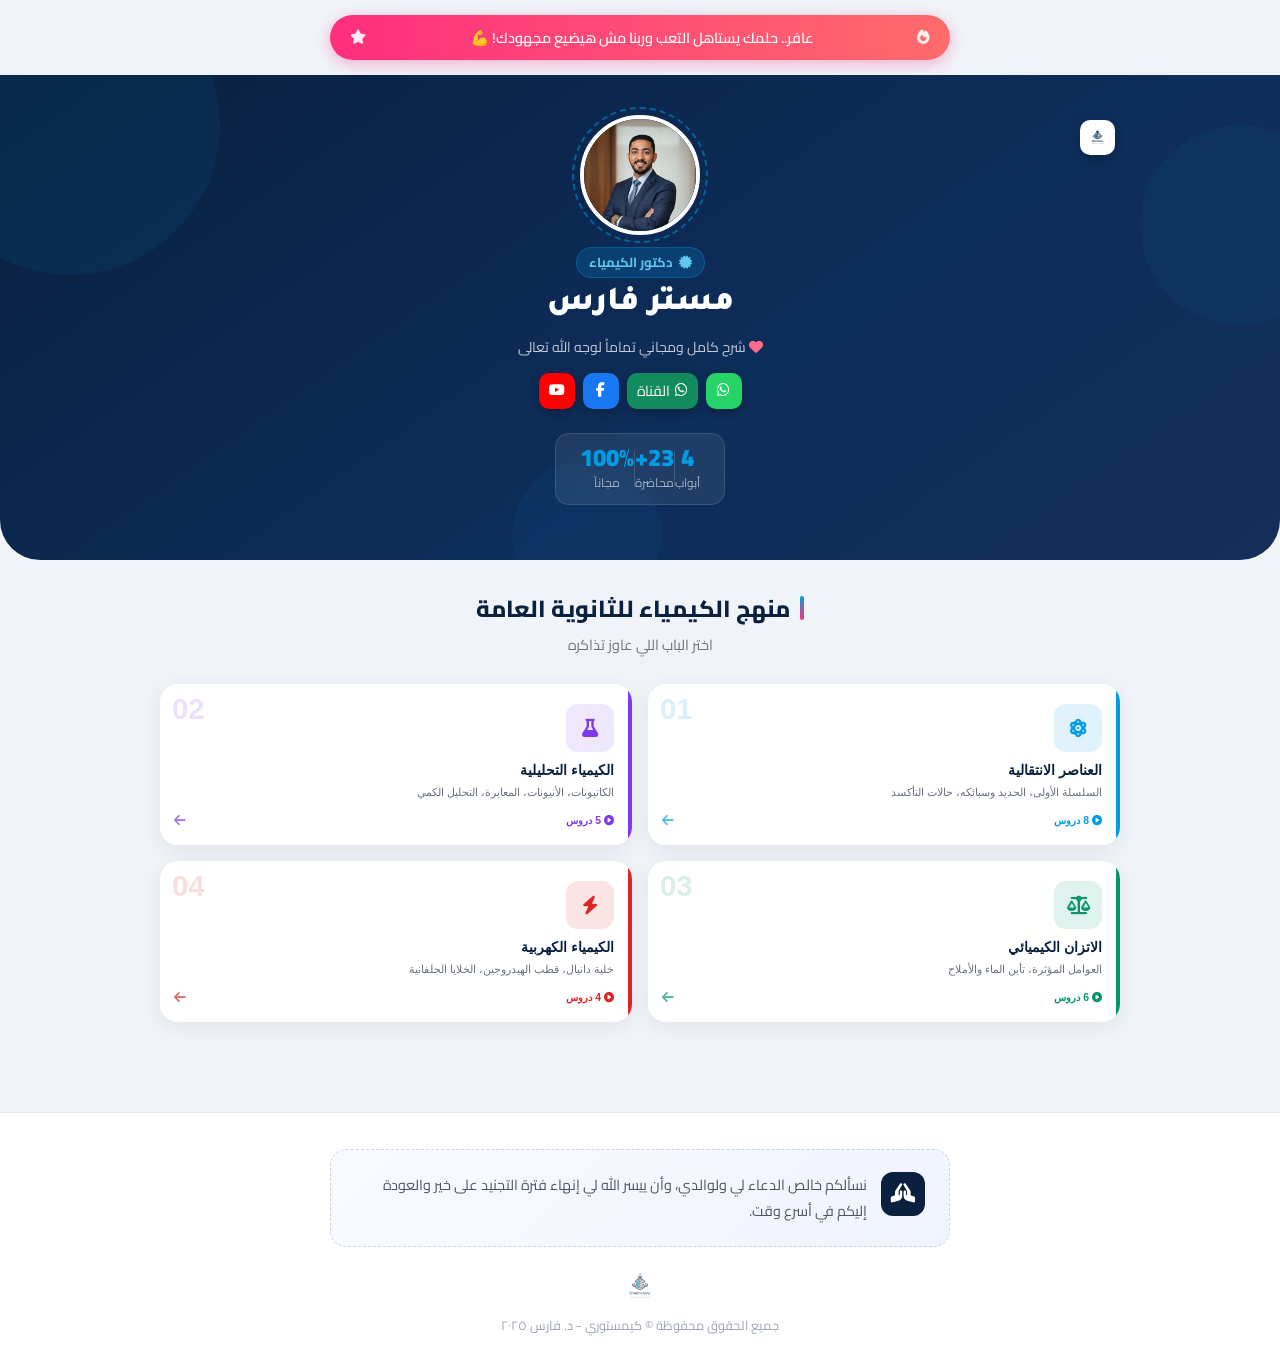
==== index.html @ 75b5c5ff "Clean up index.html by removing comments Removed commented sections for cleaner HTML." ====
<!DOCTYPE html>
<html lang="ar" dir="rtl">
<head>
    <meta charset="UTF-8">
    <meta name="viewport" content="width=device-width, initial-scale=1.0, viewport-fit=cover">
    <title>كيمستوري | دكتور الكيمياء مستر فارس</title>
    <link rel="stylesheet" href="style.css">
    <link rel="manifest" href="manifest.json">
    <meta name="theme-color" content="#09203f">
    <meta name="apple-mobile-web-app-capable" content="yes">
    <meta name="apple-mobile-web-app-status-bar-style" content="black-translucent">
    <meta name="apple-mobile-web-app-title" content="كيمستوري">
    <meta name="description" content="منصة كيمستوري - شرح مادة الكيمياء للثانوية العامة مع مستر فارس">
    <link rel="apple-touch-icon" href="icon-192.png">
    <link rel="icon" type="image/png" sizes="192x192" href="icon-192.png">
    <link rel="stylesheet" href="https://cdnjs.cloudflare.com/ajax/libs/font-awesome/6.4.0/css/all.min.css">
    <link rel="preconnect" href="https://fonts.googleapis.com">
    <link href="https://fonts.googleapis.com/css2?family=Cairo:wght@400;600;700;900&family=Tajawal:wght@400;500;700;800&display=swap" rel="stylesheet">
</head>
<body>

    <div id="page-loader" class="page-loader">
        <div class="loader-atom">
            <div class="nucleus"></div>
            <div class="orbit orbit-1"><div class="electron"></div></div>
            <div class="orbit orbit-2"><div class="electron"></div></div>
            <div class="orbit orbit-3"><div class="electron"></div></div>
        </div>
        <p class="loader-text">كيمستوري</p>
    </div>

    <div id="install-banner" class="install-banner hidden">
        <div class="install-banner-content">
            <div class="install-icon-wrap">
                <i class="fas fa-mobile-alt"></i>
            </div>
            <div class="install-text">
                <strong>حمّل التطبيق!</strong>
                <span>استخدم المنصة بدون إنترنت</span>
            </div>
        </div>
        <div class="install-actions">
            <button id="install-btn" class="install-accept-btn">تثبيت</button>
            <button id="install-dismiss" class="install-dismiss-btn"><i class="fas fa-times"></i></button>
        </div>
    </div>

    <div class="notification-bar">
        <i class="fas fa-fire quote-icon"></i>
        <span id="daily-quote" class="daily-quote-text">يتم تحميل حلمك..</span>
        <i class="fas fa-star quote-icon"></i>
    </div>

    <header>
        <div class="header-bg-shapes">
            <div class="shape shape-1"></div>
            <div class="shape shape-2"></div>
            <div class="shape shape-3"></div>
        </div>
        <div class="container hero-content">
            <img src="logo.png" alt="كيمستوري لوجو" class="main-logo-small" onerror="this.style.display='none'">

            <div class="teacher-profile-card">
                <div class="profile-img-wrapper">
                    <img src="profile.jpg" alt="مستر فارس" class="profile-img-show" onerror="this.src='https://ui-avatars.com/api/?name=Fares&background=009ce4&color=fff&size=150&bold=true'">
                    <div class="profile-ring"></div>
                </div>
                <div class="teacher-info-multi">
                    <span class="rank-badge">
                        <i class="fas fa-certificate"></i>
                        دكتور الكيمياء
                    </span>
                    <h1 class="teacher-name">مستر فارس</h1>
                    <span class="description-text">
                        <i class="fas fa-heart heart-icon"></i>
                        شرح كامل ومجاني تماماً لوجه الله تعالى
                    </span>
                    <div class="social-links-overlap">
                        <a href="https://wa.me/201001499397" target="_blank" class="social-btn whatsapp" title="واتساب">
                            <i class="fab fa-whatsapp"></i>
                        </a>
                        <a href="https://whatsapp.com/channel/0029VaygNoqLikg107YNdh0l" target="_blank" class="social-btn wa-channel" title="قناة الواتساب">
                            <i class="fab fa-whatsapp"></i>
                            <span class="social-label">القناة</span>
                        </a>
                        <a href="https://www.facebook.com/share/12FsQ25HUQN/" target="_blank" class="social-btn facebook" title="فيسبوك">
                            <i class="fab fa-facebook-f"></i>
                        </a>
                        <a href="https://youtube.com/@Chemist_ibrahem_Fares" target="_blank" class="social-btn youtube" title="يوتيوب">
                            <i class="fab fa-youtube"></i>
                        </a>
                    </div>
                </div>
            </div>

            <div class="stats-row">
                <div class="stat-item">
                    <span class="stat-number">4</span>
                    <span class="stat-label">أبواب</span>
                </div>
                <div class="stat-divider"></div>
                <div class="stat-item">
                    <span class="stat-number">23+</span>
                    <span class="stat-label">محاضرة</span>
                </div>
                <div class="stat-divider"></div>
                <div class="stat-item">
                    <span class="stat-number">100%</span>
                    <span class="stat-label">مجاناً</span>
                </div>
            </div>
        </div>
    </header>

    <main class="container content-wrapper">
        <section class="chapters-grid-container" id="chapters-section">
            <div class="section-header">
                <h3 class="section-title">
                    <span class="title-accent"></span>
                    منهج الكيمياء للثانوية العامة
                </h3>
                <p class="section-subtitle">اختر الباب اللي عاوز تذاكره</p>
            </div>

            <div class="chapters-grid" id="main-chapter-grid">
                <button class="chapter-card" data-chapter="ch1" style="--card-color: #009ce4; --delay: 0.1s">
                    <div class="chapter-card-inner">
                        <div class="chapter-number">01</div>
                        <div class="chapter-icon-wrap">
                            <i class="fas fa-atom chapter-icon"></i>
                        </div>
                        <div class="chapter-info">
                            <h4 class="chapter-card-title">العناصر الانتقالية</h4>
                            <p class="chapter-card-desc">السلسلة الأولى، الحديد وسبائكه، حالات التأكسد</p>
                        </div>
                        <div class="chapter-meta">
                            <span class="lesson-count"><i class="fas fa-play-circle"></i> 8 دروس</span>
                            <i class="fas fa-arrow-left chapter-arrow"></i>
                        </div>
                    </div>
                </button>

                <button class="chapter-card" data-chapter="ch2" style="--card-color: #7c3aed; --delay: 0.2s">
                    <div class="chapter-card-inner">
                        <div class="chapter-number">02</div>
                        <div class="chapter-icon-wrap">
                            <i class="fas fa-flask chapter-icon"></i>
                        </div>
                        <div class="chapter-info">
                            <h4 class="chapter-card-title">الكيمياء التحليلية</h4>
                            <p class="chapter-card-desc">الكاتيونات، الأنيونات، المعايرة، التحليل الكمي</p>
                        </div>
                        <div class="chapter-meta">
                            <span class="lesson-count"><i class="fas fa-play-circle"></i> 5 دروس</span>
                            <i class="fas fa-arrow-left chapter-arrow"></i>
                        </div>
                    </div>
                </button>

                <button class="chapter-card" data-chapter="ch3" style="--card-color: #059669; --delay: 0.3s">
                    <div class="chapter-card-inner">
                        <div class="chapter-number">03</div>
                        <div class="chapter-icon-wrap">
                            <i class="fas fa-balance-scale chapter-icon"></i>
                        </div>
                        <div class="chapter-info">
                            <h4 class="chapter-card-title">الاتزان الكيميائي</h4>
                            <p class="chapter-card-desc">العوامل المؤثرة، تأين الماء والأملاح</p>
                        </div>
                        <div class="chapter-meta">
                            <span class="lesson-count"><i class="fas fa-play-circle"></i> 6 دروس</span>
                            <i class="fas fa-arrow-left chapter-arrow"></i>
                        </div>
                    </div>
                </button>

                <button class="chapter-card" data-chapter="ch4" style="--card-color: #dc2626; --delay: 0.4s">
                    <div class="chapter-card-inner">
                        <div class="chapter-number">04</div>
                        <div class="chapter-icon-wrap">
                            <i class="fas fa-bolt chapter-icon"></i>
                        </div>
                        <div class="chapter-info">
                            <h4 class="chapter-card-title">الكيمياء الكهربية</h4>
                            <p class="chapter-card-desc">خلية دانيال، قطب الهيدروجين، الخلايا الجلفانية</p>
                        </div>
                        <div class="chapter-meta">
                            <span class="lesson-count"><i class="fas fa-play-circle"></i> 4 دروس</span>
                            <i class="fas fa-arrow-left chapter-arrow"></i>
                        </div>
                    </div>
                </button>
            </div>

            <div class="lessons-panel" id="lessons-panel">
                <div class="lessons-header">
                    <button id="back-to-chapters" class="back-btn">
                        <i class="fas fa-arrow-right"></i>
                        <span>الأبواب</span>
                    </button>
                    <h4 id="current-chapter-title" class="lesson-chapter-title"></h4>
                </div>
                <div class="lessons-grid" id="lesson-item-grid"></div>
            </div>
        </section>
    </main>

    <footer>
        <div class="container footer-inner">
            <div class="dua-section-card">
                <div class="dua-icon-wrap">
                    <i class="fas fa-hands-praying"></i>
                </div>
                <p>نسألكم خالص الدعاء لي ولوالدي، وأن ييسر الله لي إنهاء فترة التجنيد على خير والعودة إليكم في أسرع وقت.</p>
            </div>
            <div class="footer-bottom">
                <img src="logo.png" alt="كيمستوري" class="footer-logo" onerror="this.style.display='none'">
                <p class="copyright">جميع الحقوق محفوظة © كيمستوري - د. فارس ٢٠٢٥</p>
            </div>
        </div>
    </footer>

    <script src="app.js"></script>
    <script>
        // ===== بيانات الأبواب والمحاضرات =====
        const chapterData = {
            ch1: {
                title: "الباب الأول: العناصر الانتقالية",
                color: "#009ce4",
                lessons: [
                    { title: "المحاضرة الأولى | العناصر الانتقالية واستخداماتها", link: "https://youtu.be/hmhxP0MX2ww", type: "video" },
                    { title: "المحاضرة الثانية | التوزيع الإلكتروني وحالات التأكسد", link: "https://youtu.be/OQShraGjnds", type: "video" },
                    { title: "المحاضرة الثالثة | الخواص العامة لعناصر السلسلة الانتقالية الأولى", link: "https://youtu.be/pkvvUuGPhao", type: "video" },
                    { title: "ورشة حل على أول 3 دروس", link: "https://youtu.be/AMapAcB8bpc", type: "workshop" },
                    { title: "المحاضرة الرابعة | الحديد", link: "https://youtu.be/IESH5EzYfwE", type: "video" },
                    { title: "المحاضرة الخامسة | السبائك وجهد التأين والنشاط الحفزي", link: "https://youtu.be/4uvWidz1F-Q", type: "video" },
                    { title: "المحاضرة السادسة | خواص الحديد وأكاسيد الحديد", link: "https://youtu.be/w4sWzYNAzTY", type: "video" },
                    { title: "ورشة حل على الحديد وأكاسيده", link: "https://youtu.be/qStTS5SMXT8", type: "workshop" }
                ]
            },
            ch2: {
                title: "الباب الثاني: الكيمياء التحليلية",
                color: "#7c3aed",
                lessons: [
                    { title: "المحاضرة الأولى | مقدمة التحليل الكيميائي ومجموعة HCl", link: "https://youtu.be/gItri-ydEUc", type: "video" },
                    { title: "المحاضرة الثانية | مجموعة حمض الكبريتيك والكاتيونات", link: "https://youtu.be/kXqJ3FHoyAE", type: "video" },
                    { title: "المحاضرة الثالثة | المعايرة وأسس الكيمياء الكمية", link: "https://youtu.be/kVJPCCSnNWI", type: "video" },
                    { title: "المحاضرة الرابعة | التحليل الكمي الكتلي بطريقة التطاير", link: "https://youtu.be/M8-ChLDpG-Q", type: "video" },
                    { title: "المحاضرة الخامسة | التحليل الكمي الكتلي بطريقة الترسيب", link: "https://youtu.be/VYa6dmKNOok", type: "video" }
                ]
            },
            ch3: {
                title: "الباب الثالث: الاتزان الكيميائي",
                color: "#059669",
                lessons: [
                    { title: "المحاضرة الأولى | مقدمة الاتزان الكيميائي", link: "https://youtu.be/28Yh6r8upLM", type: "video" },
                    { title: "المحاضرة الثانية | العوامل المؤثرة على سرعة التفاعل وأثر التركيز", link: "https://youtu.be/7GigQ8sxA90", type: "video" },
                    { title: "المحاضرة الثالثة | أثر الضغط والحرارة على الاتزان", link: "https://youtu.be/bLBJpvy_k2s", type: "video" },
                    { title: "المحاضرة الرابعة | المحاليل الإلكتروليتية وثابت اتزان الأحماض", link: "https://youtu.be/CcrBdlnfBjA", type: "video" },
                    { title: "المحاضرة الخامسة | تأين الماء", link: "https://youtu.be/QjJxp86Wq4Y", type: "video" },
                    { title: "المحاضرة السادسة | تأين الأملاح", link: "https://youtu.be/Q17EqyT8Mj4", type: "video" }
                ]
            },
            ch4: {
                title: "الباب الرابع: الكيمياء الكهربية",
                color: "#dc2626",
                lessons: [
                    { title: "المحاضرة الأولى | الكيمياء الكهربية وخلية دانيال", link: "https://youtu.be/yiPd0yA6wfo", type: "video" },
                    { title: "المحاضرة الثانية | قطب الهيدروجين القياسي ومتسلسلة الجهود", link: "https://youtu.be/2K3R4C77LGo", type: "video" },
                    { title: "المحاضرة الثالثة | الخلايا الجلفانية", link: "https://youtu.be/KyBwpP9Yxhw", type: "video" },
                    { title: "الفصل الثاني | الخلايا التحليلية (PDF)", link: "https://drive.google.com/file/d/1yCWfEOIdkVVxJkezZunVScAb-yKajNHT/view?usp=drivesdk", type: "pdf" }
                ]
            }
        };

        // ===== الجمل التحفيزية =====
        const quotes = [
            "عافر.. حلمك يستاهل التعب وربنا مش هيضيع مجهودك! 💪",
            "وما توفيقي إلا بالله.. استمر في السعي ولا تيأس 🤲",
            "الكيمياء ممتعة، محتاجة بس تركيز وفهم وهتقفلها إن شاء الله ⚗️",
            "كل مجهود بتبذله النهاردة، هتحصد نتيجته نجاح بكرة 🌟",
            "لا تتوقف حتى تفخر بنفسك، أنت بطل حكايتك 🏆",
            "النجاح هو مجموع مجهودات صغيرة تتكرر يومياً 🔥",
            "أنت أقوى مما تتخيل، هانت يا بطل! 💎"
        ];
        const day = new Date().getDay();
        document.getElementById('daily-quote').innerText = quotes[day];

        // ===== منطق التنقل =====
        const mainChapterGrid = document.getElementById('main-chapter-grid');
        const lessonsPanel = document.getElementById('lessons-panel');
        const lessonItemGrid = document.getElementById('lesson-item-grid');
        const currentChapterTitle = document.getElementById('current-chapter-title');
        const backBtn = document.getElementById('back-to-chapters');
        const sectionEl = document.getElementById('chapters-section');

        function showLessons(chapterKey) {
            const data = chapterData[chapterKey];
            currentChapterTitle.innerText = data.title;
            currentChapterTitle.style.setProperty('--chapter-color', data.color);
            lessonItemGrid.innerHTML = '';

            data.lessons.forEach((lesson, index) => {
                let iconClass, typeClass, typeLabel;
                if (lesson.type === "workshop") {
                    iconClass = "fas fa-tasks"; typeClass = "workshop"; typeLabel = "ورشة";
                } else if (lesson.type === "pdf") {
                    iconClass = "fas fa-file-pdf"; typeClass = "pdf"; typeLabel = "PDF";
                } else {
                    iconClass = "fas fa-play-circle"; typeClass = "video"; typeLabel = "فيديو";
                }

                const card = document.createElement('a');
                card.href = lesson.link;
                card.target = "_blank";
                card.rel = "noopener noreferrer";
                card.className = `lesson-card lesson-card--${typeClass}`;
                card.style.animationDelay = `${index * 0.07}s`;
                card.innerHTML = `
                    <div class="lesson-icon-wrap">
                        <i class="${iconClass}"></i>
                    </div>
                    <div class="lesson-content">
                        <p class="lesson-card-title">${lesson.title}</p>
                        <span class="lesson-type-badge lesson-type-badge--${typeClass}">${typeLabel}</span>
                    </div>
                `;
                lessonItemGrid.appendChild(card);
            });

            mainChapterGrid.classList.add('hidden-grid');
            lessonsPanel.classList.add('visible');
            sectionEl.scrollIntoView({ behavior: 'smooth', block: 'start' });
        }

        function hideLessons() {
            lessonsPanel.classList.remove('visible');
            mainChapterGrid.classList.remove('hidden-grid');
            sectionEl.scrollIntoView({ behavior: 'smooth', block: 'start' });
        }

        mainChapterGrid.addEventListener('click', (e) => {
            const card = e.target.closest('.chapter-card');
            if (card) showLessons(card.dataset.chapter);
        });

        backBtn.addEventListener('click', hideLessons);

        // ===== إخفاء اللودر =====
        window.addEventListener('load', () => {
            setTimeout(() => {
                const loader = document.getElementById('page-loader');
                loader.classList.add('fade-out');
                setTimeout(() => loader.remove(), 600);
            }, 800);
        });
    </script>
</body>
</html>
---- style.css ----
/* ============================================
   كيمستوري - ستايل شيت احترافي
   Cairo + Tajawal fonts | RTL Layout
   ============================================ */

@import url('https://fonts.googleapis.com/css2?family=Cairo:wght@400;600;700;900&family=Tajawal:wght@400;500;700;800&display=swap');

:root {
    --navy: #09203f;
    --navy-mid: #143b6e;
    --sky: #009ce4;
    --sky-light: #e8f6fd;
    --pink: #ff2e7e;
    --bg: #f0f4f8;
    --white: #ffffff;
    --card-shadow: 0 4px 20px rgba(0,0,0,0.07);
    --text: #1a2332;
    --muted: #6b7280;
    --radius: 18px;
    --wa: #25D366;
    --fb: #1877F2;
    --yt: #FF0000;
}

*, *::before, *::after {
    box-sizing: border-box;
    margin: 0;
    padding: 0;
}

html { scroll-behavior: smooth; }

body {
    background: var(--bg);
    color: var(--text);
    font-family: 'Cairo', 'Tajawal', sans-serif;
    line-height: 1.6;
    overflow-x: hidden;
}

.container {
    width: 92%;
    max-width: 980px;
    margin: 0 auto;
    padding: 0 10px;
}

/* ============ PAGE LOADER ============ */
.page-loader {
    position: fixed;
    inset: 0;
    background: var(--navy);
    display: flex;
    flex-direction: column;
    align-items: center;
    justify-content: center;
    z-index: 9999;
    transition: opacity 0.6s, visibility 0.6s;
}
.page-loader.fade-out {
    opacity: 0;
    visibility: hidden;
}

.loader-atom {
    position: relative;
    width: 80px;
    height: 80px;
    margin-bottom: 16px;
}
.nucleus {
    position: absolute;
    top: 50%; left: 50%;
    transform: translate(-50%, -50%);
    width: 16px; height: 16px;
    background: var(--sky);
    border-radius: 50%;
    box-shadow: 0 0 20px var(--sky);
}
.orbit {
    position: absolute;
    top: 50%; left: 50%;
    border: 1.5px solid rgba(0,156,228,0.4);
    border-radius: 50%;
    transform: translate(-50%, -50%);
}
.orbit-1 { width: 40px; height: 40px; animation: spin 1.2s linear infinite; }
.orbit-2 { width: 60px; height: 60px; animation: spin 1.8s linear infinite reverse; }
.orbit-3 { width: 80px; height: 80px; animation: spin 2.4s linear infinite; }

.electron {
    position: absolute;
    top: -4px; left: 50%;
    transform: translateX(-50%);
    width: 7px; height: 7px;
    background: var(--sky);
    border-radius: 50%;
    box-shadow: 0 0 8px var(--sky);
}

@keyframes spin {
    from { transform: translate(-50%, -50%) rotate(0deg); }
    to   { transform: translate(-50%, -50%) rotate(360deg); }
}

.loader-text {
    color: white;
    font-size: 1.4em;
    font-weight: 700;
    letter-spacing: 2px;
}

/* ============ INSTALL BANNER ============ */
.install-banner {
    position: fixed;
    bottom: 16px;
    left: 50%;
    transform: translateX(-50%);
    background: var(--navy);
    color: white;
    border-radius: 16px;
    padding: 14px 18px;
    display: flex;
    align-items: center;
    justify-content: space-between;
    gap: 12px;
    width: calc(100% - 32px);
    max-width: 420px;
    z-index: 1000;
    box-shadow: 0 8px 30px rgba(9,32,63,0.4);
    border: 1px solid rgba(0,156,228,0.3);
    animation: slideUp 0.4s ease;
}
.install-banner.hidden { display: none; }

@keyframes slideUp {
    from { transform: translateX(-50%) translateY(100%); opacity: 0; }
    to   { transform: translateX(-50%) translateY(0); opacity: 1; }
}

.install-banner-content { display: flex; align-items: center; gap: 12px; flex: 1; }
.install-icon-wrap {
    width: 42px; height: 42px;
    background: rgba(0,156,228,0.2);
    border-radius: 10px;
    display: flex;
    align-items: center;
    justify-content: center;
    font-size: 1.2em;
    color: var(--sky);
}
.install-text { display: flex; flex-direction: column; }
.install-text strong { font-size: 0.95em; }
.install-text span { font-size: 0.78em; opacity: 0.7; }

.install-actions { display: flex; align-items: center; gap: 8px; }
.install-accept-btn {
    background: var(--sky);
    color: white;
    border: none;
    border-radius: 8px;
    padding: 8px 16px;
    font-family: 'Cairo', sans-serif;
    font-weight: 700;
    font-size: 0.88em;
    cursor: pointer;
}
.install-dismiss-btn {
    background: transparent;
    border: none;
    color: rgba(255,255,255,0.5);
    cursor: pointer;
    font-size: 1em;
    padding: 4px;
}

/* ============ NOTIFICATION BAR ============ */
.notification-bar {
    display: flex;
    justify-content: center;
    align-items: center;
    gap: 10px;
    background: linear-gradient(90deg, #ff2e7e, #ff6b6b);
    color: white;
    padding: 11px 20px;
    border-radius: 50px;
    margin: 15px auto;
    width: 95%;
    max-width: 620px;
    box-shadow: 0 4px 15px rgba(255,46,126,0.35);
    font-size: 0.9em;
    font-weight: 600;
    text-align: center;
}
.quote-icon { font-size: 1em; opacity: 0.9; }
.daily-quote-text { flex: 1; }

/* ============ HEADER ============ */
header {
    background: linear-gradient(145deg, var(--navy) 0%, #0d2d5a 60%, #152e5a 100%);
    color: white;
    padding: 30px 0 55px;
    border-radius: 0 0 40px 40px;
    position: relative;
    overflow: hidden;
    margin-bottom: 30px;
}

.header-bg-shapes {
    position: absolute;
    inset: 0;
    pointer-events: none;
    overflow: hidden;
}
.shape { position: absolute; border-radius: 50%; background: var(--sky); }
.shape-1 { width: 300px; height: 300px; top: -100px; left: -80px; opacity: 0.07; }
.shape-2 { width: 200px; height: 200px; top: 50px; right: -60px; opacity: 0.05; }
.shape-3 { width: 150px; height: 150px; bottom: -50px; left: 40%; opacity: 0.06; }

.hero-content {
    display: flex;
    flex-direction: column;
    align-items: center;
    position: relative;
    z-index: 1;
}

.main-logo-small {
    width: 35px;
    position: absolute;
    top: 15px;
    right: 15px;
    background: white;
    padding: 6px;
    border-radius: 10px;
    box-shadow: 0 4px 12px rgba(0,0,0,0.2);
}

.teacher-profile-card {
    display: flex;
    flex-direction: column;
    align-items: center;
    text-align: center;
    gap: 12px;
    margin-top: 10px;
}

.profile-img-wrapper { position: relative; }
.profile-img-show {
    width: 120px;
    height: 120px;
    border-radius: 50%;
    border: 4px solid white;
    object-fit: cover;
    object-position: center top;
    display: block;
    position: relative;
    z-index: 1;
}
.profile-ring {
    position: absolute;
    inset: -8px;
    border-radius: 50%;
    border: 2px dashed rgba(0,156,228,0.5);
    animation: rotateDash 8s linear infinite;
}
@keyframes rotateDash {
    from { transform: rotate(0deg); }
    to   { transform: rotate(360deg); }
}

.teacher-info-multi {
    display: flex;
    flex-direction: column;
    align-items: center;
    gap: 8px;
}

.rank-badge {
    display: inline-flex;
    align-items: center;
    gap: 6px;
    background: rgba(0,156,228,0.2);
    color: #60c8f0;
    padding: 4px 12px;
    border-radius: 20px;
    font-size: 0.82em;
    font-weight: 700;
    border: 1px solid rgba(0,156,228,0.3);
}

.teacher-name {
    font-size: 2.1em;
    font-weight: 900;
    color: white;
    line-height: 1.1;
    font-family: 'Tajawal', sans-serif;
}

.description-text {
    font-size: 0.88em;
    color: rgba(255,255,255,0.75);
    display: block;
    margin-top: 5px;
}
.heart-icon { color: #ff6b8a; }

.social-links-overlap {
    display: flex;
    gap: 8px;
    margin-top: 6px;
    flex-wrap: wrap;
    justify-content: center;
}
.social-btn {
    display: inline-flex;
    align-items: center;
    justify-content: center;
    gap: 5px;
    color: white;
    text-decoration: none;
    height: 36px;
    min-width: 36px;
    padding: 0 10px;
    border-radius: 10px;
    font-size: 0.9em;
    box-shadow: 0 3px 8px rgba(0,0,0,0.25);
}
.whatsapp { background: var(--wa); }
.wa-channel { background: #128c5e; }
.facebook { background: var(--fb); }
.youtube { background: var(--yt); }

.stats-row {
    display: flex;
    align-items: center;
    gap: 0;
    background: rgba(255,255,255,0.08);
    border: 1px solid rgba(255,255,255,0.12);
    border-radius: 14px;
    padding: 12px 24px;
    margin-top: 24px;
    backdrop-filter: blur(10px);
}
.stat-item {
    display: flex;
    flex-direction: column;
    align-items: center;
    flex: 1;
}
.stat-number { font-size: 1.5em; font-weight: 900; color: var(--sky); line-height: 1; }
.stat-label { font-size: 0.75em; color: rgba(255,255,255,0.6); margin-top: 3px; }
.stat-divider { width: 1px; height: 35px; background: rgba(255,255,255,0.15); }

/* ============ MAIN CONTENT ============ */
.content-wrapper { padding-bottom: 50px; }
.chapters-grid-container { margin-top: 10px; }
.section-header { text-align: center; margin-bottom: 28px; }
.section-title {
    font-size: 1.45em;
    font-weight: 800;
    color: var(--navy);
    display: flex;
    align-items: center;
    justify-content: center;
    gap: 10px;
}
.title-accent {
    display: inline-block;
    width: 4px; height: 24px;
    background: linear-gradient(to bottom, var(--sky), var(--pink));
    border-radius: 2px;
}
.section-subtitle { color: var(--muted); font-size: 0.9em; margin-top: 6px; }

/* ============ CHAPTERS GRID ============ */
.chapters-grid {
    display: grid;
    grid-template-columns: 1fr 1fr;
    gap: 16px;
}

.chapters-grid.hidden-grid {
    display: none;
}

.chapter-card {
    background: var(--white);
    border: none;
    border-radius: var(--radius);
    box-shadow: var(--card-shadow);
    cursor: pointer;
    text-align: right;
    padding: 0;
    overflow: hidden;
    position: relative;
}
.chapter-card::before {
    content: '';
    position: absolute;
    top: 0; right: 0;
    width: 4px; height: 100%;
    background: var(--card-color, var(--sky));
    border-radius: 0 var(--radius) var(--radius) 0;
}
.chapter-card-inner { padding: 20px 18px 18px 14px; display: flex; flex-direction: column; gap: 10px; height: 100%; }
.chapter-number {
    font-size: 2.2em; font-weight: 900; color: var(--card-color, var(--sky));
    opacity: 0.15; line-height: 1; position: absolute; top: 10px; left: 12px;
}
.chapter-icon-wrap {
    width: 48px; height: 48px;
    background: color-mix(in srgb, var(--card-color, var(--sky)) 12%, transparent);
    border-radius: 12px;
    display: flex; align-items: center; justify-content: center;
}
.chapter-icon { font-size: 1.4em; color: var(--card-color, var(--sky)); }
.chapter-info { flex: 1; }
.chapter-card-title { font-size: 1.02em; font-weight: 800; color: var(--navy); line-height: 1.3; }
.chapter-card-desc { font-size: 0.8em; color: var(--muted); margin-top: 4px; line-height: 1.5; }
.chapter-meta { display: flex; align-items: center; justify-content: space-between; margin-top: 4px; }
.lesson-count { font-size: 0.78em; color: var(--card-color, var(--sky)); font-weight: 700; }
.chapter-arrow { color: var(--card-color, var(--sky)); opacity: 0.7; }

/* ============ LESSONS PANEL ============ */
.lessons-panel { display: none; }
.lessons-panel.visible { display: block; animation: panelIn 0.35s ease; }
@keyframes panelIn {
    from { opacity: 0; transform: translateY(16px); }
    to   { opacity: 1; transform: translateY(0); }
}

.lessons-header { display: flex; align-items: center; gap: 14px; margin-bottom: 20px; flex-wrap: wrap; }
.back-btn {
    background: var(--white);
    border: 1.5px solid #e5e7eb;
    color: var(--navy);
    cursor: pointer;
    font-weight: 700;
    display: flex;
    align-items: center;
    gap: 7px;
    border-radius: 10px;
    padding: 9px 16px;
    font-size: 0.88em;
}
.lesson-chapter-title { font-size: 1.2em; font-weight: 800; color: var(--chapter-color, var(--navy)); flex: 1; }

.lessons-grid {
    display: grid;
    grid-template-columns: 1fr 1fr;
    gap: 15px;
}

.lesson-card {
    display: flex;
    flex-direction: column;
    align-items: center;
    text-align: center;
    gap: 12px;
    background: var(--white);
    padding: 22px 10px;
    border-radius: 16px;
    text-decoration: none;
    color: var(--text);
    box-shadow: 0 4px 15px rgba(0,0,0,0.05);
    border: 2px solid transparent;
}
.lesson-card:hover { background: var(--sky-light); border-color: rgba(0,156,228,0.2); }

.lesson-icon-wrap {
    width: 65px; height: 65px;
    border-radius: 16px;
    display: flex;
    align-items: center;
    justify-content: center;
    font-size: 1.8em;
    flex-shrink: 0;
}
.lesson-card--video .lesson-icon-wrap { background: rgba(255,0,0,0.08); color: var(--yt); }
.lesson-card--workshop .lesson-icon-wrap { background: rgba(24,119,242,0.08); color: var(--fb); }
.lesson-card--pdf .lesson-icon-wrap { background: rgba(226,87,76,0.08); color: #e2574c; }

.lesson-content { display: flex; flex-direction: column; align-items: center; }
.lesson-card-title { font-size: 0.95em; font-weight: 800; line-height: 1.4; color: var(--text); }
.lesson-type-badge {
    display: inline-block;
    font-size: 0.72em;
    font-weight: 700;
    padding: 2px 8px;
    border-radius: 6px;
    margin-top: 6px;
}
.lesson-type-badge--video { background: rgba(255,0,0,0.08); color: #cc0000; }
.lesson-type-badge--workshop { background: rgba(24,119,242,0.08); color: #1559b8; }
.lesson-type-badge--pdf { background: rgba(226,87,76,0.08); color: #c04030; }

.lesson-link-icon { display: none; }

/* ============ FOOTER ============ */
footer { background: var(--white); padding: 36px 0 24px; margin-top: 40px; border-top: 1px solid #e5e7eb; }
.footer-inner { display: flex; flex-direction: column; align-items: center; gap: 20px; }
.dua-section-card {
    background: linear-gradient(135deg, #f8faff, #f0f4ff);
    padding: 22px 24px;
    border-radius: 16px;
    border: 1px dashed rgba(9,32,63,0.15);
    display: flex; align-items: flex-start; gap: 14px; width: 100%; max-width: 620px;
}
.dua-icon-wrap {
    width: 44px; height: 44px; background: var(--navy); border-radius: 12px;
    display: flex; align-items: center; justify-content: center; color: white; font-size: 1.2em; flex-shrink: 0;
}
.dua-section-card p { font-size: 0.9em; color: #4b5563; line-height: 1.8; }
.footer-bottom { display: flex; flex-direction: column; align-items: center; gap: 8px; }
.footer-logo { width: 40px; opacity: 0.6; }
.copyright { color: #9ca3af; font-size: 0.8em; }

/* ============ RESPONSIVE ============ */
@media (max-width: 600px) {
    .chapters-grid { grid-template-columns: 1fr; }
    .lessons-grid { grid-template-columns: 1fr 1fr; }
    .teacher-name { font-size: 1.75em; }
    .stats-row { padding: 10px 16px; gap: 0; }
    .stat-number { font-size: 1.25em; }
}

/* ============ SCROLLBAR & SELECTION ============ */
::-webkit-scrollbar { width: 5px; }
::-webkit-scrollbar-track { background: var(--bg); }
::-webkit-scrollbar-thumb { background: #c5d0de; border-radius: 4px; }
::selection { background: rgba(0,156,228,0.2); color: var(--navy); }
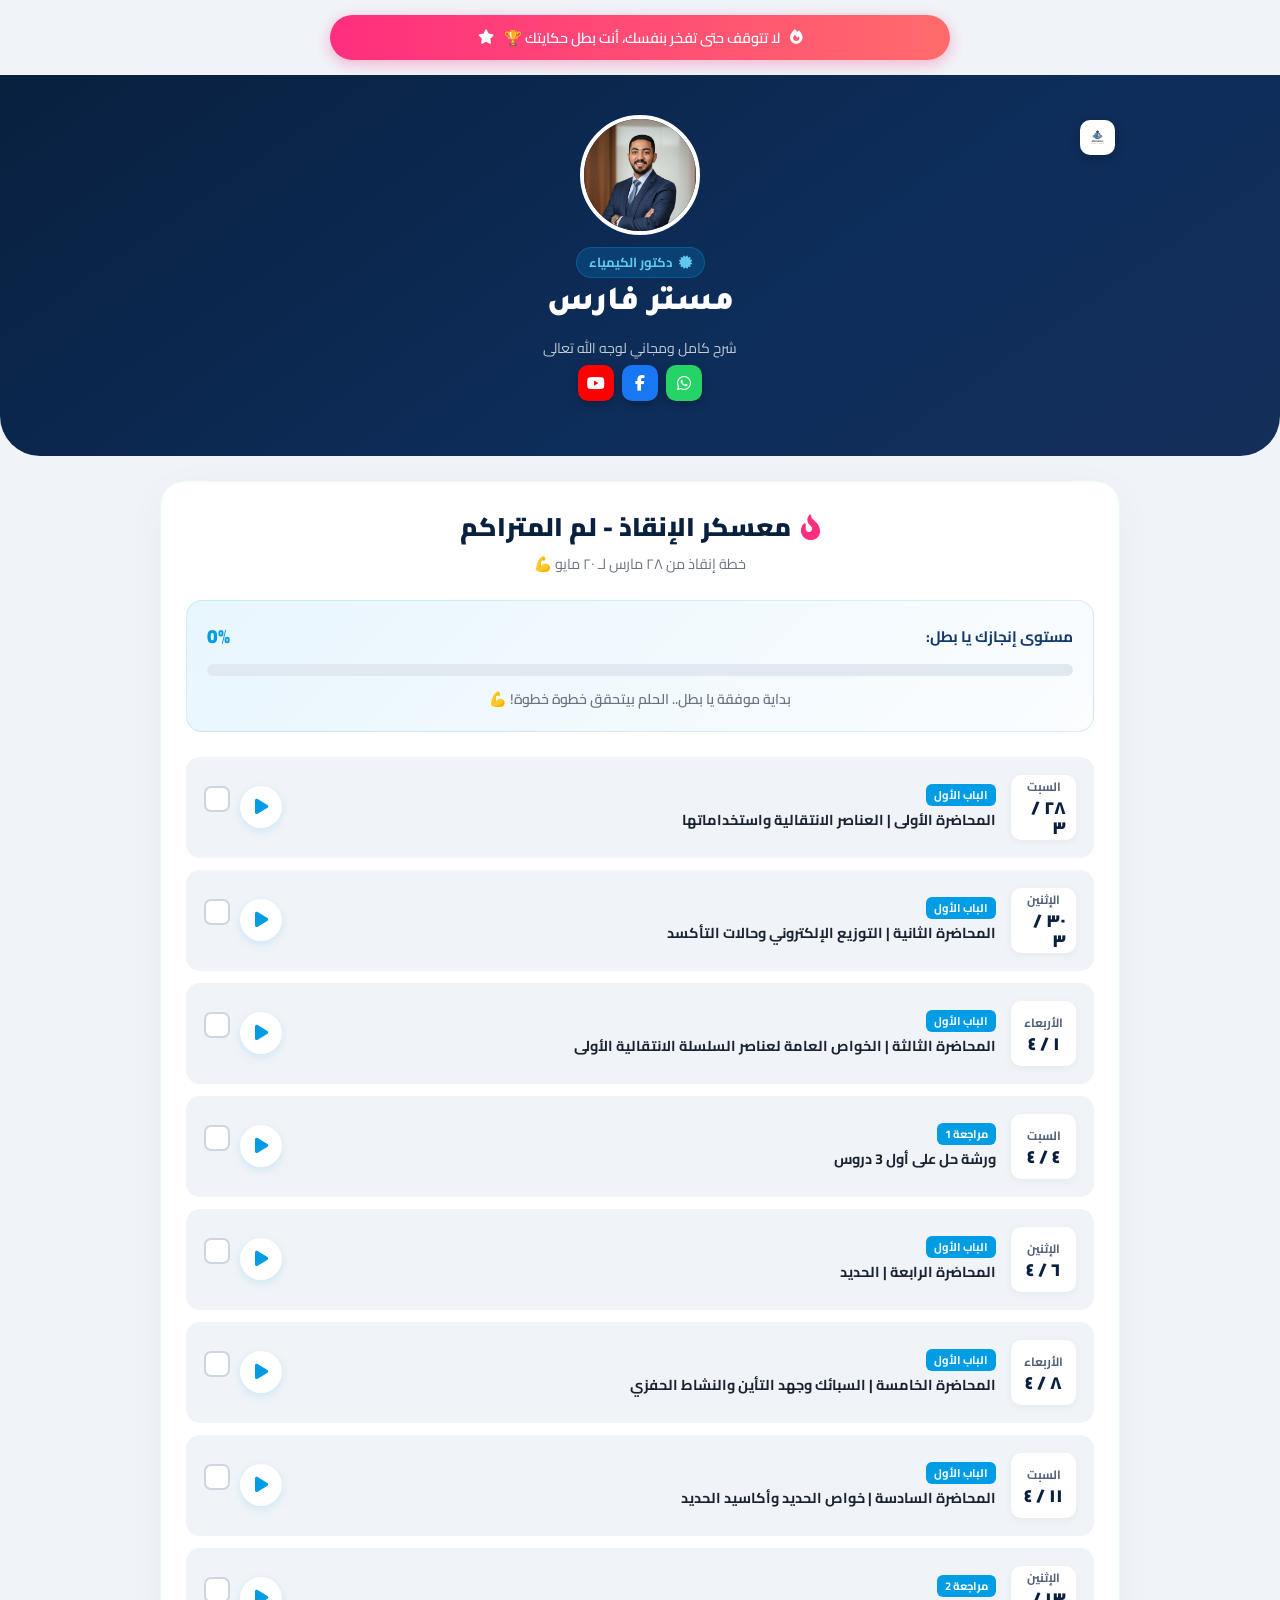
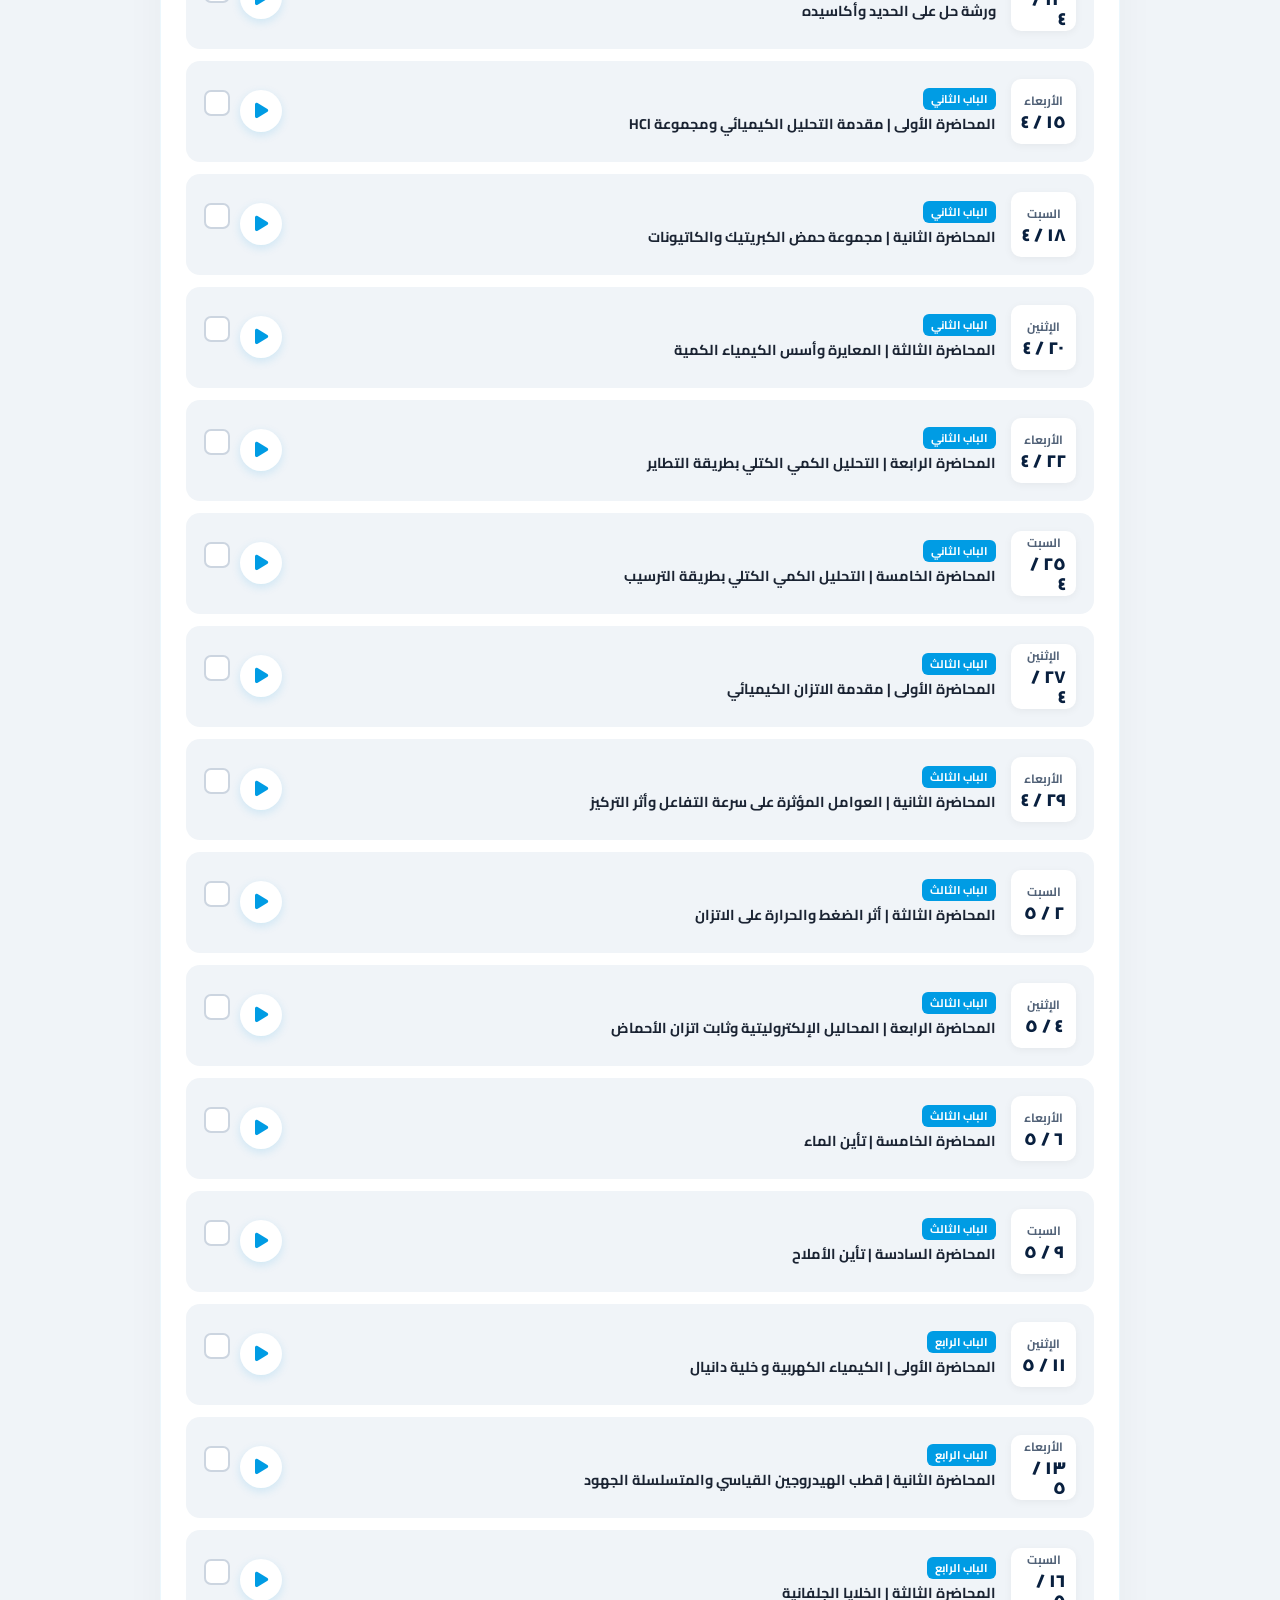
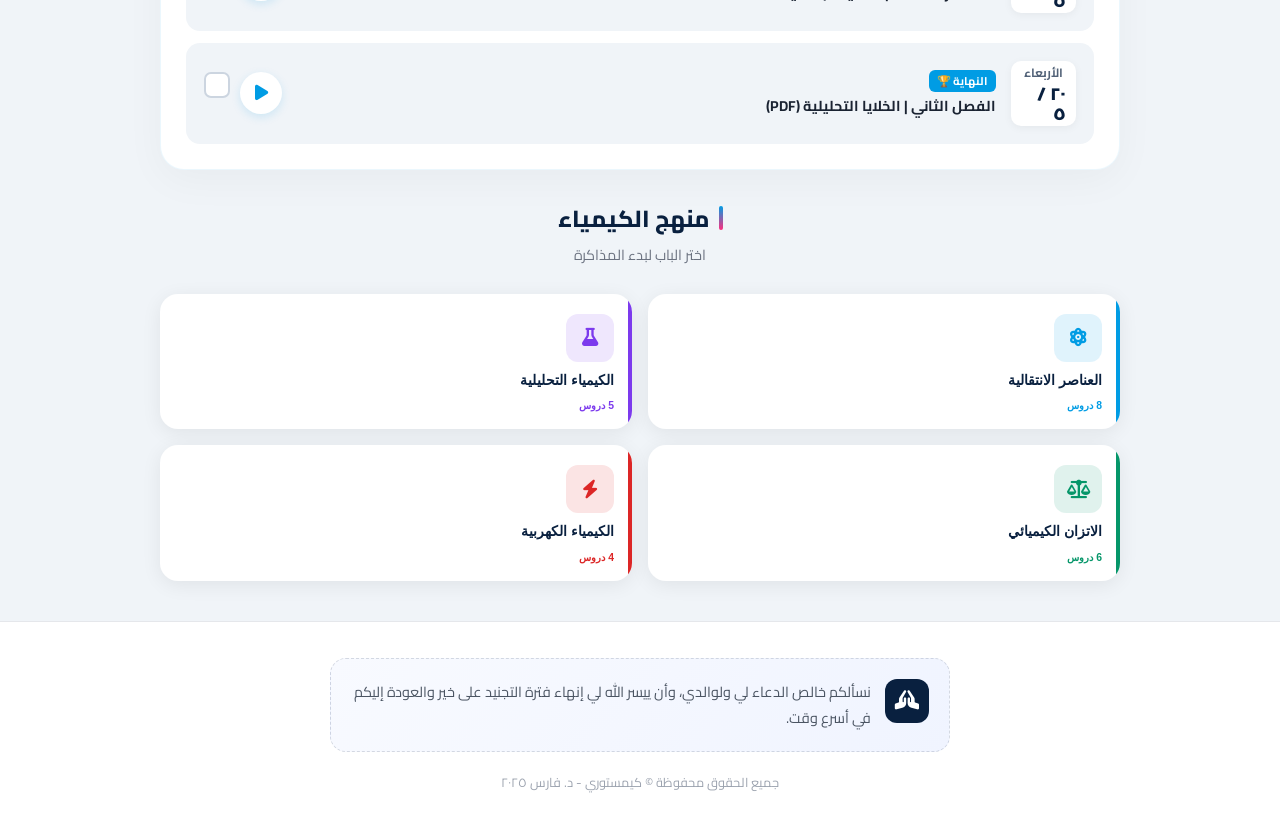
==== commit 53c8eef9: "Update index.html" ====
--- a/index.html
+++ b/index.html
@@ -3,16 +3,14 @@
 <head>
     <meta charset="UTF-8">
     <meta name="viewport" content="width=device-width, initial-scale=1.0, viewport-fit=cover">
-    <title>كيمستوري | دكتور الكيمياء مستر فارس</title>
+    <title>كيمستوري | معسكر الإنقاذ مع مستر فارس</title>
     <link rel="stylesheet" href="style.css">
     <link rel="manifest" href="manifest.json">
     <meta name="theme-color" content="#09203f">
     <meta name="apple-mobile-web-app-capable" content="yes">
     <meta name="apple-mobile-web-app-status-bar-style" content="black-translucent">
-    <meta name="apple-mobile-web-app-title" content="كيمستوري">
-    <meta name="description" content="منصة كيمستوري - شرح مادة الكيمياء للثانوية العامة مع مستر فارس">
-    <link rel="apple-touch-icon" href="icon-192.png">
-    <link rel="icon" type="image/png" sizes="192x192" href="icon-192.png">
+    <meta name="description" content="منصة كيمستوري - معسكر الإنقاذ لمادة الكيمياء مع مستر فارس">
+    <link rel="icon" type="image/png" href="icon-192.png">
     <link rel="stylesheet" href="https://cdnjs.cloudflare.com/ajax/libs/font-awesome/6.4.0/css/all.min.css">
     <link rel="preconnect" href="https://fonts.googleapis.com">
     <link href="https://fonts.googleapis.com/css2?family=Cairo:wght@400;600;700;900&family=Tajawal:wght@400;500;700;800&display=swap" rel="stylesheet">
@@ -29,22 +27,6 @@
         <p class="loader-text">كيمستوري</p>
     </div>
 
-    <div id="install-banner" class="install-banner hidden">
-        <div class="install-banner-content">
-            <div class="install-icon-wrap">
-                <i class="fas fa-mobile-alt"></i>
-            </div>
-            <div class="install-text">
-                <strong>حمّل التطبيق!</strong>
-                <span>استخدم المنصة بدون إنترنت</span>
-            </div>
-        </div>
-        <div class="install-actions">
-            <button id="install-btn" class="install-accept-btn">تثبيت</button>
-            <button id="install-dismiss" class="install-dismiss-btn"><i class="fas fa-times"></i></button>
-        </div>
-    </div>
-
     <div class="notification-bar">
         <i class="fas fa-fire quote-icon"></i>
         <span id="daily-quote" class="daily-quote-text">يتم تحميل حلمك..</span>
@@ -52,152 +34,92 @@
     </div>
 
     <header>
-        <div class="header-bg-shapes">
-            <div class="shape shape-1"></div>
-            <div class="shape shape-2"></div>
-            <div class="shape shape-3"></div>
-        </div>
         <div class="container hero-content">
-            <img src="logo.png" alt="كيمستوري لوجو" class="main-logo-small" onerror="this.style.display='none'">
-
+            <img src="logo.png" alt="لوجو" class="main-logo-small" onerror="this.style.display='none'">
             <div class="teacher-profile-card">
                 <div class="profile-img-wrapper">
                     <img src="profile.jpg" alt="مستر فارس" class="profile-img-show" onerror="this.src='https://ui-avatars.com/api/?name=Fares&background=009ce4&color=fff&size=150&bold=true'">
-                    <div class="profile-ring"></div>
                 </div>
                 <div class="teacher-info-multi">
-                    <span class="rank-badge">
-                        <i class="fas fa-certificate"></i>
-                        دكتور الكيمياء
-                    </span>
+                    <span class="rank-badge"><i class="fas fa-certificate"></i> دكتور الكيمياء</span>
                     <h1 class="teacher-name">مستر فارس</h1>
-                    <span class="description-text">
-                        <i class="fas fa-heart heart-icon"></i>
-                        شرح كامل ومجاني تماماً لوجه الله تعالى
-                    </span>
+                    <span class="description-text">شرح كامل ومجاني لوجه الله تعالى</span>
                     <div class="social-links-overlap">
-                        <a href="https://wa.me/201001499397" target="_blank" class="social-btn whatsapp" title="واتساب">
-                            <i class="fab fa-whatsapp"></i>
-                        </a>
-                        <a href="https://whatsapp.com/channel/0029VaygNoqLikg107YNdh0l" target="_blank" class="social-btn wa-channel" title="قناة الواتساب">
-                            <i class="fab fa-whatsapp"></i>
-                            <span class="social-label">القناة</span>
-                        </a>
-                        <a href="https://www.facebook.com/share/12FsQ25HUQN/" target="_blank" class="social-btn facebook" title="فيسبوك">
-                            <i class="fab fa-facebook-f"></i>
-                        </a>
-                        <a href="https://youtube.com/@Chemist_ibrahem_Fares" target="_blank" class="social-btn youtube" title="يوتيوب">
-                            <i class="fab fa-youtube"></i>
-                        </a>
+                        <a href="https://wa.me/201001499397" target="_blank" class="social-btn whatsapp"><i class="fab fa-whatsapp"></i></a>
+                        <a href="https://www.facebook.com/share/12FsQ25HUQN/" target="_blank" class="social-btn facebook"><i class="fab fa-facebook-f"></i></a>
+                        <a href="https://youtube.com/@Chemist_ibrahem_Fares" target="_blank" class="social-btn youtube"><i class="fab fa-youtube"></i></a>
                     </div>
-                </div>
-            </div>
-
-            <div class="stats-row">
-                <div class="stat-item">
-                    <span class="stat-number">4</span>
-                    <span class="stat-label">أبواب</span>
-                </div>
-                <div class="stat-divider"></div>
-                <div class="stat-item">
-                    <span class="stat-number">23+</span>
-                    <span class="stat-label">محاضرة</span>
-                </div>
-                <div class="stat-divider"></div>
-                <div class="stat-item">
-                    <span class="stat-number">100%</span>
-                    <span class="stat-label">مجاناً</span>
                 </div>
             </div>
         </div>
     </header>
 
     <main class="container content-wrapper">
+
+        <section class="backlog-container" id="backlog-section">
+            <div class="backlog-header">
+                <h2 class="backlog-title">
+                    <i class="fas fa-fire-alt fire-icon"></i>
+                    معسكر الإنقاذ - لم المتراكم
+                </h2>
+                <p class="backlog-subtitle">خطة إنقاذ من ٢٨ مارس لـ ٢٠ مايو 💪</p>
+            </div>
+
+            <div class="progress-dashboard">
+                <div class="progress-meta">
+                    <span class="progress-label">مستوى إنجازك يا بطل:</span>
+                    <span id="progress-percent" class="progress-percent">0%</span>
+                </div>
+                <div class="progress-bar-container">
+                    <div id="progress-bar-fill" class="progress-bar-fill"></div>
+                </div>
+                <p id="status-message" class="status-message">بداية موفقة يا بطل.. الحلم بيتحقق خطوة خطوة!</p>
+            </div>
+
+            <div class="backlog-table" id="backlog-table-body">
+                </div>
+        </section>
+
         <section class="chapters-grid-container" id="chapters-section">
             <div class="section-header">
-                <h3 class="section-title">
-                    <span class="title-accent"></span>
-                    منهج الكيمياء للثانوية العامة
-                </h3>
-                <p class="section-subtitle">اختر الباب اللي عاوز تذاكره</p>
+                <h3 class="section-title"><span class="title-accent"></span>منهج الكيمياء</h3>
+                <p class="section-subtitle">اختر الباب لبدء المذاكرة</p>
             </div>
 
             <div class="chapters-grid" id="main-chapter-grid">
-                <button class="chapter-card" data-chapter="ch1" style="--card-color: #009ce4; --delay: 0.1s">
+                <button class="chapter-card" data-chapter="ch1" style="--card-color: #009ce4;">
                     <div class="chapter-card-inner">
-                        <div class="chapter-number">01</div>
-                        <div class="chapter-icon-wrap">
-                            <i class="fas fa-atom chapter-icon"></i>
-                        </div>
-                        <div class="chapter-info">
-                            <h4 class="chapter-card-title">العناصر الانتقالية</h4>
-                            <p class="chapter-card-desc">السلسلة الأولى، الحديد وسبائكه، حالات التأكسد</p>
-                        </div>
-                        <div class="chapter-meta">
-                            <span class="lesson-count"><i class="fas fa-play-circle"></i> 8 دروس</span>
-                            <i class="fas fa-arrow-left chapter-arrow"></i>
-                        </div>
+                        <div class="chapter-icon-wrap"><i class="fas fa-atom chapter-icon"></i></div>
+                        <h4 class="chapter-card-title">العناصر الانتقالية</h4>
+                        <span class="lesson-count">8 دروس</span>
                     </div>
                 </button>
-
-                <button class="chapter-card" data-chapter="ch2" style="--card-color: #7c3aed; --delay: 0.2s">
+                <button class="chapter-card" data-chapter="ch2" style="--card-color: #7c3aed;">
                     <div class="chapter-card-inner">
-                        <div class="chapter-number">02</div>
-                        <div class="chapter-icon-wrap">
-                            <i class="fas fa-flask chapter-icon"></i>
-                        </div>
-                        <div class="chapter-info">
-                            <h4 class="chapter-card-title">الكيمياء التحليلية</h4>
-                            <p class="chapter-card-desc">الكاتيونات، الأنيونات، المعايرة، التحليل الكمي</p>
-                        </div>
-                        <div class="chapter-meta">
-                            <span class="lesson-count"><i class="fas fa-play-circle"></i> 5 دروس</span>
-                            <i class="fas fa-arrow-left chapter-arrow"></i>
-                        </div>
+                        <div class="chapter-icon-wrap"><i class="fas fa-flask chapter-icon"></i></div>
+                        <h4 class="chapter-card-title">الكيمياء التحليلية</h4>
+                        <span class="lesson-count">5 دروس</span>
                     </div>
                 </button>
-
-                <button class="chapter-card" data-chapter="ch3" style="--card-color: #059669; --delay: 0.3s">
+                <button class="chapter-card" data-chapter="ch3" style="--card-color: #059669;">
                     <div class="chapter-card-inner">
-                        <div class="chapter-number">03</div>
-                        <div class="chapter-icon-wrap">
-                            <i class="fas fa-balance-scale chapter-icon"></i>
-                        </div>
-                        <div class="chapter-info">
-                            <h4 class="chapter-card-title">الاتزان الكيميائي</h4>
-                            <p class="chapter-card-desc">العوامل المؤثرة، تأين الماء والأملاح</p>
-                        </div>
-                        <div class="chapter-meta">
-                            <span class="lesson-count"><i class="fas fa-play-circle"></i> 6 دروس</span>
-                            <i class="fas fa-arrow-left chapter-arrow"></i>
-                        </div>
+                        <div class="chapter-icon-wrap"><i class="fas fa-balance-scale chapter-icon"></i></div>
+                        <h4 class="chapter-card-title">الاتزان الكيميائي</h4>
+                        <span class="lesson-count">6 دروس</span>
                     </div>
                 </button>
-
-                <button class="chapter-card" data-chapter="ch4" style="--card-color: #dc2626; --delay: 0.4s">
+                <button class="chapter-card" data-chapter="ch4" style="--card-color: #dc2626;">
                     <div class="chapter-card-inner">
-                        <div class="chapter-number">04</div>
-                        <div class="chapter-icon-wrap">
-                            <i class="fas fa-bolt chapter-icon"></i>
-                        </div>
-                        <div class="chapter-info">
-                            <h4 class="chapter-card-title">الكيمياء الكهربية</h4>
-                            <p class="chapter-card-desc">خلية دانيال، قطب الهيدروجين، الخلايا الجلفانية</p>
-                        </div>
-                        <div class="chapter-meta">
-                            <span class="lesson-count"><i class="fas fa-play-circle"></i> 4 دروس</span>
-                            <i class="fas fa-arrow-left chapter-arrow"></i>
-                        </div>
+                        <div class="chapter-icon-wrap"><i class="fas fa-bolt chapter-icon"></i></div>
+                        <h4 class="chapter-card-title">الكيمياء الكهربية</h4>
+                        <span class="lesson-count">4 دروس</span>
                     </div>
                 </button>
             </div>
 
             <div class="lessons-panel" id="lessons-panel">
                 <div class="lessons-header">
-                    <button id="back-to-chapters" class="back-btn">
-                        <i class="fas fa-arrow-right"></i>
-                        <span>الأبواب</span>
-                    </button>
+                    <button id="back-to-chapters" class="back-btn"><i class="fas fa-arrow-right"></i><span>الأبواب</span></button>
                     <h4 id="current-chapter-title" class="lesson-chapter-title"></h4>
                 </div>
                 <div class="lessons-grid" id="lesson-item-grid"></div>
@@ -208,152 +130,16 @@
     <footer>
         <div class="container footer-inner">
             <div class="dua-section-card">
-                <div class="dua-icon-wrap">
-                    <i class="fas fa-hands-praying"></i>
-                </div>
+                <div class="dua-icon-wrap"><i class="fas fa-hands-praying"></i></div>
                 <p>نسألكم خالص الدعاء لي ولوالدي، وأن ييسر الله لي إنهاء فترة التجنيد على خير والعودة إليكم في أسرع وقت.</p>
             </div>
             <div class="footer-bottom">
-                <img src="logo.png" alt="كيمستوري" class="footer-logo" onerror="this.style.display='none'">
                 <p class="copyright">جميع الحقوق محفوظة © كيمستوري - د. فارس ٢٠٢٥</p>
             </div>
         </div>
     </footer>
 
     <script src="app.js"></script>
-    <script>
-        // ===== بيانات الأبواب والمحاضرات =====
-        const chapterData = {
-            ch1: {
-                title: "الباب الأول: العناصر الانتقالية",
-                color: "#009ce4",
-                lessons: [
-                    { title: "المحاضرة الأولى | العناصر الانتقالية واستخداماتها", link: "https://youtu.be/hmhxP0MX2ww", type: "video" },
-                    { title: "المحاضرة الثانية | التوزيع الإلكتروني وحالات التأكسد", link: "https://youtu.be/OQShraGjnds", type: "video" },
-                    { title: "المحاضرة الثالثة | الخواص العامة لعناصر السلسلة الانتقالية الأولى", link: "https://youtu.be/pkvvUuGPhao", type: "video" },
-                    { title: "ورشة حل على أول 3 دروس", link: "https://youtu.be/AMapAcB8bpc", type: "workshop" },
-                    { title: "المحاضرة الرابعة | الحديد", link: "https://youtu.be/IESH5EzYfwE", type: "video" },
-                    { title: "المحاضرة الخامسة | السبائك وجهد التأين والنشاط الحفزي", link: "https://youtu.be/4uvWidz1F-Q", type: "video" },
-                    { title: "المحاضرة السادسة | خواص الحديد وأكاسيد الحديد", link: "https://youtu.be/w4sWzYNAzTY", type: "video" },
-                    { title: "ورشة حل على الحديد وأكاسيده", link: "https://youtu.be/qStTS5SMXT8", type: "workshop" }
-                ]
-            },
-            ch2: {
-                title: "الباب الثاني: الكيمياء التحليلية",
-                color: "#7c3aed",
-                lessons: [
-                    { title: "المحاضرة الأولى | مقدمة التحليل الكيميائي ومجموعة HCl", link: "https://youtu.be/gItri-ydEUc", type: "video" },
-                    { title: "المحاضرة الثانية | مجموعة حمض الكبريتيك والكاتيونات", link: "https://youtu.be/kXqJ3FHoyAE", type: "video" },
-                    { title: "المحاضرة الثالثة | المعايرة وأسس الكيمياء الكمية", link: "https://youtu.be/kVJPCCSnNWI", type: "video" },
-                    { title: "المحاضرة الرابعة | التحليل الكمي الكتلي بطريقة التطاير", link: "https://youtu.be/M8-ChLDpG-Q", type: "video" },
-                    { title: "المحاضرة الخامسة | التحليل الكمي الكتلي بطريقة الترسيب", link: "https://youtu.be/VYa6dmKNOok", type: "video" }
-                ]
-            },
-            ch3: {
-                title: "الباب الثالث: الاتزان الكيميائي",
-                color: "#059669",
-                lessons: [
-                    { title: "المحاضرة الأولى | مقدمة الاتزان الكيميائي", link: "https://youtu.be/28Yh6r8upLM", type: "video" },
-                    { title: "المحاضرة الثانية | العوامل المؤثرة على سرعة التفاعل وأثر التركيز", link: "https://youtu.be/7GigQ8sxA90", type: "video" },
-                    { title: "المحاضرة الثالثة | أثر الضغط والحرارة على الاتزان", link: "https://youtu.be/bLBJpvy_k2s", type: "video" },
-                    { title: "المحاضرة الرابعة | المحاليل الإلكتروليتية وثابت اتزان الأحماض", link: "https://youtu.be/CcrBdlnfBjA", type: "video" },
-                    { title: "المحاضرة الخامسة | تأين الماء", link: "https://youtu.be/QjJxp86Wq4Y", type: "video" },
-                    { title: "المحاضرة السادسة | تأين الأملاح", link: "https://youtu.be/Q17EqyT8Mj4", type: "video" }
-                ]
-            },
-            ch4: {
-                title: "الباب الرابع: الكيمياء الكهربية",
-                color: "#dc2626",
-                lessons: [
-                    { title: "المحاضرة الأولى | الكيمياء الكهربية وخلية دانيال", link: "https://youtu.be/yiPd0yA6wfo", type: "video" },
-                    { title: "المحاضرة الثانية | قطب الهيدروجين القياسي ومتسلسلة الجهود", link: "https://youtu.be/2K3R4C77LGo", type: "video" },
-                    { title: "المحاضرة الثالثة | الخلايا الجلفانية", link: "https://youtu.be/KyBwpP9Yxhw", type: "video" },
-                    { title: "الفصل الثاني | الخلايا التحليلية (PDF)", link: "https://drive.google.com/file/d/1yCWfEOIdkVVxJkezZunVScAb-yKajNHT/view?usp=drivesdk", type: "pdf" }
-                ]
-            }
-        };
-
-        // ===== الجمل التحفيزية =====
-        const quotes = [
-            "عافر.. حلمك يستاهل التعب وربنا مش هيضيع مجهودك! 💪",
-            "وما توفيقي إلا بالله.. استمر في السعي ولا تيأس 🤲",
-            "الكيمياء ممتعة، محتاجة بس تركيز وفهم وهتقفلها إن شاء الله ⚗️",
-            "كل مجهود بتبذله النهاردة، هتحصد نتيجته نجاح بكرة 🌟",
-            "لا تتوقف حتى تفخر بنفسك، أنت بطل حكايتك 🏆",
-            "النجاح هو مجموع مجهودات صغيرة تتكرر يومياً 🔥",
-            "أنت أقوى مما تتخيل، هانت يا بطل! 💎"
-        ];
-        const day = new Date().getDay();
-        document.getElementById('daily-quote').innerText = quotes[day];
-
-        // ===== منطق التنقل =====
-        const mainChapterGrid = document.getElementById('main-chapter-grid');
-        const lessonsPanel = document.getElementById('lessons-panel');
-        const lessonItemGrid = document.getElementById('lesson-item-grid');
-        const currentChapterTitle = document.getElementById('current-chapter-title');
-        const backBtn = document.getElementById('back-to-chapters');
-        const sectionEl = document.getElementById('chapters-section');
-
-        function showLessons(chapterKey) {
-            const data = chapterData[chapterKey];
-            currentChapterTitle.innerText = data.title;
-            currentChapterTitle.style.setProperty('--chapter-color', data.color);
-            lessonItemGrid.innerHTML = '';
-
-            data.lessons.forEach((lesson, index) => {
-                let iconClass, typeClass, typeLabel;
-                if (lesson.type === "workshop") {
-                    iconClass = "fas fa-tasks"; typeClass = "workshop"; typeLabel = "ورشة";
-                } else if (lesson.type === "pdf") {
-                    iconClass = "fas fa-file-pdf"; typeClass = "pdf"; typeLabel = "PDF";
-                } else {
-                    iconClass = "fas fa-play-circle"; typeClass = "video"; typeLabel = "فيديو";
-                }
-
-                const card = document.createElement('a');
-                card.href = lesson.link;
-                card.target = "_blank";
-                card.rel = "noopener noreferrer";
-                card.className = `lesson-card lesson-card--${typeClass}`;
-                card.style.animationDelay = `${index * 0.07}s`;
-                card.innerHTML = `
-                    <div class="lesson-icon-wrap">
-                        <i class="${iconClass}"></i>
-                    </div>
-                    <div class="lesson-content">
-                        <p class="lesson-card-title">${lesson.title}</p>
-                        <span class="lesson-type-badge lesson-type-badge--${typeClass}">${typeLabel}</span>
-                    </div>
-                `;
-                lessonItemGrid.appendChild(card);
-            });
-
-            mainChapterGrid.classList.add('hidden-grid');
-            lessonsPanel.classList.add('visible');
-            sectionEl.scrollIntoView({ behavior: 'smooth', block: 'start' });
-        }
-
-        function hideLessons() {
-            lessonsPanel.classList.remove('visible');
-            mainChapterGrid.classList.remove('hidden-grid');
-            sectionEl.scrollIntoView({ behavior: 'smooth', block: 'start' });
-        }
-
-        mainChapterGrid.addEventListener('click', (e) => {
-            const card = e.target.closest('.chapter-card');
-            if (card) showLessons(card.dataset.chapter);
-        });
-
-        backBtn.addEventListener('click', hideLessons);
-
-        // ===== إخفاء اللودر =====
-        window.addEventListener('load', () => {
-            setTimeout(() => {
-                const loader = document.getElementById('page-loader');
-                loader.classList.add('fade-out');
-                setTimeout(() => loader.remove(), 600);
-            }, 800);
-        });
-    </script>
 </body>
 </html>
+
--- a/style.css
+++ b/style.css
@@ -1,5 +1,5 @@
 /* ============================================
-   كيمستوري - ستايل شيت احترافي
+   كيمستوري - ستايل شيت احترافي (نسخة المعسكر)
    Cairo + Tajawal fonts | RTL Layout
    ============================================ */
 
@@ -11,15 +11,15 @@
     --sky: #009ce4;
     --sky-light: #e8f6fd;
     --pink: #ff2e7e;
+    --success: #2ecc71; /* لون جديد للعلامة صح والتقدم */
+    --warning: #f1c40f; /* لون جديد للتنبيه */
     --bg: #f0f4f8;
     --white: #ffffff;
     --card-shadow: 0 4px 20px rgba(0,0,0,0.07);
+    --hero-shadow: 0 10px 30px rgba(0,156,228,0.2);
     --text: #1a2332;
     --muted: #6b7280;
     --radius: 18px;
-    --wa: #25D366;
-    --fb: #1877F2;
-    --yt: #FF0000;
 }
 
 *, *::before, *::after {
@@ -61,118 +61,14 @@
     opacity: 0;
     visibility: hidden;
 }
-
-.loader-atom {
-    position: relative;
-    width: 80px;
-    height: 80px;
-    margin-bottom: 16px;
-}
-.nucleus {
-    position: absolute;
-    top: 50%; left: 50%;
-    transform: translate(-50%, -50%);
-    width: 16px; height: 16px;
-    background: var(--sky);
-    border-radius: 50%;
-    box-shadow: 0 0 20px var(--sky);
-}
-.orbit {
-    position: absolute;
-    top: 50%; left: 50%;
-    border: 1.5px solid rgba(0,156,228,0.4);
-    border-radius: 50%;
-    transform: translate(-50%, -50%);
-}
+.loader-atom { position: relative; width: 80px; height: 80px; margin-bottom: 16px; }
+.nucleus { position: absolute; top: 50%; left: 50%; transform: translate(-50%, -50%); width: 16px; height: 16px; background: var(--sky); border-radius: 50%; box-shadow: 0 0 20px var(--sky); }
+.orbit { position: absolute; top: 50%; left: 50%; border: 1.5px solid rgba(0,156,228,0.4); border-radius: 50%; transform: translate(-50%, -50%); }
 .orbit-1 { width: 40px; height: 40px; animation: spin 1.2s linear infinite; }
 .orbit-2 { width: 60px; height: 60px; animation: spin 1.8s linear infinite reverse; }
 .orbit-3 { width: 80px; height: 80px; animation: spin 2.4s linear infinite; }
-
-.electron {
-    position: absolute;
-    top: -4px; left: 50%;
-    transform: translateX(-50%);
-    width: 7px; height: 7px;
-    background: var(--sky);
-    border-radius: 50%;
-    box-shadow: 0 0 8px var(--sky);
-}
-
-@keyframes spin {
-    from { transform: translate(-50%, -50%) rotate(0deg); }
-    to   { transform: translate(-50%, -50%) rotate(360deg); }
-}
-
-.loader-text {
-    color: white;
-    font-size: 1.4em;
-    font-weight: 700;
-    letter-spacing: 2px;
-}
-
-/* ============ INSTALL BANNER ============ */
-.install-banner {
-    position: fixed;
-    bottom: 16px;
-    left: 50%;
-    transform: translateX(-50%);
-    background: var(--navy);
-    color: white;
-    border-radius: 16px;
-    padding: 14px 18px;
-    display: flex;
-    align-items: center;
-    justify-content: space-between;
-    gap: 12px;
-    width: calc(100% - 32px);
-    max-width: 420px;
-    z-index: 1000;
-    box-shadow: 0 8px 30px rgba(9,32,63,0.4);
-    border: 1px solid rgba(0,156,228,0.3);
-    animation: slideUp 0.4s ease;
-}
-.install-banner.hidden { display: none; }
-
-@keyframes slideUp {
-    from { transform: translateX(-50%) translateY(100%); opacity: 0; }
-    to   { transform: translateX(-50%) translateY(0); opacity: 1; }
-}
-
-.install-banner-content { display: flex; align-items: center; gap: 12px; flex: 1; }
-.install-icon-wrap {
-    width: 42px; height: 42px;
-    background: rgba(0,156,228,0.2);
-    border-radius: 10px;
-    display: flex;
-    align-items: center;
-    justify-content: center;
-    font-size: 1.2em;
-    color: var(--sky);
-}
-.install-text { display: flex; flex-direction: column; }
-.install-text strong { font-size: 0.95em; }
-.install-text span { font-size: 0.78em; opacity: 0.7; }
-
-.install-actions { display: flex; align-items: center; gap: 8px; }
-.install-accept-btn {
-    background: var(--sky);
-    color: white;
-    border: none;
-    border-radius: 8px;
-    padding: 8px 16px;
-    font-family: 'Cairo', sans-serif;
-    font-weight: 700;
-    font-size: 0.88em;
-    cursor: pointer;
-}
-.install-dismiss-btn {
-    background: transparent;
-    border: none;
-    color: rgba(255,255,255,0.5);
-    cursor: pointer;
-    font-size: 1em;
-    padding: 4px;
-}
+@keyframes spin { from { transform: translate(-50%, -50%) rotate(0deg); } to { transform: translate(-50%, -50%) rotate(360deg); } }
+.loader-text { color: white; font-size: 1.4em; font-weight: 700; letter-spacing: 2px; }
 
 /* ============ NOTIFICATION BAR ============ */
 .notification-bar {
@@ -192,8 +88,6 @@
     font-weight: 600;
     text-align: center;
 }
-.quote-icon { font-size: 1em; opacity: 0.9; }
-.daily-quote-text { flex: 1; }
 
 /* ============ HEADER ============ */
 header {
@@ -203,330 +97,207 @@
     border-radius: 0 0 40px 40px;
     position: relative;
     overflow: hidden;
+    margin-bottom: 25px;
+}
+.hero-content { display: flex; flex-direction: column; align-items: center; position: relative; z-index: 1; }
+.main-logo-small { width: 35px; position: absolute; top: 15px; right: 15px; background: white; padding: 6px; border-radius: 10px; box-shadow: 0 4px 12px rgba(0,0,0,0.2); }
+.teacher-profile-card { display: flex; flex-direction: column; align-items: center; text-align: center; gap: 12px; margin-top: 10px; }
+.profile-img-show { width: 120px; height: 120px; border-radius: 50%; border: 4px solid white; object-fit: cover; object-position: center top; display: block; position: relative; z-index: 1; }
+.rank-badge { display: inline-flex; align-items: center; gap: 6px; background: rgba(0,156,228,0.2); color: #60c8f0; padding: 4px 12px; border-radius: 20px; font-size: 0.82em; font-weight: 700; border: 1px solid rgba(0,156,228,0.3); }
+.teacher-name { font-size: 2.1em; font-weight: 900; color: white; font-family: 'Tajawal', sans-serif; }
+.description-text { font-size: 0.88em; color: rgba(255,255,255,0.75); display: block; margin-top: 5px; }
+.social-links-overlap { display: flex; gap: 8px; margin-top: 6px; justify-content: center; }
+.social-btn { display: inline-flex; align-items: center; justify-content: center; color: white; text-decoration: none; height: 36px; width: 36px; border-radius: 10px; box-shadow: 0 3px 8px rgba(0,0,0,0.25); }
+.whatsapp { background: #25D366; } .facebook { background: #1877F2; } .youtube { background: #FF0000; }
+
+/* ============ BACKLOG SECTION (معسكر الإنقاذ) ============ */
+.backlog-container {
+    background: var(--white);
+    border-radius: 24px;
+    padding: 25px;
     margin-bottom: 30px;
-}
-
-.header-bg-shapes {
+    box-shadow: 0 10px 40px rgba(0,0,0,0.04);
+    border: 1px solid rgba(0,156,228,0.08);
+    position: relative;
+    overflow: hidden;
+    animation: slideInUp 0.6s ease-out;
+}
+@keyframes slideInUp { from { transform: translateY(30px); opacity: 0; } to { transform: translateY(0); opacity: 1; } }
+
+.backlog-header { text-align: center; margin-bottom: 25px; }
+.backlog-title { font-size: 1.6em; font-weight: 900; color: var(--navy); display: flex; align-items: center; justify-content: center; gap: 10px; }
+.fire-icon { color: var(--pink); animation: pulse 1.5s infinite; }
+@keyframes pulse { 0% { transform: scale(1); opacity: 1; } 50% { transform: scale(1.1); opacity: 0.8; } 100% { transform: scale(1); opacity: 1; } }
+.backlog-subtitle { color: var(--muted); font-size: 0.9em; margin-top: 4px; }
+
+/* شريط التقدم التفاعلي */
+.progress-dashboard {
+    background: linear-gradient(135deg, var(--sky-light), #fbfdff);
+    padding: 20px;
+    border-radius: 16px;
+    margin-bottom: 25px;
+    border: 1px solid rgba(0,156,228,0.15);
+    display: flex;
+    flex-direction: column;
+    align-items: center;
+    gap: 12px;
+}
+.progress-meta { display: flex; align-items: center; justify-content: space-between; width: 100%; font-weight: 700; }
+.progress-label { font-size: 0.95em; color: var(--navy-mid); }
+.progress-percent { font-size: 1.2em; color: var(--sky); font-weight: 900; }
+
+.progress-bar-container {
+    width: 100%;
+    height: 12px;
+    background: #e1e9f0;
+    border-radius: 10px;
+    overflow: hidden;
+    position: relative;
+}
+.progress-bar-fill {
+    height: 100%;
+    background: linear-gradient(90deg, var(--sky), var(--success));
+    width: 0%; /* هيتغير بالجافاسكريبت */
+    border-radius: 10px;
+    transition: width 0.8s cubic-bezier(0.4, 0, 0.2, 1);
+    position: relative;
+}
+.progress-bar-fill::after {
+    content: '';
     position: absolute;
-    inset: 0;
-    pointer-events: none;
-    overflow: hidden;
-}
-.shape { position: absolute; border-radius: 50%; background: var(--sky); }
-.shape-1 { width: 300px; height: 300px; top: -100px; left: -80px; opacity: 0.07; }
-.shape-2 { width: 200px; height: 200px; top: 50px; right: -60px; opacity: 0.05; }
-.shape-3 { width: 150px; height: 150px; bottom: -50px; left: 40%; opacity: 0.06; }
-
-.hero-content {
+    top: 0; left: 0; right: 0; bottom: 0;
+    background: linear-gradient(90deg, rgba(255,255,255,0) 0%, rgba(255,255,255,0.3) 50%, rgba(255,255,255,0) 100%);
+    animation: shimmer 2s infinite;
+}
+@keyframes shimmer { 100% { transform: translateX(100%); } }
+
+.status-message { font-size: 0.88em; color: var(--muted); font-weight: 600; text-align: center; transition: color 0.3s; }
+.status-message.great { color: var(--success); }
+
+/* جدول الأيام التفاعلي */
+.backlog-table { display: flex; flex-direction: column; gap: 12px; }
+
+.day-row {
+    background: var(--bg);
+    border-radius: 14px;
+    padding: 16px;
+    display: flex;
+    align-items: center;
+    gap: 15px;
+    transition: all 0.3s;
+    border: 2px solid transparent;
+    opacity: 0;
+    animation: fadeIn 0.4s ease forwards;
+}
+@keyframes fadeIn { to { opacity: 1; } }
+.day-row:hover { transform: translateX(-5px); background: #e8eff5; }
+.day-row.completed { background: color-mix(in srgb, var(--success) 10%, var(--white)); border-color: color-mix(in srgb, var(--success) 30%, transparent); }
+
+/* عمود التاريخ واليوم */
+.date-column {
     display: flex;
     flex-direction: column;
     align-items: center;
-    position: relative;
-    z-index: 1;
-}
-
-.main-logo-small {
-    width: 35px;
-    position: absolute;
-    top: 15px;
-    right: 15px;
-    background: white;
-    padding: 6px;
+    justify-content: center;
+    background: var(--white);
+    color: var(--navy);
+    padding: 10px;
     border-radius: 10px;
-    box-shadow: 0 4px 12px rgba(0,0,0,0.2);
-}
-
-.teacher-profile-card {
-    display: flex;
-    flex-direction: column;
-    align-items: center;
-    text-align: center;
-    gap: 12px;
-    margin-top: 10px;
-}
-
-.profile-img-wrapper { position: relative; }
-.profile-img-show {
-    width: 120px;
-    height: 120px;
+    width: 65px;
+    height: 65px;
+    box-shadow: 0 2px 8px rgba(0,0,0,0.05);
+}
+.day-name { font-size: 0.75em; font-weight: 700; opacity: 0.7; }
+.day-date { font-size: 1.1em; font-weight: 900; line-height: 1.1; margin-top: 2px; }
+
+/* عمود المحتوى */
+.content-column { flex: 1; display: flex; flex-direction: column; gap: 4px; }
+.chapter-tag { font-size: 0.7em; font-weight: 700; color: var(--white); background: var(--sky); padding: 2px 8px; border-radius: 6px; align-self: flex-start; }
+.lesson-title-backlog { font-size: 0.9em; font-weight: 700; color: var(--text); line-height: 1.4; }
+.day-row.completed .lesson-title-backlog { text-decoration: line-through; opacity: 0.6; }
+
+/* عمود الأكشن */
+.action-column { display: flex; items-center; gap: 10px; }
+
+/* زر التشغيل الشيك */
+.play-lesson-btn {
+    width: 42px; height: 42px;
     border-radius: 50%;
-    border: 4px solid white;
-    object-fit: cover;
-    object-position: center top;
-    display: block;
-    position: relative;
-    z-index: 1;
-}
-.profile-ring {
-    position: absolute;
-    inset: -8px;
-    border-radius: 50%;
-    border: 2px dashed rgba(0,156,228,0.5);
-    animation: rotateDash 8s linear infinite;
-}
-@keyframes rotateDash {
-    from { transform: rotate(0deg); }
-    to   { transform: rotate(360deg); }
-}
-
-.teacher-info-multi {
-    display: flex;
-    flex-direction: column;
-    align-items: center;
-    gap: 8px;
-}
-
-.rank-badge {
-    display: inline-flex;
-    align-items: center;
-    gap: 6px;
-    background: rgba(0,156,228,0.2);
-    color: #60c8f0;
-    padding: 4px 12px;
-    border-radius: 20px;
-    font-size: 0.82em;
-    font-weight: 700;
-    border: 1px solid rgba(0,156,228,0.3);
-}
-
-.teacher-name {
-    font-size: 2.1em;
-    font-weight: 900;
-    color: white;
-    line-height: 1.1;
-    font-family: 'Tajawal', sans-serif;
-}
-
-.description-text {
-    font-size: 0.88em;
-    color: rgba(255,255,255,0.75);
-    display: block;
-    margin-top: 5px;
-}
-.heart-icon { color: #ff6b8a; }
-
-.social-links-overlap {
-    display: flex;
-    gap: 8px;
-    margin-top: 6px;
-    flex-wrap: wrap;
-    justify-content: center;
-}
-.social-btn {
-    display: inline-flex;
-    align-items: center;
-    justify-content: center;
-    gap: 5px;
-    color: white;
-    text-decoration: none;
-    height: 36px;
-    min-width: 36px;
-    padding: 0 10px;
-    border-radius: 10px;
-    font-size: 0.9em;
-    box-shadow: 0 3px 8px rgba(0,0,0,0.25);
-}
-.whatsapp { background: var(--wa); }
-.wa-channel { background: #128c5e; }
-.facebook { background: var(--fb); }
-.youtube { background: var(--yt); }
-
-.stats-row {
-    display: flex;
-    align-items: center;
-    gap: 0;
-    background: rgba(255,255,255,0.08);
-    border: 1px solid rgba(255,255,255,0.12);
-    border-radius: 14px;
-    padding: 12px 24px;
-    margin-top: 24px;
-    backdrop-filter: blur(10px);
-}
-.stat-item {
-    display: flex;
-    flex-direction: column;
-    align-items: center;
-    flex: 1;
-}
-.stat-number { font-size: 1.5em; font-weight: 900; color: var(--sky); line-height: 1; }
-.stat-label { font-size: 0.75em; color: rgba(255,255,255,0.6); margin-top: 3px; }
-.stat-divider { width: 1px; height: 35px; background: rgba(255,255,255,0.15); }
-
-/* ============ MAIN CONTENT ============ */
-.content-wrapper { padding-bottom: 50px; }
+    border: none;
+    background: var(--white);
+    color: var(--sky);
+    display: flex; align-items: center; justify-content: center;
+    font-size: 1.1em;
+    cursor: pointer;
+    box-shadow: 0 3px 10px rgba(0,156,228,0.15);
+    transition: all 0.2s;
+}
+.play-lesson-btn:hover { background: var(--sky); color: var(--white); transform: scale(1.1); }
+.day-row.completed .play-lesson-btn { background: #e1e9f0; color: var(--muted); box-shadow: none; cursor: default; }
+
+/* التشيك بوكس الاحترافي الجديد */
+.complete-checkbox { position: relative; width: 26px; height: 26px; cursor: pointer; -webkit-appearance: none; appearance: none; background: var(--white); border: 2px solid #ccd5e0; border-radius: 7px; transition: all 0.2s; }
+.complete-checkbox:checked { background: var(--success); border-color: var(--success); animation: jelly 0.4s; }
+.complete-checkbox::after { content: '\f00c'; font-family: 'Font Awesome 6 Free'; font-weight: 900; position: absolute; top: 50%; left: 50%; transform: translate(-50%, -50%) scale(0); color: white; font-size: 0.85em; transition: transform 0.2s; }
+.complete-checkbox:checked::after { transform: translate(-50%, -50%) scale(1); }
+@keyframes jelly { 0%, 100% { transform: scale(1); } 50% { transform: scale(1.2); } 75% { transform: scale(0.9); } }
+
+/* ============ MAIN CONTENT & CHAPTERS ============ */
 .chapters-grid-container { margin-top: 10px; }
 .section-header { text-align: center; margin-bottom: 28px; }
-.section-title {
-    font-size: 1.45em;
-    font-weight: 800;
-    color: var(--navy);
-    display: flex;
-    align-items: center;
-    justify-content: center;
-    gap: 10px;
-}
-.title-accent {
-    display: inline-block;
-    width: 4px; height: 24px;
-    background: linear-gradient(to bottom, var(--sky), var(--pink));
-    border-radius: 2px;
-}
+.section-title { font-size: 1.45em; font-weight: 800; color: var(--navy); display: flex; align-items: center; justify-content: center; gap: 10px; }
+.title-accent { display: inline-block; width: 4px; height: 24px; background: linear-gradient(to bottom, var(--sky), var(--pink)); border-radius: 2px; }
 .section-subtitle { color: var(--muted); font-size: 0.9em; margin-top: 6px; }
 
-/* ============ CHAPTERS GRID ============ */
-.chapters-grid {
-    display: grid;
-    grid-template-columns: 1fr 1fr;
-    gap: 16px;
-}
-
-.chapters-grid.hidden-grid {
-    display: none;
-}
-
-.chapter-card {
-    background: var(--white);
-    border: none;
-    border-radius: var(--radius);
-    box-shadow: var(--card-shadow);
-    cursor: pointer;
-    text-align: right;
-    padding: 0;
-    overflow: hidden;
-    position: relative;
-}
-.chapter-card::before {
-    content: '';
-    position: absolute;
-    top: 0; right: 0;
-    width: 4px; height: 100%;
-    background: var(--card-color, var(--sky));
-    border-radius: 0 var(--radius) var(--radius) 0;
-}
-.chapter-card-inner { padding: 20px 18px 18px 14px; display: flex; flex-direction: column; gap: 10px; height: 100%; }
-.chapter-number {
-    font-size: 2.2em; font-weight: 900; color: var(--card-color, var(--sky));
-    opacity: 0.15; line-height: 1; position: absolute; top: 10px; left: 12px;
-}
-.chapter-icon-wrap {
-    width: 48px; height: 48px;
-    background: color-mix(in srgb, var(--card-color, var(--sky)) 12%, transparent);
-    border-radius: 12px;
-    display: flex; align-items: center; justify-content: center;
-}
-.chapter-icon { font-size: 1.4em; color: var(--card-color, var(--sky)); }
-.chapter-info { flex: 1; }
+.chapters-grid { display: grid; grid-template-columns: 1fr 1fr; gap: 16px; transition: opacity 0.3s; }
+.chapters-grid.hidden-grid { display: none; }
+
+.chapter-card { background: var(--white); border: none; border-radius: var(--radius); box-shadow: var(--card-shadow); cursor: pointer; text-align: right; padding: 0; overflow: hidden; position: relative; transition: transform 0.2s; }
+.chapter-card:hover { transform: translateY(-5px); }
+.chapter-card::before { content: ''; position: absolute; top: 0; right: 0; width: 4px; height: 100%; background: var(--card-color); border-radius: 0 var(--radius) var(--radius) 0; }
+.chapter-card-inner { padding: 20px 18px 18px 14px; display: flex; flex-direction: column; gap: 10px; }
+.chapter-icon-wrap { width: 48px; height: 48px; background: color-mix(in srgb, var(--card-color) 12%, transparent); border-radius: 12px; display: flex; align-items: center; justify-content: center; }
+.chapter-icon { font-size: 1.4em; color: var(--card-color); }
 .chapter-card-title { font-size: 1.02em; font-weight: 800; color: var(--navy); line-height: 1.3; }
-.chapter-card-desc { font-size: 0.8em; color: var(--muted); margin-top: 4px; line-height: 1.5; }
-.chapter-meta { display: flex; align-items: center; justify-content: space-between; margin-top: 4px; }
-.lesson-count { font-size: 0.78em; color: var(--card-color, var(--sky)); font-weight: 700; }
-.chapter-arrow { color: var(--card-color, var(--sky)); opacity: 0.7; }
+.lesson-count { font-size: 0.78em; color: var(--card-color); font-weight: 700; margin-top: auto; }
 
 /* ============ LESSONS PANEL ============ */
 .lessons-panel { display: none; }
-.lessons-panel.visible { display: block; animation: panelIn 0.35s ease; }
-@keyframes panelIn {
-    from { opacity: 0; transform: translateY(16px); }
-    to   { opacity: 1; transform: translateY(0); }
-}
-
-.lessons-header { display: flex; align-items: center; gap: 14px; margin-bottom: 20px; flex-wrap: wrap; }
-.back-btn {
-    background: var(--white);
-    border: 1.5px solid #e5e7eb;
-    color: var(--navy);
-    cursor: pointer;
-    font-weight: 700;
-    display: flex;
-    align-items: center;
-    gap: 7px;
-    border-radius: 10px;
-    padding: 9px 16px;
-    font-size: 0.88em;
-}
-.lesson-chapter-title { font-size: 1.2em; font-weight: 800; color: var(--chapter-color, var(--navy)); flex: 1; }
-
-.lessons-grid {
-    display: grid;
-    grid-template-columns: 1fr 1fr;
-    gap: 15px;
-}
-
-.lesson-card {
-    display: flex;
-    flex-direction: column;
-    align-items: center;
-    text-align: center;
-    gap: 12px;
-    background: var(--white);
-    padding: 22px 10px;
-    border-radius: 16px;
-    text-decoration: none;
-    color: var(--text);
-    box-shadow: 0 4px 15px rgba(0,0,0,0.05);
-    border: 2px solid transparent;
-}
+.lessons-panel.visible { display: block; animation: panelIn 0.35s ease-out; }
+@keyframes panelIn { from { opacity: 0; transform: translateY(16px); } to { opacity: 1; transform: translateY(0); } }
+
+.lessons-header { display: flex; align-items: center; gap: 14px; margin-bottom: 20px; }
+.back-btn { background: var(--white); border: 1.5px solid #e5e7eb; color: var(--navy); cursor: pointer; font-weight: 700; display: flex; align-items: center; gap: 7px; border-radius: 10px; padding: 9px 16px; font-size: 0.88em; }
+.lesson-chapter-title { font-size: 1.2em; font-weight: 800; color: var(--chapter-color); flex: 1; }
+
+.lessons-grid { display: grid; grid-template-columns: 1fr; gap: 12px; }
+.lesson-card { display: flex; flex-direction: row; align-items: center; gap: 16px; background: var(--white); padding: 16px; border-radius: 16px; text-decoration: none; color: var(--text); box-shadow: 0 4px 15px rgba(0,0,0,0.05); border: 2px solid transparent; }
 .lesson-card:hover { background: var(--sky-light); border-color: rgba(0,156,228,0.2); }
-
-.lesson-icon-wrap {
-    width: 65px; height: 65px;
-    border-radius: 16px;
-    display: flex;
-    align-items: center;
-    justify-content: center;
-    font-size: 1.8em;
-    flex-shrink: 0;
-}
-.lesson-card--video .lesson-icon-wrap { background: rgba(255,0,0,0.08); color: var(--yt); }
-.lesson-card--workshop .lesson-icon-wrap { background: rgba(24,119,242,0.08); color: var(--fb); }
-.lesson-card--pdf .lesson-icon-wrap { background: rgba(226,87,76,0.08); color: #e2574c; }
-
-.lesson-content { display: flex; flex-direction: column; align-items: center; }
-.lesson-card-title { font-size: 0.95em; font-weight: 800; line-height: 1.4; color: var(--text); }
-.lesson-type-badge {
-    display: inline-block;
-    font-size: 0.72em;
-    font-weight: 700;
-    padding: 2px 8px;
-    border-radius: 6px;
-    margin-top: 6px;
-}
+.lesson-icon-wrap-l { width: 65px; height: 65px; border-radius: 16px; display: flex; align-items: center; justify-content: center; font-size: 1.8em; flex-shrink: 0; }
+.lesson-card--video .lesson-icon-wrap-l { background: rgba(255,0,0,0.08); color: #FF0000; }
+.lesson-card--workshop .lesson-icon-wrap-l { background: rgba(24,119,242,0.08); color: #1877F2; }
+.lesson-card--pdf .lesson-icon-wrap-l { background: rgba(226,87,76,0.08); color: #e2574c; }
+.lesson-content { display: flex; flex-direction: column; align-items: flex-start; text-align: right; flex: 1; }
+.lesson-card-title { font-size: 0.95em; font-weight: 800; line-height: 1.8; color: var(--text); margin-bottom: 5px; }
+.lesson-type-badge { display: inline-block; font-size: 0.72em; font-weight: 700; padding: 2px 8px; border-radius: 6px; margin-top: 2px; }
 .lesson-type-badge--video { background: rgba(255,0,0,0.08); color: #cc0000; }
 .lesson-type-badge--workshop { background: rgba(24,119,242,0.08); color: #1559b8; }
 .lesson-type-badge--pdf { background: rgba(226,87,76,0.08); color: #c04030; }
 
-.lesson-link-icon { display: none; }
-
 /* ============ FOOTER ============ */
 footer { background: var(--white); padding: 36px 0 24px; margin-top: 40px; border-top: 1px solid #e5e7eb; }
-.footer-inner { display: flex; flex-direction: column; align-items: center; gap: 20px; }
-.dua-section-card {
-    background: linear-gradient(135deg, #f8faff, #f0f4ff);
-    padding: 22px 24px;
-    border-radius: 16px;
-    border: 1px dashed rgba(9,32,63,0.15);
-    display: flex; align-items: flex-start; gap: 14px; width: 100%; max-width: 620px;
-}
-.dua-icon-wrap {
-    width: 44px; height: 44px; background: var(--navy); border-radius: 12px;
-    display: flex; align-items: center; justify-content: center; color: white; font-size: 1.2em; flex-shrink: 0;
-}
+.dua-section-card { background: linear-gradient(135deg, #f8faff, #f0f4ff); padding: 20px; border-radius: 16px; border: 1px dashed rgba(9,32,63,0.15); display: flex; gap: 14px; max-width: 620px; margin: 0 auto 20px; }
+.dua-icon-wrap { width: 44px; height: 44px; background: var(--navy); border-radius: 12px; display: flex; align-items: center; justify-content: center; color: white; font-size: 1.2em; flex-shrink: 0; }
 .dua-section-card p { font-size: 0.9em; color: #4b5563; line-height: 1.8; }
 .footer-bottom { display: flex; flex-direction: column; align-items: center; gap: 8px; }
-.footer-logo { width: 40px; opacity: 0.6; }
 .copyright { color: #9ca3af; font-size: 0.8em; }
 
 /* ============ RESPONSIVE ============ */
 @media (max-width: 600px) {
     .chapters-grid { grid-template-columns: 1fr; }
-    .lessons-grid { grid-template-columns: 1fr 1fr; }
-    .teacher-name { font-size: 1.75em; }
-    .stats-row { padding: 10px 16px; gap: 0; }
-    .stat-number { font-size: 1.25em; }
-}
-
-/* ============ SCROLLBAR & SELECTION ============ */
-::-webkit-scrollbar { width: 5px; }
-::-webkit-scrollbar-track { background: var(--bg); }
-::-webkit-scrollbar-thumb { background: #c5d0de; border-radius: 4px; }
-::selection { background: rgba(0,156,228,0.2); color: var(--navy); }
+    .day-row { padding: 12px; gap: 10px; }
+    .date-column { width: 55px; height: 55px; }
+    .play-lesson-btn { width: 36px; height: 36px; font-size: 0.95em; }
+    .backlog-title { font-size: 1.3em; }
+    .progress-percent { font-size: 1.1em; }
+}
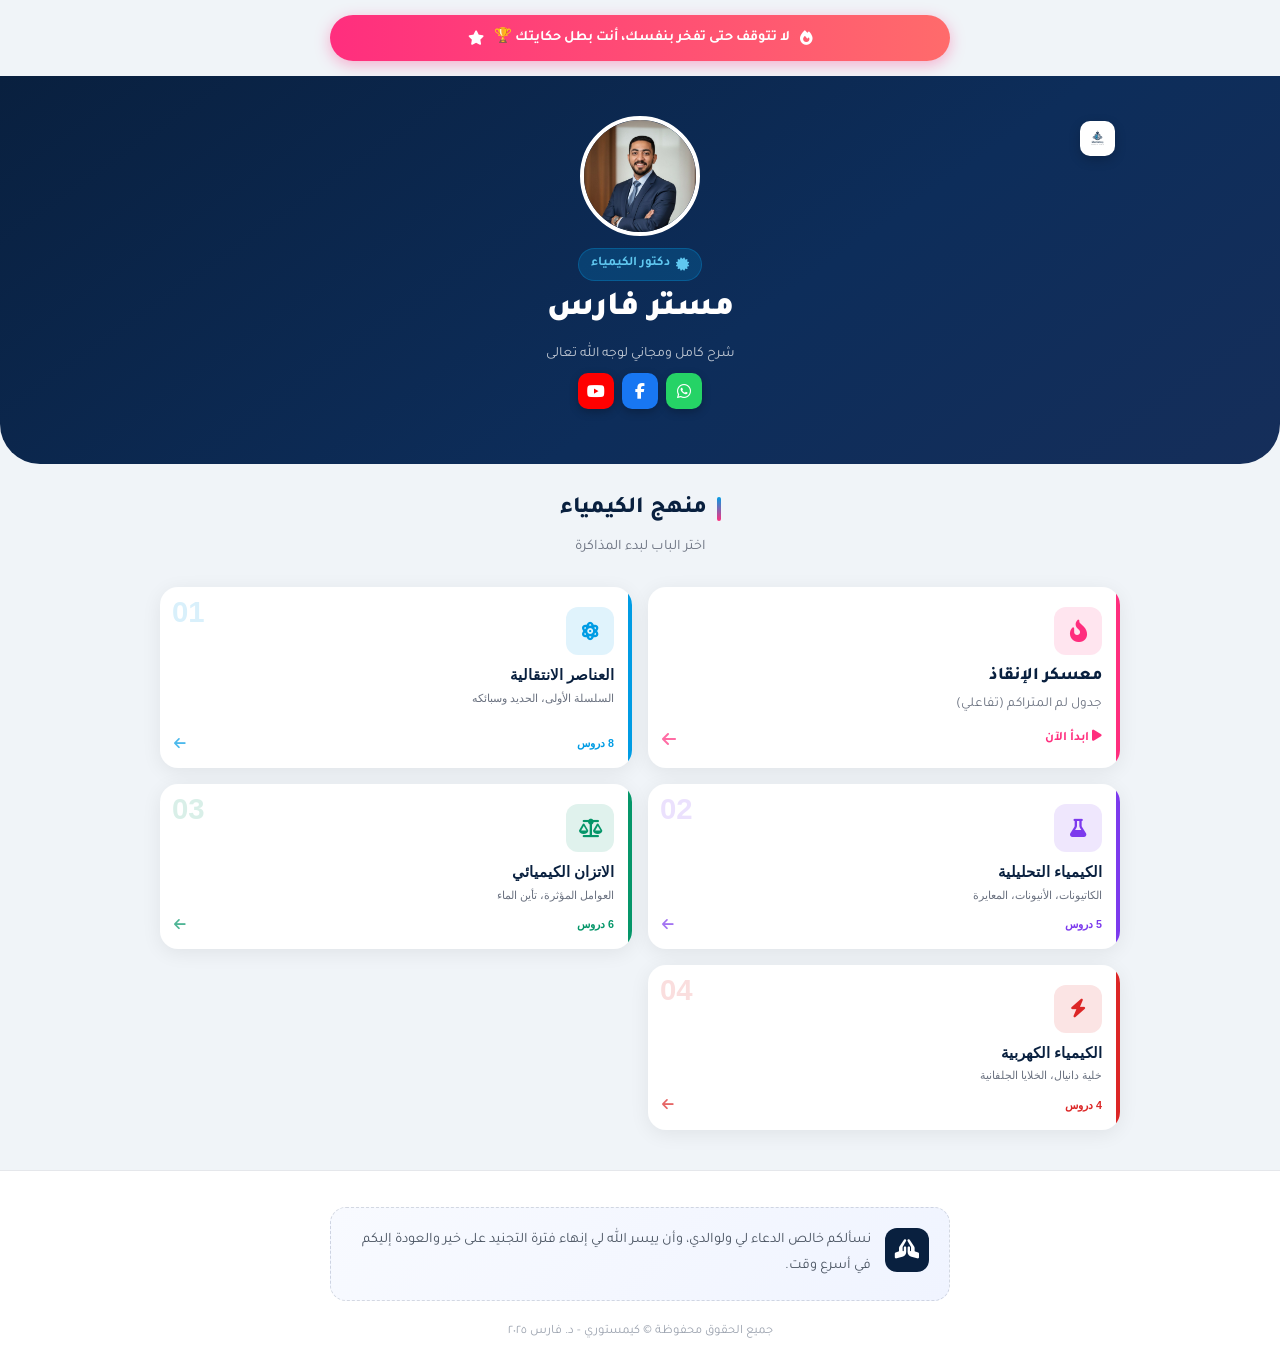
==== commit ace4a0a1: "Update index.html" ====
--- a/index.html
+++ b/index.html
@@ -3,13 +3,11 @@
 <head>
     <meta charset="UTF-8">
     <meta name="viewport" content="width=device-width, initial-scale=1.0, viewport-fit=cover">
-    <title>كيمستوري | معسكر الإنقاذ مع مستر فارس</title>
+    <title>كيمستوري | دكتور الكيمياء مستر فارس</title>
     <link rel="stylesheet" href="style.css">
     <link rel="manifest" href="manifest.json">
     <meta name="theme-color" content="#09203f">
-    <meta name="apple-mobile-web-app-capable" content="yes">
-    <meta name="apple-mobile-web-app-status-bar-style" content="black-translucent">
-    <meta name="description" content="منصة كيمستوري - معسكر الإنقاذ لمادة الكيمياء مع مستر فارس">
+    <meta name="description" content="منصة كيمستوري - شرح مادة الكيمياء للثانوية العامة مع مستر فارس">
     <link rel="icon" type="image/png" href="icon-192.png">
     <link rel="stylesheet" href="https://cdnjs.cloudflare.com/ajax/libs/font-awesome/6.4.0/css/all.min.css">
     <link rel="preconnect" href="https://fonts.googleapis.com">
@@ -55,31 +53,6 @@
     </header>
 
     <main class="container content-wrapper">
-
-        <section class="backlog-container" id="backlog-section">
-            <div class="backlog-header">
-                <h2 class="backlog-title">
-                    <i class="fas fa-fire-alt fire-icon"></i>
-                    معسكر الإنقاذ - لم المتراكم
-                </h2>
-                <p class="backlog-subtitle">خطة إنقاذ من ٢٨ مارس لـ ٢٠ مايو 💪</p>
-            </div>
-
-            <div class="progress-dashboard">
-                <div class="progress-meta">
-                    <span class="progress-label">مستوى إنجازك يا بطل:</span>
-                    <span id="progress-percent" class="progress-percent">0%</span>
-                </div>
-                <div class="progress-bar-container">
-                    <div id="progress-bar-fill" class="progress-bar-fill"></div>
-                </div>
-                <p id="status-message" class="status-message">بداية موفقة يا بطل.. الحلم بيتحقق خطوة خطوة!</p>
-            </div>
-
-            <div class="backlog-table" id="backlog-table-body">
-                </div>
-        </section>
-
         <section class="chapters-grid-container" id="chapters-section">
             <div class="section-header">
                 <h3 class="section-title"><span class="title-accent"></span>منهج الكيمياء</h3>
@@ -87,39 +60,87 @@
             </div>
 
             <div class="chapters-grid" id="main-chapter-grid">
+                
+                <a href="camp.html" class="chapter-card" style="--card-color: #ff2e7e;">
+                    <div class="chapter-card-inner">
+                        <div class="chapter-icon-wrap" style="background: rgba(255, 46, 126, 0.12);">
+                            <i class="fas fa-fire-alt chapter-icon" style="color: #ff2e7e;"></i>
+                        </div>
+                        <div class="chapter-info">
+                            <h4 class="chapter-card-title">معسكر الإنقاذ</h4>
+                            <p class="chapter-card-desc">جدول لم المتراكم (تفاعلي)</p>
+                        </div>
+                        <div class="chapter-meta">
+                            <span class="lesson-count" style="color: #ff2e7e;"><i class="fas fa-play"></i> ابدأ الآن</span>
+                            <i class="fas fa-arrow-left chapter-arrow" style="color: #ff2e7e;"></i>
+                        </div>
+                    </div>
+                </a>
+
                 <button class="chapter-card" data-chapter="ch1" style="--card-color: #009ce4;">
                     <div class="chapter-card-inner">
+                        <div class="chapter-number">01</div>
                         <div class="chapter-icon-wrap"><i class="fas fa-atom chapter-icon"></i></div>
-                        <h4 class="chapter-card-title">العناصر الانتقالية</h4>
-                        <span class="lesson-count">8 دروس</span>
+                        <div class="chapter-info">
+                            <h4 class="chapter-card-title">العناصر الانتقالية</h4>
+                            <p class="chapter-card-desc">السلسلة الأولى، الحديد وسبائكه</p>
+                        </div>
+                        <div class="chapter-meta">
+                            <span class="lesson-count">8 دروس</span>
+                            <i class="fas fa-arrow-left chapter-arrow"></i>
+                        </div>
                     </div>
                 </button>
+
                 <button class="chapter-card" data-chapter="ch2" style="--card-color: #7c3aed;">
                     <div class="chapter-card-inner">
+                        <div class="chapter-number">02</div>
                         <div class="chapter-icon-wrap"><i class="fas fa-flask chapter-icon"></i></div>
-                        <h4 class="chapter-card-title">الكيمياء التحليلية</h4>
-                        <span class="lesson-count">5 دروس</span>
+                        <div class="chapter-info">
+                            <h4 class="chapter-card-title">الكيمياء التحليلية</h4>
+                            <p class="chapter-card-desc">الكاتيونات، الأنيونات، المعايرة</p>
+                        </div>
+                        <div class="chapter-meta">
+                            <span class="lesson-count">5 دروس</span>
+                            <i class="fas fa-arrow-left chapter-arrow"></i>
+                        </div>
                     </div>
                 </button>
+
                 <button class="chapter-card" data-chapter="ch3" style="--card-color: #059669;">
                     <div class="chapter-card-inner">
+                        <div class="chapter-number">03</div>
                         <div class="chapter-icon-wrap"><i class="fas fa-balance-scale chapter-icon"></i></div>
-                        <h4 class="chapter-card-title">الاتزان الكيميائي</h4>
-                        <span class="lesson-count">6 دروس</span>
+                        <div class="chapter-info">
+                            <h4 class="chapter-card-title">الاتزان الكيميائي</h4>
+                            <p class="chapter-card-desc">العوامل المؤثرة، تأين الماء</p>
+                        </div>
+                        <div class="chapter-meta">
+                            <span class="lesson-count">6 دروس</span>
+                            <i class="fas fa-arrow-left chapter-arrow"></i>
+                        </div>
                     </div>
                 </button>
+
                 <button class="chapter-card" data-chapter="ch4" style="--card-color: #dc2626;">
                     <div class="chapter-card-inner">
+                        <div class="chapter-number">04</div>
                         <div class="chapter-icon-wrap"><i class="fas fa-bolt chapter-icon"></i></div>
-                        <h4 class="chapter-card-title">الكيمياء الكهربية</h4>
-                        <span class="lesson-count">4 دروس</span>
+                        <div class="chapter-info">
+                            <h4 class="chapter-card-title">الكيمياء الكهربية</h4>
+                            <p class="chapter-card-desc">خلية دانيال، الخلايا الجلفانية</p>
+                        </div>
+                        <div class="chapter-meta">
+                            <span class="lesson-count">4 دروس</span>
+                            <i class="fas fa-arrow-left chapter-arrow"></i>
+                        </div>
                     </div>
                 </button>
             </div>
 
             <div class="lessons-panel" id="lessons-panel">
                 <div class="lessons-header">
-                    <button id="back-to-chapters" class="back-btn"><i class="fas fa-arrow-right"></i><span>الأبواب</span></button>
+                    <button id="back-to-chapters" class="back-btn"><i class="fas fa-arrow-right"></i><span>رجوع للأبواب</span></button>
                     <h4 id="current-chapter-title" class="lesson-chapter-title"></h4>
                 </div>
                 <div class="lessons-grid" id="lesson-item-grid"></div>
@@ -142,4 +163,3 @@
     <script src="app.js"></script>
 </body>
 </html>
-
--- a/style.css
+++ b/style.css
@@ -1,6 +1,6 @@
 /* ============================================
-   كيمستوري - ستايل شيت احترافي (نسخة المعسكر)
-   Cairo + Tajawal fonts | RTL Layout
+   كيمستوري - ستايل شيت احترافي (نسخة المعسكر المنفصل)
+   Tajawal + Cairo fonts | RTL Layout
    ============================================ */
 
 @import url('https://fonts.googleapis.com/css2?family=Cairo:wght@400;600;700;900&family=Tajawal:wght@400;500;700;800&display=swap');
@@ -11,12 +11,11 @@
     --sky: #009ce4;
     --sky-light: #e8f6fd;
     --pink: #ff2e7e;
-    --success: #2ecc71; /* لون جديد للعلامة صح والتقدم */
-    --warning: #f1c40f; /* لون جديد للتنبيه */
+    --success: #2ecc71;
+    --warning: #f1c40f;
     --bg: #f0f4f8;
     --white: #ffffff;
     --card-shadow: 0 4px 20px rgba(0,0,0,0.07);
-    --hero-shadow: 0 10px 30px rgba(0,156,228,0.2);
     --text: #1a2332;
     --muted: #6b7280;
     --radius: 18px;
@@ -33,34 +32,19 @@
 body {
     background: var(--bg);
     color: var(--text);
-    font-family: 'Cairo', 'Tajawal', sans-serif;
-    line-height: 1.6;
+    /* الاعتماد على خط تجوال كخط أساسي لراحة العين */
+    font-family: 'Tajawal', 'Cairo', sans-serif;
+    font-size: 16px; 
+    line-height: 1.7; 
     overflow-x: hidden;
 }
 
-.container {
-    width: 92%;
-    max-width: 980px;
-    margin: 0 auto;
-    padding: 0 10px;
-}
+.container { width: 92%; max-width: 980px; margin: 0 auto; padding: 0 10px; }
+a { text-decoration: none; }
 
 /* ============ PAGE LOADER ============ */
-.page-loader {
-    position: fixed;
-    inset: 0;
-    background: var(--navy);
-    display: flex;
-    flex-direction: column;
-    align-items: center;
-    justify-content: center;
-    z-index: 9999;
-    transition: opacity 0.6s, visibility 0.6s;
-}
-.page-loader.fade-out {
-    opacity: 0;
-    visibility: hidden;
-}
+.page-loader { position: fixed; inset: 0; background: var(--navy); display: flex; flex-direction: column; align-items: center; justify-content: center; z-index: 9999; transition: opacity 0.6s, visibility 0.6s; }
+.page-loader.fade-out { opacity: 0; visibility: hidden; }
 .loader-atom { position: relative; width: 80px; height: 80px; margin-bottom: 16px; }
 .nucleus { position: absolute; top: 50%; left: 50%; transform: translate(-50%, -50%); width: 16px; height: 16px; background: var(--sky); border-radius: 50%; box-shadow: 0 0 20px var(--sky); }
 .orbit { position: absolute; top: 50%; left: 50%; border: 1.5px solid rgba(0,156,228,0.4); border-radius: 50%; transform: translate(-50%, -50%); }
@@ -71,176 +55,20 @@
 .loader-text { color: white; font-size: 1.4em; font-weight: 700; letter-spacing: 2px; }
 
 /* ============ NOTIFICATION BAR ============ */
-.notification-bar {
-    display: flex;
-    justify-content: center;
-    align-items: center;
-    gap: 10px;
-    background: linear-gradient(90deg, #ff2e7e, #ff6b6b);
-    color: white;
-    padding: 11px 20px;
-    border-radius: 50px;
-    margin: 15px auto;
-    width: 95%;
-    max-width: 620px;
-    box-shadow: 0 4px 15px rgba(255,46,126,0.35);
-    font-size: 0.9em;
-    font-weight: 600;
-    text-align: center;
-}
+.notification-bar { display: flex; justify-content: center; align-items: center; gap: 10px; background: linear-gradient(90deg, #ff2e7e, #ff6b6b); color: white; padding: 11px 20px; border-radius: 50px; margin: 15px auto; width: 95%; max-width: 620px; box-shadow: 0 4px 15px rgba(255,46,126,0.35); font-size: 0.9em; font-weight: 600; text-align: center; }
 
 /* ============ HEADER ============ */
-header {
-    background: linear-gradient(145deg, var(--navy) 0%, #0d2d5a 60%, #152e5a 100%);
-    color: white;
-    padding: 30px 0 55px;
-    border-radius: 0 0 40px 40px;
-    position: relative;
-    overflow: hidden;
-    margin-bottom: 25px;
-}
+header { background: linear-gradient(145deg, var(--navy) 0%, #0d2d5a 60%, #152e5a 100%); color: white; padding: 30px 0 55px; border-radius: 0 0 40px 40px; position: relative; overflow: hidden; margin-bottom: 25px; }
 .hero-content { display: flex; flex-direction: column; align-items: center; position: relative; z-index: 1; }
 .main-logo-small { width: 35px; position: absolute; top: 15px; right: 15px; background: white; padding: 6px; border-radius: 10px; box-shadow: 0 4px 12px rgba(0,0,0,0.2); }
 .teacher-profile-card { display: flex; flex-direction: column; align-items: center; text-align: center; gap: 12px; margin-top: 10px; }
 .profile-img-show { width: 120px; height: 120px; border-radius: 50%; border: 4px solid white; object-fit: cover; object-position: center top; display: block; position: relative; z-index: 1; }
 .rank-badge { display: inline-flex; align-items: center; gap: 6px; background: rgba(0,156,228,0.2); color: #60c8f0; padding: 4px 12px; border-radius: 20px; font-size: 0.82em; font-weight: 700; border: 1px solid rgba(0,156,228,0.3); }
-.teacher-name { font-size: 2.1em; font-weight: 900; color: white; font-family: 'Tajawal', sans-serif; }
+.teacher-name { font-size: 2.1em; font-weight: 900; color: white; }
 .description-text { font-size: 0.88em; color: rgba(255,255,255,0.75); display: block; margin-top: 5px; }
 .social-links-overlap { display: flex; gap: 8px; margin-top: 6px; justify-content: center; }
-.social-btn { display: inline-flex; align-items: center; justify-content: center; color: white; text-decoration: none; height: 36px; width: 36px; border-radius: 10px; box-shadow: 0 3px 8px rgba(0,0,0,0.25); }
+.social-btn { display: inline-flex; align-items: center; justify-content: center; color: white; height: 36px; width: 36px; border-radius: 10px; box-shadow: 0 3px 8px rgba(0,0,0,0.25); }
 .whatsapp { background: #25D366; } .facebook { background: #1877F2; } .youtube { background: #FF0000; }
-
-/* ============ BACKLOG SECTION (معسكر الإنقاذ) ============ */
-.backlog-container {
-    background: var(--white);
-    border-radius: 24px;
-    padding: 25px;
-    margin-bottom: 30px;
-    box-shadow: 0 10px 40px rgba(0,0,0,0.04);
-    border: 1px solid rgba(0,156,228,0.08);
-    position: relative;
-    overflow: hidden;
-    animation: slideInUp 0.6s ease-out;
-}
-@keyframes slideInUp { from { transform: translateY(30px); opacity: 0; } to { transform: translateY(0); opacity: 1; } }
-
-.backlog-header { text-align: center; margin-bottom: 25px; }
-.backlog-title { font-size: 1.6em; font-weight: 900; color: var(--navy); display: flex; align-items: center; justify-content: center; gap: 10px; }
-.fire-icon { color: var(--pink); animation: pulse 1.5s infinite; }
-@keyframes pulse { 0% { transform: scale(1); opacity: 1; } 50% { transform: scale(1.1); opacity: 0.8; } 100% { transform: scale(1); opacity: 1; } }
-.backlog-subtitle { color: var(--muted); font-size: 0.9em; margin-top: 4px; }
-
-/* شريط التقدم التفاعلي */
-.progress-dashboard {
-    background: linear-gradient(135deg, var(--sky-light), #fbfdff);
-    padding: 20px;
-    border-radius: 16px;
-    margin-bottom: 25px;
-    border: 1px solid rgba(0,156,228,0.15);
-    display: flex;
-    flex-direction: column;
-    align-items: center;
-    gap: 12px;
-}
-.progress-meta { display: flex; align-items: center; justify-content: space-between; width: 100%; font-weight: 700; }
-.progress-label { font-size: 0.95em; color: var(--navy-mid); }
-.progress-percent { font-size: 1.2em; color: var(--sky); font-weight: 900; }
-
-.progress-bar-container {
-    width: 100%;
-    height: 12px;
-    background: #e1e9f0;
-    border-radius: 10px;
-    overflow: hidden;
-    position: relative;
-}
-.progress-bar-fill {
-    height: 100%;
-    background: linear-gradient(90deg, var(--sky), var(--success));
-    width: 0%; /* هيتغير بالجافاسكريبت */
-    border-radius: 10px;
-    transition: width 0.8s cubic-bezier(0.4, 0, 0.2, 1);
-    position: relative;
-}
-.progress-bar-fill::after {
-    content: '';
-    position: absolute;
-    top: 0; left: 0; right: 0; bottom: 0;
-    background: linear-gradient(90deg, rgba(255,255,255,0) 0%, rgba(255,255,255,0.3) 50%, rgba(255,255,255,0) 100%);
-    animation: shimmer 2s infinite;
-}
-@keyframes shimmer { 100% { transform: translateX(100%); } }
-
-.status-message { font-size: 0.88em; color: var(--muted); font-weight: 600; text-align: center; transition: color 0.3s; }
-.status-message.great { color: var(--success); }
-
-/* جدول الأيام التفاعلي */
-.backlog-table { display: flex; flex-direction: column; gap: 12px; }
-
-.day-row {
-    background: var(--bg);
-    border-radius: 14px;
-    padding: 16px;
-    display: flex;
-    align-items: center;
-    gap: 15px;
-    transition: all 0.3s;
-    border: 2px solid transparent;
-    opacity: 0;
-    animation: fadeIn 0.4s ease forwards;
-}
-@keyframes fadeIn { to { opacity: 1; } }
-.day-row:hover { transform: translateX(-5px); background: #e8eff5; }
-.day-row.completed { background: color-mix(in srgb, var(--success) 10%, var(--white)); border-color: color-mix(in srgb, var(--success) 30%, transparent); }
-
-/* عمود التاريخ واليوم */
-.date-column {
-    display: flex;
-    flex-direction: column;
-    align-items: center;
-    justify-content: center;
-    background: var(--white);
-    color: var(--navy);
-    padding: 10px;
-    border-radius: 10px;
-    width: 65px;
-    height: 65px;
-    box-shadow: 0 2px 8px rgba(0,0,0,0.05);
-}
-.day-name { font-size: 0.75em; font-weight: 700; opacity: 0.7; }
-.day-date { font-size: 1.1em; font-weight: 900; line-height: 1.1; margin-top: 2px; }
-
-/* عمود المحتوى */
-.content-column { flex: 1; display: flex; flex-direction: column; gap: 4px; }
-.chapter-tag { font-size: 0.7em; font-weight: 700; color: var(--white); background: var(--sky); padding: 2px 8px; border-radius: 6px; align-self: flex-start; }
-.lesson-title-backlog { font-size: 0.9em; font-weight: 700; color: var(--text); line-height: 1.4; }
-.day-row.completed .lesson-title-backlog { text-decoration: line-through; opacity: 0.6; }
-
-/* عمود الأكشن */
-.action-column { display: flex; items-center; gap: 10px; }
-
-/* زر التشغيل الشيك */
-.play-lesson-btn {
-    width: 42px; height: 42px;
-    border-radius: 50%;
-    border: none;
-    background: var(--white);
-    color: var(--sky);
-    display: flex; align-items: center; justify-content: center;
-    font-size: 1.1em;
-    cursor: pointer;
-    box-shadow: 0 3px 10px rgba(0,156,228,0.15);
-    transition: all 0.2s;
-}
-.play-lesson-btn:hover { background: var(--sky); color: var(--white); transform: scale(1.1); }
-.day-row.completed .play-lesson-btn { background: #e1e9f0; color: var(--muted); box-shadow: none; cursor: default; }
-
-/* التشيك بوكس الاحترافي الجديد */
-.complete-checkbox { position: relative; width: 26px; height: 26px; cursor: pointer; -webkit-appearance: none; appearance: none; background: var(--white); border: 2px solid #ccd5e0; border-radius: 7px; transition: all 0.2s; }
-.complete-checkbox:checked { background: var(--success); border-color: var(--success); animation: jelly 0.4s; }
-.complete-checkbox::after { content: '\f00c'; font-family: 'Font Awesome 6 Free'; font-weight: 900; position: absolute; top: 50%; left: 50%; transform: translate(-50%, -50%) scale(0); color: white; font-size: 0.85em; transition: transform 0.2s; }
-.complete-checkbox:checked::after { transform: translate(-50%, -50%) scale(1); }
-@keyframes jelly { 0%, 100% { transform: scale(1); } 50% { transform: scale(1.2); } 75% { transform: scale(0.9); } }
 
 /* ============ MAIN CONTENT & CHAPTERS ============ */
 .chapters-grid-container { margin-top: 10px; }
@@ -252,14 +80,19 @@
 .chapters-grid { display: grid; grid-template-columns: 1fr 1fr; gap: 16px; transition: opacity 0.3s; }
 .chapters-grid.hidden-grid { display: none; }
 
-.chapter-card { background: var(--white); border: none; border-radius: var(--radius); box-shadow: var(--card-shadow); cursor: pointer; text-align: right; padding: 0; overflow: hidden; position: relative; transition: transform 0.2s; }
+.chapter-card { background: var(--white); border: none; border-radius: var(--radius); box-shadow: var(--card-shadow); cursor: pointer; text-align: right; padding: 0; overflow: hidden; position: relative; transition: transform 0.2s; display: block; width: 100%; color: inherit; }
 .chapter-card:hover { transform: translateY(-5px); }
-.chapter-card::before { content: ''; position: absolute; top: 0; right: 0; width: 4px; height: 100%; background: var(--card-color); border-radius: 0 var(--radius) var(--radius) 0; }
-.chapter-card-inner { padding: 20px 18px 18px 14px; display: flex; flex-direction: column; gap: 10px; }
-.chapter-icon-wrap { width: 48px; height: 48px; background: color-mix(in srgb, var(--card-color) 12%, transparent); border-radius: 12px; display: flex; align-items: center; justify-content: center; }
-.chapter-icon { font-size: 1.4em; color: var(--card-color); }
-.chapter-card-title { font-size: 1.02em; font-weight: 800; color: var(--navy); line-height: 1.3; }
-.lesson-count { font-size: 0.78em; color: var(--card-color); font-weight: 700; margin-top: auto; }
+.chapter-card::before { content: ''; position: absolute; top: 0; right: 0; width: 4px; height: 100%; background: var(--card-color, var(--sky)); border-radius: 0 var(--radius) var(--radius) 0; }
+.chapter-card-inner { padding: 20px 18px 18px 14px; display: flex; flex-direction: column; gap: 10px; height: 100%; }
+.chapter-number { font-size: 2.2em; font-weight: 900; color: var(--card-color, var(--sky)); opacity: 0.15; line-height: 1; position: absolute; top: 10px; left: 12px; pointer-events: none; }
+.chapter-icon-wrap { width: 48px; height: 48px; background: color-mix(in srgb, var(--card-color, var(--sky)) 12%, transparent); border-radius: 12px; display: flex; align-items: center; justify-content: center; }
+.chapter-icon { font-size: 1.4em; color: var(--card-color, var(--sky)); }
+.chapter-info { flex: 1; }
+.chapter-card-title { font-size: 1.1em; font-weight: 800; color: var(--navy); line-height: 1.4; }
+.chapter-card-desc { font-size: 0.85em; color: var(--muted); margin-top: 4px; line-height: 1.5; }
+.chapter-meta { display: flex; align-items: center; justify-content: space-between; margin-top: 4px; }
+.lesson-count { font-size: 0.8em; color: var(--card-color, var(--sky)); font-weight: 700; }
+.chapter-arrow { color: var(--card-color, var(--sky)); opacity: 0.7; }
 
 /* ============ LESSONS PANEL ============ */
 .lessons-panel { display: none; }
@@ -271,18 +104,54 @@
 .lesson-chapter-title { font-size: 1.2em; font-weight: 800; color: var(--chapter-color); flex: 1; }
 
 .lessons-grid { display: grid; grid-template-columns: 1fr; gap: 12px; }
-.lesson-card { display: flex; flex-direction: row; align-items: center; gap: 16px; background: var(--white); padding: 16px; border-radius: 16px; text-decoration: none; color: var(--text); box-shadow: 0 4px 15px rgba(0,0,0,0.05); border: 2px solid transparent; }
+.lesson-card { display: flex; flex-direction: row; align-items: center; gap: 16px; background: var(--white); padding: 16px; border-radius: 16px; box-shadow: 0 4px 15px rgba(0,0,0,0.05); border: 2px solid transparent; }
 .lesson-card:hover { background: var(--sky-light); border-color: rgba(0,156,228,0.2); }
 .lesson-icon-wrap-l { width: 65px; height: 65px; border-radius: 16px; display: flex; align-items: center; justify-content: center; font-size: 1.8em; flex-shrink: 0; }
 .lesson-card--video .lesson-icon-wrap-l { background: rgba(255,0,0,0.08); color: #FF0000; }
 .lesson-card--workshop .lesson-icon-wrap-l { background: rgba(24,119,242,0.08); color: #1877F2; }
 .lesson-card--pdf .lesson-icon-wrap-l { background: rgba(226,87,76,0.08); color: #e2574c; }
 .lesson-content { display: flex; flex-direction: column; align-items: flex-start; text-align: right; flex: 1; }
-.lesson-card-title { font-size: 0.95em; font-weight: 800; line-height: 1.8; color: var(--text); margin-bottom: 5px; }
+.lesson-card-title { font-size: 1.05em; font-weight: 800; line-height: 1.6; color: var(--text); margin-bottom: 5px; }
 .lesson-type-badge { display: inline-block; font-size: 0.72em; font-weight: 700; padding: 2px 8px; border-radius: 6px; margin-top: 2px; }
 .lesson-type-badge--video { background: rgba(255,0,0,0.08); color: #cc0000; }
 .lesson-type-badge--workshop { background: rgba(24,119,242,0.08); color: #1559b8; }
 .lesson-type-badge--pdf { background: rgba(226,87,76,0.08); color: #c04030; }
+
+/* ============ CAMP PAGE STYLES (معسكر الإنقاذ) ============ */
+.backlog-container { padding-bottom: 40px; }
+.backlog-header { text-align: center; margin-bottom: 25px; margin-top: 15px; }
+.backlog-title { font-size: 1.6em; font-weight: 900; color: var(--navy); display: flex; align-items: center; justify-content: center; gap: 10px; }
+.fire-icon { color: var(--pink); animation: pulse 1.5s infinite; }
+@keyframes pulse { 0%, 100% { transform: scale(1); } 50% { transform: scale(1.1); } }
+.backlog-subtitle { color: var(--muted); font-size: 0.9em; margin-top: 4px; }
+
+.progress-dashboard { background: linear-gradient(135deg, var(--sky-light), #fbfdff); padding: 20px; border-radius: 16px; margin-bottom: 25px; border: 1px solid rgba(0,156,228,0.15); display: flex; flex-direction: column; align-items: center; gap: 12px; }
+.progress-meta { display: flex; align-items: center; justify-content: space-between; width: 100%; font-weight: 700; }
+.progress-label { font-size: 0.95em; color: var(--navy-mid); }
+.progress-percent { font-size: 1.2em; color: var(--sky); font-weight: 900; }
+.progress-bar-container { width: 100%; height: 12px; background: #e1e9f0; border-radius: 10px; overflow: hidden; position: relative; }
+.progress-bar-fill { height: 100%; background: linear-gradient(90deg, var(--sky), var(--success)); width: 0%; border-radius: 10px; transition: width 0.8s ease; }
+.status-message { font-size: 0.88em; color: var(--muted); font-weight: 600; text-align: center; transition: color 0.3s; }
+.status-message.great { color: var(--success); }
+
+.backlog-table { display: flex; flex-direction: column; gap: 12px; }
+.day-row { background: var(--white); border-radius: 14px; padding: 16px; display: flex; align-items: center; gap: 15px; border: 2px solid transparent; box-shadow: 0 2px 10px rgba(0,0,0,0.03); transition: all 0.3s; }
+.day-row.completed { background: color-mix(in srgb, var(--success) 10%, var(--white)); border-color: color-mix(in srgb, var(--success) 30%, transparent); }
+.date-column { display: flex; flex-direction: column; align-items: center; justify-content: center; background: var(--bg); color: var(--navy); padding: 10px; border-radius: 10px; width: 65px; height: 65px; }
+.day-name { font-size: 0.75em; font-weight: 700; opacity: 0.7; }
+.day-date { font-size: 1.1em; font-weight: 900; line-height: 1.1; margin-top: 2px; }
+.content-column { flex: 1; display: flex; flex-direction: column; gap: 4px; }
+.chapter-tag { font-size: 0.7em; font-weight: 700; color: var(--white); background: var(--sky); padding: 2px 8px; border-radius: 6px; align-self: flex-start; }
+.lesson-title-backlog { font-size: 0.95em; font-weight: 800; color: var(--text); line-height: 1.5; }
+.day-row.completed .lesson-title-backlog { text-decoration: line-through; opacity: 0.6; }
+.action-column { display: flex; align-items: center; gap: 10px; }
+.play-lesson-btn { width: 42px; height: 42px; border-radius: 50%; border: none; background: var(--bg); color: var(--sky); display: flex; align-items: center; justify-content: center; font-size: 1.1em; cursor: pointer; transition: all 0.2s; }
+.play-lesson-btn:hover { background: var(--sky); color: var(--white); }
+.day-row.completed .play-lesson-btn { background: #e1e9f0; color: var(--muted); cursor: default; }
+.complete-checkbox { position: relative; width: 26px; height: 26px; cursor: pointer; -webkit-appearance: none; appearance: none; background: var(--white); border: 2px solid #ccd5e0; border-radius: 7px; transition: all 0.2s; }
+.complete-checkbox:checked { background: var(--success); border-color: var(--success); }
+.complete-checkbox::after { content: '\f00c'; font-family: 'Font Awesome 6 Free'; font-weight: 900; position: absolute; top: 50%; left: 50%; transform: translate(-50%, -50%) scale(0); color: white; font-size: 0.85em; transition: transform 0.2s; }
+.complete-checkbox:checked::after { transform: translate(-50%, -50%) scale(1); }
 
 /* ============ FOOTER ============ */
 footer { background: var(--white); padding: 36px 0 24px; margin-top: 40px; border-top: 1px solid #e5e7eb; }
@@ -298,6 +167,9 @@
     .day-row { padding: 12px; gap: 10px; }
     .date-column { width: 55px; height: 55px; }
     .play-lesson-btn { width: 36px; height: 36px; font-size: 0.95em; }
-    .backlog-title { font-size: 1.3em; }
-    .progress-percent { font-size: 1.1em; }
 }
+
+::-webkit-scrollbar { width: 5px; }
+::-webkit-scrollbar-track { background: var(--bg); }
+::-webkit-scrollbar-thumb { background: #c5d0de; border-radius: 4px; }
+
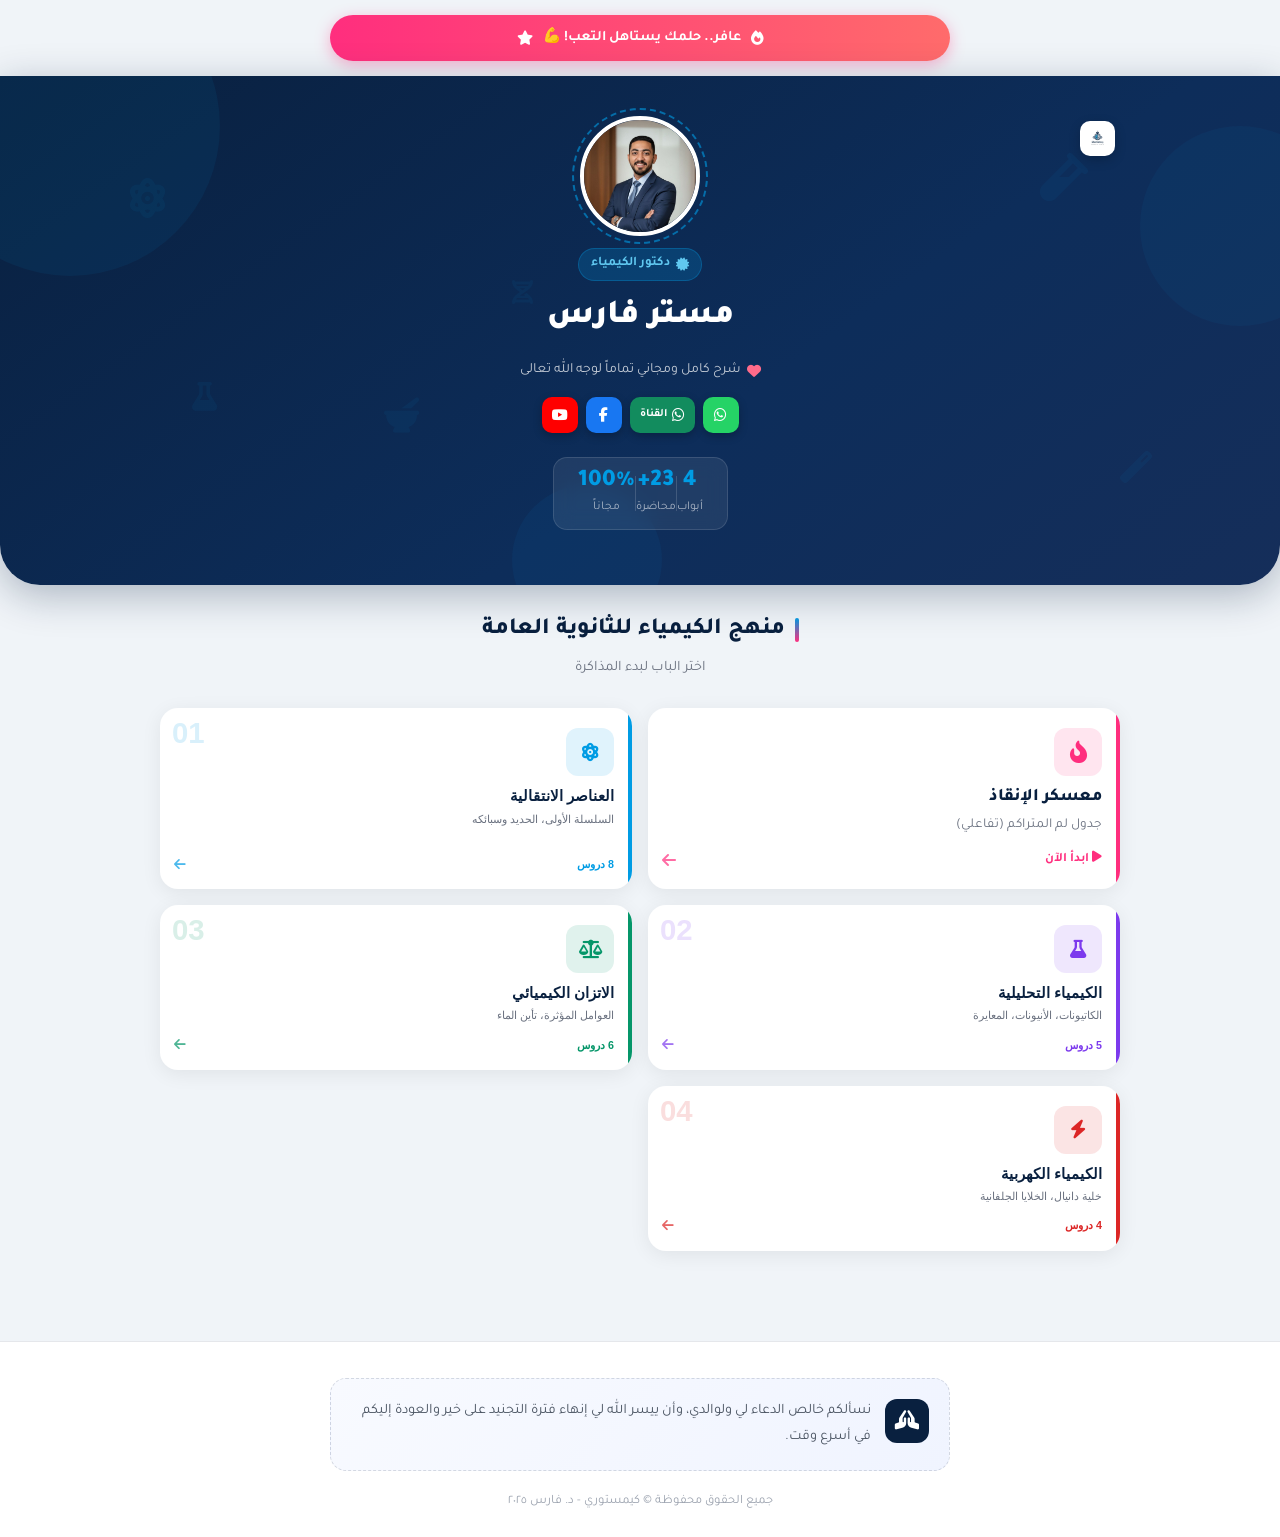
==== commit 68a67aa6: "Enhance header with animations and icons" ====
--- a/index.html
+++ b/index.html
@@ -32,21 +32,69 @@
     </div>
 
     <header>
+        <div class="chem-bg-animations">
+            <i class="fas fa-atom chem-icon-1"></i>
+            <i class="fas fa-flask chem-icon-2"></i>
+            <i class="fas fa-vial chem-icon-3"></i>
+            <i class="fas fa-magic chem-icon-4"></i>
+            <i class="fas fa-dna chem-icon-5"></i>
+            <i class="fas fa-mortar-pestle chem-icon-6"></i>
+        </div>
+
+        <div class="header-bg-shapes">
+            <div class="shape shape-1"></div>
+            <div class="shape shape-2"></div>
+            <div class="shape shape-3"></div>
+        </div>
+        
         <div class="container hero-content">
             <img src="logo.png" alt="لوجو" class="main-logo-small" onerror="this.style.display='none'">
+            
             <div class="teacher-profile-card">
                 <div class="profile-img-wrapper">
                     <img src="profile.jpg" alt="مستر فارس" class="profile-img-show" onerror="this.src='https://ui-avatars.com/api/?name=Fares&background=009ce4&color=fff&size=150&bold=true'">
-                </div>
+                    <div class="profile-ring"></div>
+                </div>
+                
                 <div class="teacher-info-multi">
                     <span class="rank-badge"><i class="fas fa-certificate"></i> دكتور الكيمياء</span>
                     <h1 class="teacher-name">مستر فارس</h1>
-                    <span class="description-text">شرح كامل ومجاني لوجه الله تعالى</span>
+                    <p class="description-text">
+                        <i class="fas fa-heart heart-icon"></i>
+                        شرح كامل ومجاني تماماً لوجه الله تعالى
+                    </p>
                     <div class="social-links-overlap">
-                        <a href="https://wa.me/201001499397" target="_blank" class="social-btn whatsapp"><i class="fab fa-whatsapp"></i></a>
-                        <a href="https://www.facebook.com/share/12FsQ25HUQN/" target="_blank" class="social-btn facebook"><i class="fab fa-facebook-f"></i></a>
-                        <a href="https://youtube.com/@Chemist_ibrahem_Fares" target="_blank" class="social-btn youtube"><i class="fab fa-youtube"></i></a>
-                    </div>
+                        <a href="https://wa.me/201001499397" target="_blank" class="social-btn whatsapp" title="واتساب">
+                            <i class="fab fa-whatsapp"></i>
+                        </a>
+                        <a href="https://whatsapp.com/channel/0029VaygNoqLikg107YNdh0l" target="_blank" class="social-btn wa-channel" title="قناة الواتساب">
+                            <i class="fab fa-whatsapp"></i>
+                            <span class="social-label">القناة</span>
+                        </a>
+                        <a href="https://www.facebook.com/share/12FsQ25HUQN/" target="_blank" class="social-btn facebook" title="فيسبوك">
+                            <i class="fab fa-facebook-f"></i>
+                        </a>
+                        <a href="https://youtube.com/@Chemist_ibrahem_Fares" target="_blank" class="social-btn youtube" title="يوتيوب">
+                            <i class="fab fa-youtube"></i>
+                        </a>
+                    </div>
+                </div>
+            </div>
+
+            <div class="stats-row">
+                <div class="stat-item">
+                    <span class="stat-number">4</span>
+                    <span class="stat-label">أبواب</span>
+                </div>
+                <div class="stat-divider"></div>
+                <div class="stat-item">
+                    <span class="stat-number">23+</span>
+                    <span class="stat-label">محاضرة</span>
+                </div>
+                <div class="stat-divider"></div>
+                <div class="stat-item">
+                    <span class="stat-number">100%</span>
+                    <span class="stat-label">مجاناً</span>
                 </div>
             </div>
         </div>
@@ -55,7 +103,7 @@
     <main class="container content-wrapper">
         <section class="chapters-grid-container" id="chapters-section">
             <div class="section-header">
-                <h3 class="section-title"><span class="title-accent"></span>منهج الكيمياء</h3>
+                <h3 class="section-title"><span class="title-accent"></span>منهج الكيمياء للثانوية العامة</h3>
                 <p class="section-subtitle">اختر الباب لبدء المذاكرة</p>
             </div>
 
--- a/style.css
+++ b/style.css
@@ -1,5 +1,5 @@
 /* ============================================
-   كيمستوري - ستايل شيت احترافي (نسخة المعسكر المنفصل)
+   كيمستوري - ستايل شيت احترافي النهائي
    Tajawal + Cairo fonts | RTL Layout
    ============================================ */
 
@@ -19,26 +19,21 @@
     --text: #1a2332;
     --muted: #6b7280;
     --radius: 18px;
+    --wa: #25D366;
+    --fb: #1877F2;
+    --yt: #FF0000;
 }
 
-*, *::before, *::after {
-    box-sizing: border-box;
-    margin: 0;
-    padding: 0;
-}
-
+*, *::before, *::after { box-sizing: border-box; margin: 0; padding: 0; }
 html { scroll-behavior: smooth; }
-
 body {
     background: var(--bg);
     color: var(--text);
-    /* الاعتماد على خط تجوال كخط أساسي لراحة العين */
     font-family: 'Tajawal', 'Cairo', sans-serif;
     font-size: 16px; 
     line-height: 1.7; 
     overflow-x: hidden;
 }
-
 .container { width: 92%; max-width: 980px; margin: 0 auto; padding: 0 10px; }
 a { text-decoration: none; }
 
@@ -58,19 +53,56 @@
 .notification-bar { display: flex; justify-content: center; align-items: center; gap: 10px; background: linear-gradient(90deg, #ff2e7e, #ff6b6b); color: white; padding: 11px 20px; border-radius: 50px; margin: 15px auto; width: 95%; max-width: 620px; box-shadow: 0 4px 15px rgba(255,46,126,0.35); font-size: 0.9em; font-weight: 600; text-align: center; }
 
 /* ============ HEADER ============ */
-header { background: linear-gradient(145deg, var(--navy) 0%, #0d2d5a 60%, #152e5a 100%); color: white; padding: 30px 0 55px; border-radius: 0 0 40px 40px; position: relative; overflow: hidden; margin-bottom: 25px; }
+header { background: linear-gradient(145deg, var(--navy) 0%, #0d2d5a 60%, #152e5a 100%); color: white; padding: 30px 0 55px; border-radius: 0 0 40px 40px; position: relative; overflow: hidden; margin-bottom: 25px; box-shadow: 0 10px 40px rgba(9,32,63,0.3); }
+
+/* الانيميشن الكيميائية في الخلفية */
+.chem-bg-animations { position: absolute; inset: 0; overflow: hidden; pointer-events: none; z-index: 0; }
+.chem-bg-animations i { position: absolute; color: var(--sky); opacity: 0.06; animation: floatBackground linear infinite; }
+@keyframes floatBackground { 0% { transform: translateY(0) rotate(0deg); opacity: 0.01; } 10% { opacity: 0.06; } 90% { opacity: 0.06; } 100% { transform: translateY(-100px) rotate(360deg); opacity: 0.01; } }
+.chem-icon-1 { font-size: 2.5em; top: 20%; left: 10%; animation-duration: 25s; animation-delay: 0s; }
+.chem-icon-2 { font-size: 1.8em; top: 60%; left: 15%; animation-duration: 30s; animation-delay: -5s; }
+.chem-icon-3 { font-size: 3em; top: 15%; right: 15%; animation-duration: 28s; animation-delay: -10s; }
+.chem-icon-4 { font-size: 2em; bottom: 20%; right: 10%; animation-duration: 32s; animation-delay: -15s; }
+.chem-icon-5 { font-size: 1.5em; top: 40%; left: 40%; animation-duration: 35s; animation-delay: -2s; }
+.chem-icon-6 { font-size: 2.2em; bottom: 30%; left: 30%; animation-duration: 27s; animation-delay: -8s; }
+
+.header-bg-shapes { position: absolute; inset: 0; pointer-events: none; overflow: hidden; z-index: 0; }
+.shape { position: absolute; border-radius: 50%; background: var(--sky); opacity: 0.07; }
+.shape-1 { width: 300px; height: 300px; top: -100px; left: -80px; }
+.shape-2 { width: 200px; height: 200px; top: 50px; right: -60px; opacity: 0.05; }
+.shape-3 { width: 150px; height: 150px; bottom: -50px; left: 40%; opacity: 0.06; }
+
 .hero-content { display: flex; flex-direction: column; align-items: center; position: relative; z-index: 1; }
 .main-logo-small { width: 35px; position: absolute; top: 15px; right: 15px; background: white; padding: 6px; border-radius: 10px; box-shadow: 0 4px 12px rgba(0,0,0,0.2); }
 .teacher-profile-card { display: flex; flex-direction: column; align-items: center; text-align: center; gap: 12px; margin-top: 10px; }
+
+/* حلقة الصورة المتحركة */
+.profile-img-wrapper { position: relative; }
 .profile-img-show { width: 120px; height: 120px; border-radius: 50%; border: 4px solid white; object-fit: cover; object-position: center top; display: block; position: relative; z-index: 1; }
+.profile-ring { position: absolute; inset: -8px; border-radius: 50%; border: 2px dashed rgba(0, 156, 228, 0.6); animation: rotateDash 10s linear infinite; pointer-events: none; z-index: 0; }
+@keyframes rotateDash { from { transform: rotate(0deg); } to { transform: rotate(360deg); } }
+
+.teacher-info-multi { display: flex; flex-direction: column; align-items: center; gap: 8px; }
 .rank-badge { display: inline-flex; align-items: center; gap: 6px; background: rgba(0,156,228,0.2); color: #60c8f0; padding: 4px 12px; border-radius: 20px; font-size: 0.82em; font-weight: 700; border: 1px solid rgba(0,156,228,0.3); }
 .teacher-name { font-size: 2.1em; font-weight: 900; color: white; }
-.description-text { font-size: 0.88em; color: rgba(255,255,255,0.75); display: block; margin-top: 5px; }
-.social-links-overlap { display: flex; gap: 8px; margin-top: 6px; justify-content: center; }
-.social-btn { display: inline-flex; align-items: center; justify-content: center; color: white; height: 36px; width: 36px; border-radius: 10px; box-shadow: 0 3px 8px rgba(0,0,0,0.25); }
-.whatsapp { background: #25D366; } .facebook { background: #1877F2; } .youtube { background: #FF0000; }
+.description-text { font-size: 0.88em; color: rgba(255,255,255,0.75); display: flex; align-items: center; justify-content: center; gap: 6px; margin-top: 5px; }
+.heart-icon { color: #ff6b8a; }
+
+.social-links-overlap { display: flex; gap: 8px; margin-top: 6px; justify-content: center; flex-wrap: wrap; }
+.social-btn { display: inline-flex; align-items: center; justify-content: center; color: white; text-decoration: none; height: 36px; min-width: 36px; padding: 0 10px; border-radius: 10px; box-shadow: 0 3px 8px rgba(0,0,0,0.25); font-size: 0.9em; transition: transform 0.2s; }
+.social-btn:hover { transform: translateY(-2px); }
+.social-label { font-size: 0.78em; font-weight: 700; margin-right: 5px; }
+.whatsapp { background: var(--wa); } .wa-channel { background: #128c5e; } .facebook { background: var(--fb); } .youtube { background: var(--yt); }
+
+/* احصائيات الهيدر */
+.stats-row { display: flex; align-items: center; gap: 0; background: rgba(255,255,255,0.08); border: 1px solid rgba(255,255,255,0.12); border-radius: 14px; padding: 12px 24px; margin-top: 24px; backdrop-filter: blur(10px); }
+.stat-item { display: flex; flex-direction: column; align-items: center; flex: 1; }
+.stat-number { font-size: 1.5em; font-weight: 900; color: var(--sky); line-height: 1; }
+.stat-label { font-size: 0.75em; color: rgba(255,255,255,0.6); margin-top: 3px; }
+.stat-divider { width: 1px; height: 35px; background: rgba(255,255,255,0.15); }
 
 /* ============ MAIN CONTENT & CHAPTERS ============ */
+.content-wrapper { padding-bottom: 50px; }
 .chapters-grid-container { margin-top: 10px; }
 .section-header { text-align: center; margin-bottom: 28px; }
 .section-title { font-size: 1.45em; font-weight: 800; color: var(--navy); display: flex; align-items: center; justify-content: center; gap: 10px; }
@@ -117,14 +149,13 @@
 .lesson-type-badge--workshop { background: rgba(24,119,242,0.08); color: #1559b8; }
 .lesson-type-badge--pdf { background: rgba(226,87,76,0.08); color: #c04030; }
 
-/* ============ CAMP PAGE STYLES (معسكر الإنقاذ) ============ */
+/* ============ CAMP PAGE STYLES ============ */
 .backlog-container { padding-bottom: 40px; }
 .backlog-header { text-align: center; margin-bottom: 25px; margin-top: 15px; }
 .backlog-title { font-size: 1.6em; font-weight: 900; color: var(--navy); display: flex; align-items: center; justify-content: center; gap: 10px; }
 .fire-icon { color: var(--pink); animation: pulse 1.5s infinite; }
 @keyframes pulse { 0%, 100% { transform: scale(1); } 50% { transform: scale(1.1); } }
 .backlog-subtitle { color: var(--muted); font-size: 0.9em; margin-top: 4px; }
-
 .progress-dashboard { background: linear-gradient(135deg, var(--sky-light), #fbfdff); padding: 20px; border-radius: 16px; margin-bottom: 25px; border: 1px solid rgba(0,156,228,0.15); display: flex; flex-direction: column; align-items: center; gap: 12px; }
 .progress-meta { display: flex; align-items: center; justify-content: space-between; width: 100%; font-weight: 700; }
 .progress-label { font-size: 0.95em; color: var(--navy-mid); }
@@ -133,7 +164,6 @@
 .progress-bar-fill { height: 100%; background: linear-gradient(90deg, var(--sky), var(--success)); width: 0%; border-radius: 10px; transition: width 0.8s ease; }
 .status-message { font-size: 0.88em; color: var(--muted); font-weight: 600; text-align: center; transition: color 0.3s; }
 .status-message.great { color: var(--success); }
-
 .backlog-table { display: flex; flex-direction: column; gap: 12px; }
 .day-row { background: var(--white); border-radius: 14px; padding: 16px; display: flex; align-items: center; gap: 15px; border: 2px solid transparent; box-shadow: 0 2px 10px rgba(0,0,0,0.03); transition: all 0.3s; }
 .day-row.completed { background: color-mix(in srgb, var(--success) 10%, var(--white)); border-color: color-mix(in srgb, var(--success) 30%, transparent); }
@@ -167,9 +197,10 @@
     .day-row { padding: 12px; gap: 10px; }
     .date-column { width: 55px; height: 55px; }
     .play-lesson-btn { width: 36px; height: 36px; font-size: 0.95em; }
+    .teacher-name { font-size: 1.75em; }
+    .stats-row { padding: 10px 16px; gap: 0; }
+    .stat-number { font-size: 1.25em; }
 }
-
 ::-webkit-scrollbar { width: 5px; }
 ::-webkit-scrollbar-track { background: var(--bg); }
 ::-webkit-scrollbar-thumb { background: #c5d0de; border-radius: 4px; }
-
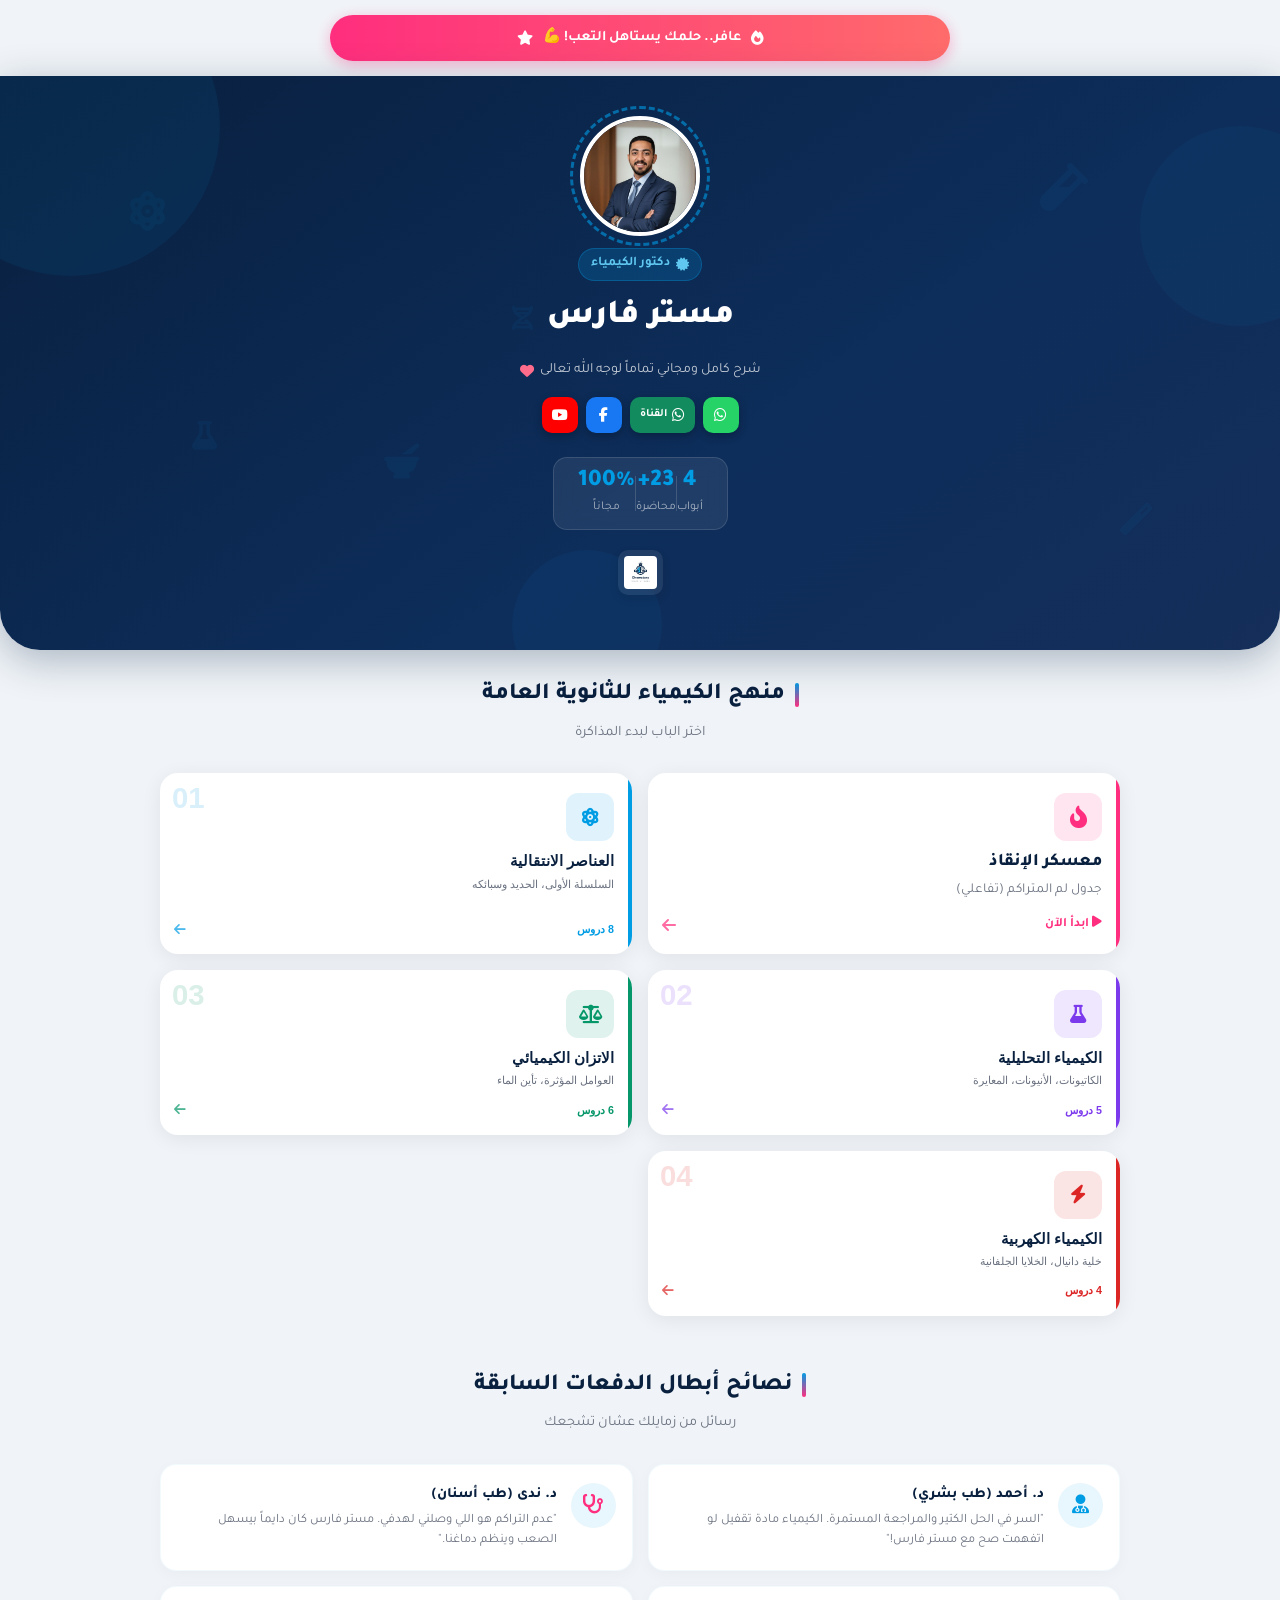
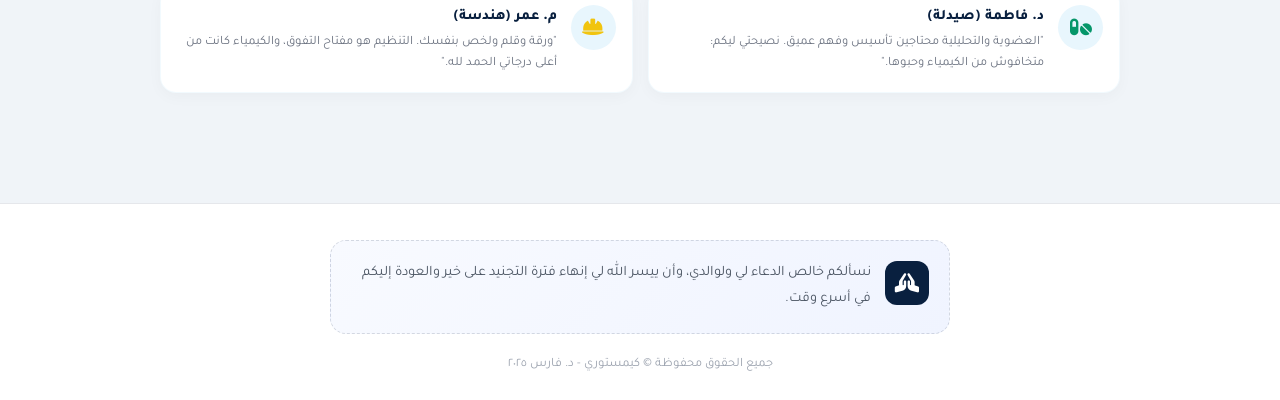
==== commit 1c0e3b9a: "Refactor logo and social links in index.html" ====
--- a/index.html
+++ b/index.html
@@ -48,8 +48,6 @@
         </div>
         
         <div class="container hero-content">
-            <img src="logo.png" alt="لوجو" class="main-logo-small" onerror="this.style.display='none'">
-            
             <div class="teacher-profile-card">
                 <div class="profile-img-wrapper">
                     <img src="profile.jpg" alt="مستر فارس" class="profile-img-show" onerror="this.src='https://ui-avatars.com/api/?name=Fares&background=009ce4&color=fff&size=150&bold=true'">
@@ -60,23 +58,14 @@
                     <span class="rank-badge"><i class="fas fa-certificate"></i> دكتور الكيمياء</span>
                     <h1 class="teacher-name">مستر فارس</h1>
                     <p class="description-text">
+                        شرح كامل ومجاني تماماً لوجه الله تعالى
                         <i class="fas fa-heart heart-icon"></i>
-                        شرح كامل ومجاني تماماً لوجه الله تعالى
                     </p>
                     <div class="social-links-overlap">
-                        <a href="https://wa.me/201001499397" target="_blank" class="social-btn whatsapp" title="واتساب">
-                            <i class="fab fa-whatsapp"></i>
-                        </a>
-                        <a href="https://whatsapp.com/channel/0029VaygNoqLikg107YNdh0l" target="_blank" class="social-btn wa-channel" title="قناة الواتساب">
-                            <i class="fab fa-whatsapp"></i>
-                            <span class="social-label">القناة</span>
-                        </a>
-                        <a href="https://www.facebook.com/share/12FsQ25HUQN/" target="_blank" class="social-btn facebook" title="فيسبوك">
-                            <i class="fab fa-facebook-f"></i>
-                        </a>
-                        <a href="https://youtube.com/@Chemist_ibrahem_Fares" target="_blank" class="social-btn youtube" title="يوتيوب">
-                            <i class="fab fa-youtube"></i>
-                        </a>
+                        <a href="https://wa.me/201001499397" target="_blank" class="social-btn whatsapp" title="واتساب"><i class="fab fa-whatsapp"></i></a>
+                        <a href="https://whatsapp.com/channel/0029VaygNoqLikg107YNdh0l" target="_blank" class="social-btn wa-channel" title="قناة الواتساب"><i class="fab fa-whatsapp"></i><span class="social-label">القناة</span></a>
+                        <a href="https://www.facebook.com/share/12FsQ25HUQN/" target="_blank" class="social-btn facebook" title="فيسبوك"><i class="fab fa-facebook-f"></i></a>
+                        <a href="https://youtube.com/@Chemist_ibrahem_Fares" target="_blank" class="social-btn youtube" title="يوتيوب"><i class="fab fa-youtube"></i></a>
                     </div>
                 </div>
             </div>
@@ -96,6 +85,10 @@
                     <span class="stat-number">100%</span>
                     <span class="stat-label">مجاناً</span>
                 </div>
+            </div>
+
+            <div class="logo-bottom-wrapper">
+                <img src="logo.png" alt="كيمستوري" class="logo-tiny" onerror="this.style.display='none'">
             </div>
         </div>
     </header>
@@ -194,6 +187,43 @@
                 <div class="lessons-grid" id="lesson-item-grid"></div>
             </div>
         </section>
+
+        <section class="testimonials-container">
+            <div class="section-header">
+                <h3 class="section-title"><span class="title-accent"></span>نصائح أبطال الدفعات السابقة</h3>
+                <p class="section-subtitle">رسائل من زمايلك عشان تشجعك</p>
+            </div>
+            <div class="testimonials-grid">
+                <div class="testi-card">
+                    <div class="testi-icon"><i class="fas fa-user-md"></i></div>
+                    <div class="testi-content">
+                        <h5>د. أحمد (طب بشري)</h5>
+                        <p>"السر في الحل الكتير والمراجعة المستمرة. الكيمياء مادة تقفيل لو اتفهمت صح مع مستر فارس!"</p>
+                    </div>
+                </div>
+                <div class="testi-card">
+                    <div class="testi-icon" style="color: #ff2e7e;"><i class="fas fa-stethoscope"></i></div>
+                    <div class="testi-content">
+                        <h5>د. ندى (طب أسنان)</h5>
+                        <p>"عدم التراكم هو اللي وصلني لهدفي. مستر فارس كان دايماً بيسهل الصعب وينظم دماغنا."</p>
+                    </div>
+                </div>
+                <div class="testi-card">
+                    <div class="testi-icon" style="color: #059669;"><i class="fas fa-pills"></i></div>
+                    <div class="testi-content">
+                        <h5>د. فاطمة (صيدلة)</h5>
+                        <p>"العضوية والتحليلية محتاجين تأسيس وفهم عميق. نصيحتي ليكم: متخافوش من الكيمياء وحبوها."</p>
+                    </div>
+                </div>
+                <div class="testi-card">
+                    <div class="testi-icon" style="color: #f1c40f;"><i class="fas fa-hard-hat"></i></div>
+                    <div class="testi-content">
+                        <h5>م. عمر (هندسة)</h5>
+                        <p>"ورقة وقلم ولخص بنفسك. التنظيم هو مفتاح التفوق، والكيمياء كانت من أعلى درجاتي الحمد لله."</p>
+                    </div>
+                </div>
+            </div>
+        </section>
     </main>
 
     <footer>
--- a/style.css
+++ b/style.css
@@ -73,13 +73,12 @@
 .shape-3 { width: 150px; height: 150px; bottom: -50px; left: 40%; opacity: 0.06; }
 
 .hero-content { display: flex; flex-direction: column; align-items: center; position: relative; z-index: 1; }
-.main-logo-small { width: 35px; position: absolute; top: 15px; right: 15px; background: white; padding: 6px; border-radius: 10px; box-shadow: 0 4px 12px rgba(0,0,0,0.2); }
 .teacher-profile-card { display: flex; flex-direction: column; align-items: center; text-align: center; gap: 12px; margin-top: 10px; }
 
 /* حلقة الصورة المتحركة */
 .profile-img-wrapper { position: relative; }
 .profile-img-show { width: 120px; height: 120px; border-radius: 50%; border: 4px solid white; object-fit: cover; object-position: center top; display: block; position: relative; z-index: 1; }
-.profile-ring { position: absolute; inset: -8px; border-radius: 50%; border: 2px dashed rgba(0, 156, 228, 0.6); animation: rotateDash 10s linear infinite; pointer-events: none; z-index: 0; }
+.profile-ring { position: absolute; inset: -10px; border-radius: 50%; border: 3px dashed rgba(0, 156, 228, 0.6); animation: rotateDash 10s linear infinite; pointer-events: none; z-index: 0; }
 @keyframes rotateDash { from { transform: rotate(0deg); } to { transform: rotate(360deg); } }
 
 .teacher-info-multi { display: flex; flex-direction: column; align-items: center; gap: 8px; }
@@ -100,6 +99,10 @@
 .stat-number { font-size: 1.5em; font-weight: 900; color: var(--sky); line-height: 1; }
 .stat-label { font-size: 0.75em; color: rgba(255,255,255,0.6); margin-top: 3px; }
 .stat-divider { width: 1px; height: 35px; background: rgba(255,255,255,0.15); }
+
+/* اللوجو تحت الإحصائيات */
+.logo-bottom-wrapper { margin-top: 20px; display: flex; justify-content: center; animation: panelIn 0.8s ease; }
+.logo-tiny { width: 45px; border-radius: 10px; background: rgba(255,255,255,0.08); padding: 6px; box-shadow: 0 4px 10px rgba(0,0,0,0.1); backdrop-filter: blur(5px); }
 
 /* ============ MAIN CONTENT & CHAPTERS ============ */
 .content-wrapper { padding-bottom: 50px; }
@@ -183,6 +186,15 @@
 .complete-checkbox::after { content: '\f00c'; font-family: 'Font Awesome 6 Free'; font-weight: 900; position: absolute; top: 50%; left: 50%; transform: translate(-50%, -50%) scale(0); color: white; font-size: 0.85em; transition: transform 0.2s; }
 .complete-checkbox:checked::after { transform: translate(-50%, -50%) scale(1); }
 
+/* ============ TESTIMONIALS (النصائح) ============ */
+.testimonials-container { margin-top: 50px; margin-bottom: 20px; }
+.testimonials-grid { display: grid; grid-template-columns: 1fr 1fr; gap: 15px; }
+.testi-card { background: var(--white); padding: 18px 16px; border-radius: 16px; display: flex; gap: 14px; align-items: flex-start; box-shadow: 0 4px 15px rgba(0,0,0,0.03); border: 1px solid rgba(0,156,228,0.05); transition: transform 0.2s, box-shadow 0.2s; }
+.testi-card:hover { transform: translateY(-3px); box-shadow: 0 8px 20px rgba(0,156,228,0.08); }
+.testi-icon { width: 45px; height: 45px; background: var(--sky-light); border-radius: 50%; display: flex; justify-content: center; align-items: center; font-size: 1.2em; color: var(--sky); flex-shrink: 0; }
+.testi-content h5 { font-size: 0.9em; font-weight: 800; color: var(--navy); margin-bottom: 4px; }
+.testi-content p { font-size: 0.8em; color: var(--muted); line-height: 1.6; }
+
 /* ============ FOOTER ============ */
 footer { background: var(--white); padding: 36px 0 24px; margin-top: 40px; border-top: 1px solid #e5e7eb; }
 .dua-section-card { background: linear-gradient(135deg, #f8faff, #f0f4ff); padding: 20px; border-radius: 16px; border: 1px dashed rgba(9,32,63,0.15); display: flex; gap: 14px; max-width: 620px; margin: 0 auto 20px; }
@@ -194,6 +206,7 @@
 /* ============ RESPONSIVE ============ */
 @media (max-width: 600px) {
     .chapters-grid { grid-template-columns: 1fr; }
+    .testimonials-grid { grid-template-columns: 1fr; }
     .day-row { padding: 12px; gap: 10px; }
     .date-column { width: 55px; height: 55px; }
     .play-lesson-btn { width: 36px; height: 36px; font-size: 0.95em; }
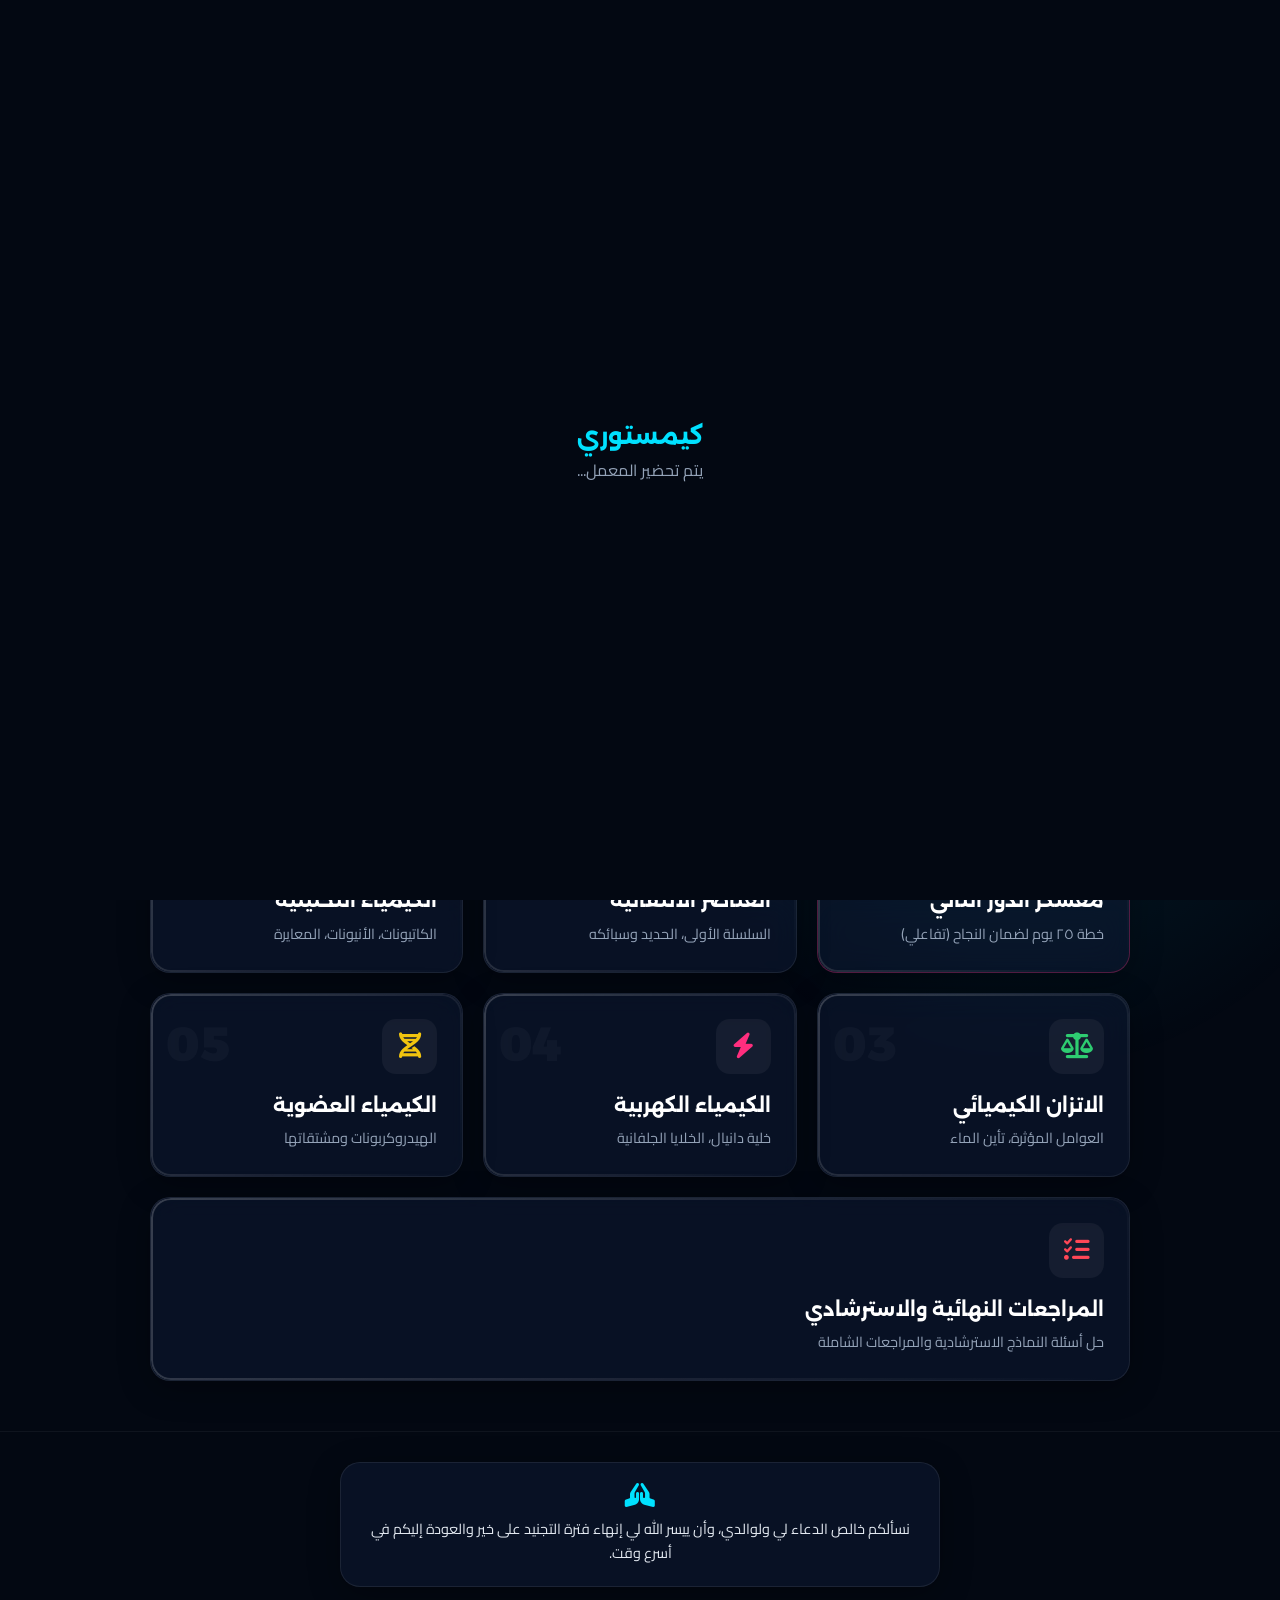
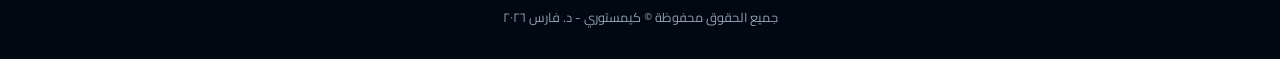
==== commit 9f473ded: "Refactor HTML structure and update styles" ====
--- a/index.html
+++ b/index.html
@@ -1,243 +1,135 @@
-<!DOCTYPE html>
-<html lang="ar" dir="rtl">
-<head>
-    <meta charset="UTF-8">
-    <meta name="viewport" content="width=device-width, initial-scale=1.0, viewport-fit=cover">
-    <title>كيمستوري | دكتور الكيمياء مستر فارس</title>
-    <link rel="stylesheet" href="style.css">
-    <link rel="manifest" href="manifest.json">
-    <meta name="theme-color" content="#09203f">
-    <meta name="description" content="منصة كيمستوري - شرح مادة الكيمياء للثانوية العامة مع مستر فارس">
-    <link rel="icon" type="image/png" href="icon-192.png">
-    <link rel="stylesheet" href="https://cdnjs.cloudflare.com/ajax/libs/font-awesome/6.4.0/css/all.min.css">
-    <link rel="preconnect" href="https://fonts.googleapis.com">
-    <link href="https://fonts.googleapis.com/css2?family=Cairo:wght@400;600;700;900&family=Tajawal:wght@400;500;700;800&display=swap" rel="stylesheet">
-</head>
-<body>
+<!DOCTYPE html>  
+<html lang="ar" dir="rtl">  
+<head>  
+    <meta charset="UTF-8">  
+    <meta name="viewport" content="width=device-width, initial-scale=1.0, viewport-fit=cover">  
+    <title>كيمستوري | دكتور الكيمياء مستر فارس</title>  
+    <link rel="stylesheet" href="style.css">  
+    <link rel="manifest" href="manifest.json">  
+    <meta name="theme-color" content="#030812">  
+    <meta name="description" content="منصة كيمستوري - شرح مادة الكيمياء للثانوية العامة مع مستر فارس">  
+    <link rel="icon" type="image/png" href="icon-192.png">  
+    <link rel="stylesheet" href="https://cdnjs.cloudflare.com/ajax/libs/font-awesome/6.4.0/css/all.min.css">  
+</head>  
+<body>  
+<!-- تأثيرات الإضاءة في الخلفية -->
+<div class="ambient-glow"></div>
+<div class="ambient-glow-2"></div>
 
-    <div id="page-loader" class="page-loader">
-        <div class="loader-atom">
-            <div class="nucleus"></div>
-            <div class="orbit orbit-1"><div class="electron"></div></div>
-            <div class="orbit orbit-2"><div class="electron"></div></div>
-            <div class="orbit orbit-3"><div class="electron"></div></div>
-        </div>
-        <p class="loader-text">كيمستوري</p>
-    </div>
+<div id="page-loader" class="page-loader" style="position: fixed; inset: 0; background: var(--bg); display: flex; flex-direction: column; align-items: center; justify-content: center; z-index: 9999; transition: 0.5s;">  
+    <h2 style="color: var(--sky); font-family: 'Alexandria', sans-serif;">كيمستوري</h2>  
+    <p style="color: var(--muted);">يتم تحضير المعمل...</p>
+</div>  
 
-    <div class="notification-bar">
-        <i class="fas fa-fire quote-icon"></i>
-        <span id="daily-quote" class="daily-quote-text">يتم تحميل حلمك..</span>
-        <i class="fas fa-star quote-icon"></i>
-    </div>
+<div class="notification-bar glass-panel">  
+    <i class="fas fa-fire quote-icon"></i>  
+    <span id="daily-quote" class="daily-quote-text">يتم تحميل حلمك..</span>  
+    <i class="fas fa-star quote-icon"></i>  
+</div>  
 
-    <header>
-        <div class="chem-bg-animations">
-            <i class="fas fa-atom chem-icon-1"></i>
-            <i class="fas fa-flask chem-icon-2"></i>
-            <i class="fas fa-vial chem-icon-3"></i>
-            <i class="fas fa-magic chem-icon-4"></i>
-            <i class="fas fa-dna chem-icon-5"></i>
-            <i class="fas fa-mortar-pestle chem-icon-6"></i>
+<header>  
+    <div class="container hero-content">  
+        <!-- العداد التنازلي للدور الثاني -->
+        <div class="countdown-banner glass-panel">
+            <h4><i class="fas fa-stopwatch"></i> متبقي على امتحان الدور الثاني:</h4>
+            <div class="countdown-timer">
+                <div class="time-box"><span id="days">00</span><span>يوم</span></div>
+                <div class="time-box"><span id="hours">00</span><span>ساعة</span></div>
+                <div class="time-box"><span id="mins">00</span><span>دقيقة</span></div>
+            </div>
         </div>
 
-        <div class="header-bg-shapes">
-            <div class="shape shape-1"></div>
-            <div class="shape shape-2"></div>
-            <div class="shape shape-3"></div>
-        </div>
-        
-        <div class="container hero-content">
-            <div class="teacher-profile-card">
-                <div class="profile-img-wrapper">
-                    <img src="profile.jpg" alt="مستر فارس" class="profile-img-show" onerror="this.src='https://ui-avatars.com/api/?name=Fares&background=009ce4&color=fff&size=150&bold=true'">
-                    <div class="profile-ring"></div>
-                </div>
-                
-                <div class="teacher-info-multi">
-                    <span class="rank-badge"><i class="fas fa-certificate"></i> دكتور الكيمياء</span>
-                    <h1 class="teacher-name">مستر فارس</h1>
-                    <p class="description-text">
-                        شرح كامل ومجاني تماماً لوجه الله تعالى
-                        <i class="fas fa-heart heart-icon"></i>
-                    </p>
-                    <div class="social-links-overlap">
-                        <a href="https://wa.me/201001499397" target="_blank" class="social-btn whatsapp" title="واتساب"><i class="fab fa-whatsapp"></i></a>
-                        <a href="https://whatsapp.com/channel/0029VaygNoqLikg107YNdh0l" target="_blank" class="social-btn wa-channel" title="قناة الواتساب"><i class="fab fa-whatsapp"></i><span class="social-label">القناة</span></a>
-                        <a href="https://www.facebook.com/share/12FsQ25HUQN/" target="_blank" class="social-btn facebook" title="فيسبوك"><i class="fab fa-facebook-f"></i></a>
-                        <a href="https://youtube.com/@Chemist_ibrahem_Fares" target="_blank" class="social-btn youtube" title="يوتيوب"><i class="fab fa-youtube"></i></a>
-                    </div>
-                </div>
-            </div>
+        <div class="teacher-profile-card">  
+            <img src="profile.jpg" alt="مستر فارس" class="profile-img-show" onerror="this.src='https://ui-avatars.com/api/?name=Fares&background=00e1ff&color=fff&size=150&bold=true'">  
+            <span class="rank-badge"><i class="fas fa-certificate"></i> دكتور الكيمياء</span>  
+            <h1 class="teacher-name">مستر فارس</h1>  
+            <p style="color: var(--muted); margin-bottom: 10px;">شرح كامل ومجاني لوجه الله تعالى <i class="fas fa-heart" style="color: var(--pink);"></i></p>  
+            
+            <div style="display: flex; gap: 10px; justify-content: center; flex-wrap: wrap;">  
+                <a href="https://wa.me/201001499397" target="_blank" class="glass-panel" style="padding: 8px 15px; color: #25D366;"><i class="fab fa-whatsapp"></i> تواصل</a>  
+                <a href="https://youtube.com/@Chemist_ibrahem_Fares" target="_blank" class="glass-panel" style="padding: 8px 15px; color: #FF0000;"><i class="fab fa-youtube"></i> يوتيوب</a>  
+            </div>  
+        </div>  
+    </div>  
+</header>  
 
-            <div class="stats-row">
-                <div class="stat-item">
-                    <span class="stat-number">4</span>
-                    <span class="stat-label">أبواب</span>
-                </div>
-                <div class="stat-divider"></div>
-                <div class="stat-item">
-                    <span class="stat-number">23+</span>
-                    <span class="stat-label">محاضرة</span>
-                </div>
-                <div class="stat-divider"></div>
-                <div class="stat-item">
-                    <span class="stat-number">100%</span>
-                    <span class="stat-label">مجاناً</span>
-                </div>
-            </div>
+<main class="container content-wrapper">  
+    <section class="chapters-grid-container" id="chapters-section">  
+        <div style="text-align: center; margin-bottom: 30px;">  
+            <h3 style="font-size: 1.8em; color: white;">منهج الكيمياء للثانوية العامة</h3>  
+            <p style="color: var(--muted);">اختر الباب لبدء المذاكرة</p>  
+        </div>  
 
-            <div class="logo-bottom-wrapper">
-                <img src="logo.png" alt="كيمستوري" class="logo-tiny" onerror="this.style.display='none'">
-            </div>
-        </div>
-    </header>
+        <div class="chapters-grid" id="main-chapter-grid">  
+            
+            <!-- كارت المعسكر الجديد -->
+            <a href="camp.html" class="chapter-card glass-panel" style="--card-color: #ff2e7e; border: 1px solid rgba(255,46,126,0.3);">  
+                <div class="chapter-icon-wrap" style="background: rgba(255, 46, 126, 0.2);"><i class="fas fa-fire-alt"></i></div>  
+                <div>  
+                    <h4 class="chapter-card-title">معسكر الدور الثاني</h4>  
+                    <p class="chapter-card-desc">خطة ٢٥ يوم لضمان النجاح (تفاعلي)</p>  
+                </div>  
+            </a>  
 
-    <main class="container content-wrapper">
-        <section class="chapters-grid-container" id="chapters-section">
-            <div class="section-header">
-                <h3 class="section-title"><span class="title-accent"></span>منهج الكيمياء للثانوية العامة</h3>
-                <p class="section-subtitle">اختر الباب لبدء المذاكرة</p>
-            </div>
+            <div class="chapter-card glass-panel" data-chapter="ch1" style="--card-color: #00e1ff;">  
+                <div class="chapter-number">01</div>  
+                <div class="chapter-icon-wrap"><i class="fas fa-atom"></i></div>  
+                <div><h4 class="chapter-card-title">العناصر الانتقالية</h4><p class="chapter-card-desc">السلسلة الأولى، الحديد وسبائكه</p></div>  
+            </div>  
 
-            <div class="chapters-grid" id="main-chapter-grid">
-                
-                <a href="camp.html" class="chapter-card" style="--card-color: #ff2e7e;">
-                    <div class="chapter-card-inner">
-                        <div class="chapter-icon-wrap" style="background: rgba(255, 46, 126, 0.12);">
-                            <i class="fas fa-fire-alt chapter-icon" style="color: #ff2e7e;"></i>
-                        </div>
-                        <div class="chapter-info">
-                            <h4 class="chapter-card-title">معسكر الإنقاذ</h4>
-                            <p class="chapter-card-desc">جدول لم المتراكم (تفاعلي)</p>
-                        </div>
-                        <div class="chapter-meta">
-                            <span class="lesson-count" style="color: #ff2e7e;"><i class="fas fa-play"></i> ابدأ الآن</span>
-                            <i class="fas fa-arrow-left chapter-arrow" style="color: #ff2e7e;"></i>
-                        </div>
-                    </div>
-                </a>
+            <div class="chapter-card glass-panel" data-chapter="ch2" style="--card-color: #8b5cf6;">  
+                <div class="chapter-number">02</div>  
+                <div class="chapter-icon-wrap"><i class="fas fa-flask"></i></div>  
+                <div><h4 class="chapter-card-title">الكيمياء التحليلية</h4><p class="chapter-card-desc">الكاتيونات، الأنيونات، المعايرة</p></div>  
+            </div>  
 
-                <button class="chapter-card" data-chapter="ch1" style="--card-color: #009ce4;">
-                    <div class="chapter-card-inner">
-                        <div class="chapter-number">01</div>
-                        <div class="chapter-icon-wrap"><i class="fas fa-atom chapter-icon"></i></div>
-                        <div class="chapter-info">
-                            <h4 class="chapter-card-title">العناصر الانتقالية</h4>
-                            <p class="chapter-card-desc">السلسلة الأولى، الحديد وسبائكه</p>
-                        </div>
-                        <div class="chapter-meta">
-                            <span class="lesson-count">8 دروس</span>
-                            <i class="fas fa-arrow-left chapter-arrow"></i>
-                        </div>
-                    </div>
-                </button>
+            <div class="chapter-card glass-panel" data-chapter="ch3" style="--card-color: #2ecc71;">  
+                <div class="chapter-number">03</div>  
+                <div class="chapter-icon-wrap"><i class="fas fa-balance-scale"></i></div>  
+                <div><h4 class="chapter-card-title">الاتزان الكيميائي</h4><p class="chapter-card-desc">العوامل المؤثرة، تأين الماء</p></div>  
+            </div>  
 
-                <button class="chapter-card" data-chapter="ch2" style="--card-color: #7c3aed;">
-                    <div class="chapter-card-inner">
-                        <div class="chapter-number">02</div>
-                        <div class="chapter-icon-wrap"><i class="fas fa-flask chapter-icon"></i></div>
-                        <div class="chapter-info">
-                            <h4 class="chapter-card-title">الكيمياء التحليلية</h4>
-                            <p class="chapter-card-desc">الكاتيونات، الأنيونات، المعايرة</p>
-                        </div>
-                        <div class="chapter-meta">
-                            <span class="lesson-count">5 دروس</span>
-                            <i class="fas fa-arrow-left chapter-arrow"></i>
-                        </div>
-                    </div>
-                </button>
+            <div class="chapter-card glass-panel" data-chapter="ch4" style="--card-color: #ff2e7e;">  
+                <div class="chapter-number">04</div>  
+                <div class="chapter-icon-wrap"><i class="fas fa-bolt"></i></div>  
+                <div><h4 class="chapter-card-title">الكيمياء الكهربية</h4><p class="chapter-card-desc">خلية دانيال، الخلايا الجلفانية</p></div>  
+            </div>  
 
-                <button class="chapter-card" data-chapter="ch3" style="--card-color: #059669;">
-                    <div class="chapter-card-inner">
-                        <div class="chapter-number">03</div>
-                        <div class="chapter-icon-wrap"><i class="fas fa-balance-scale chapter-icon"></i></div>
-                        <div class="chapter-info">
-                            <h4 class="chapter-card-title">الاتزان الكيميائي</h4>
-                            <p class="chapter-card-desc">العوامل المؤثرة، تأين الماء</p>
-                        </div>
-                        <div class="chapter-meta">
-                            <span class="lesson-count">6 دروس</span>
-                            <i class="fas fa-arrow-left chapter-arrow"></i>
-                        </div>
-                    </div>
-                </button>
+            <!-- الباب الخامس المضاف حديثاً -->
+            <div class="chapter-card glass-panel" data-chapter="ch5" style="--card-color: #f1c40f;">  
+                <div class="chapter-number">05</div>  
+                <div class="chapter-icon-wrap"><i class="fas fa-dna"></i></div>  
+                <div><h4 class="chapter-card-title">الكيمياء العضوية</h4><p class="chapter-card-desc">الهيدروكربونات ومشتقاتها</p></div>  
+            </div>  
 
-                <button class="chapter-card" data-chapter="ch4" style="--card-color: #dc2626;">
-                    <div class="chapter-card-inner">
-                        <div class="chapter-number">04</div>
-                        <div class="chapter-icon-wrap"><i class="fas fa-bolt chapter-icon"></i></div>
-                        <div class="chapter-info">
-                            <h4 class="chapter-card-title">الكيمياء الكهربية</h4>
-                            <p class="chapter-card-desc">خلية دانيال، الخلايا الجلفانية</p>
-                        </div>
-                        <div class="chapter-meta">
-                            <span class="lesson-count">4 دروس</span>
-                            <i class="fas fa-arrow-left chapter-arrow"></i>
-                        </div>
-                    </div>
-                </button>
-            </div>
+            <!-- قسم المراجعات النهائية -->
+            <div class="chapter-card glass-panel" data-chapter="rev" style="--card-color: #ff4757; grid-column: 1 / -1;">  
+                <div class="chapter-icon-wrap"><i class="fas fa-tasks"></i></div>  
+                <div><h4 class="chapter-card-title">المراجعات النهائية والاسترشادي</h4><p class="chapter-card-desc">حل أسئلة النماذج الاسترشادية والمراجعات الشاملة</p></div>  
+            </div>  
 
-            <div class="lessons-panel" id="lessons-panel">
-                <div class="lessons-header">
-                    <button id="back-to-chapters" class="back-btn"><i class="fas fa-arrow-right"></i><span>رجوع للأبواب</span></button>
-                    <h4 id="current-chapter-title" class="lesson-chapter-title"></h4>
-                </div>
-                <div class="lessons-grid" id="lesson-item-grid"></div>
-            </div>
-        </section>
+        </div>  
 
-        <section class="testimonials-container">
-            <div class="section-header">
-                <h3 class="section-title"><span class="title-accent"></span>نصائح أبطال الدفعات السابقة</h3>
-                <p class="section-subtitle">رسائل من زمايلك عشان تشجعك</p>
-            </div>
-            <div class="testimonials-grid">
-                <div class="testi-card">
-                    <div class="testi-icon"><i class="fas fa-user-md"></i></div>
-                    <div class="testi-content">
-                        <h5>د. أحمد (طب بشري)</h5>
-                        <p>"السر في الحل الكتير والمراجعة المستمرة. الكيمياء مادة تقفيل لو اتفهمت صح مع مستر فارس!"</p>
-                    </div>
-                </div>
-                <div class="testi-card">
-                    <div class="testi-icon" style="color: #ff2e7e;"><i class="fas fa-stethoscope"></i></div>
-                    <div class="testi-content">
-                        <h5>د. ندى (طب أسنان)</h5>
-                        <p>"عدم التراكم هو اللي وصلني لهدفي. مستر فارس كان دايماً بيسهل الصعب وينظم دماغنا."</p>
-                    </div>
-                </div>
-                <div class="testi-card">
-                    <div class="testi-icon" style="color: #059669;"><i class="fas fa-pills"></i></div>
-                    <div class="testi-content">
-                        <h5>د. فاطمة (صيدلة)</h5>
-                        <p>"العضوية والتحليلية محتاجين تأسيس وفهم عميق. نصيحتي ليكم: متخافوش من الكيمياء وحبوها."</p>
-                    </div>
-                </div>
-                <div class="testi-card">
-                    <div class="testi-icon" style="color: #f1c40f;"><i class="fas fa-hard-hat"></i></div>
-                    <div class="testi-content">
-                        <h5>م. عمر (هندسة)</h5>
-                        <p>"ورقة وقلم ولخص بنفسك. التنظيم هو مفتاح التفوق، والكيمياء كانت من أعلى درجاتي الحمد لله."</p>
-                    </div>
-                </div>
-            </div>
-        </section>
-    </main>
+        <div class="lessons-panel glass-panel" id="lessons-panel" style="display: none; padding: 25px; margin-top: 20px;">  
+            <div style="display: flex; gap: 15px; align-items: center; margin-bottom: 25px;">  
+                <button id="back-to-chapters" style="background: rgba(255,255,255,0.1); border: none; color: white; padding: 10px 15px; border-radius: 10px; cursor: pointer;"><i class="fas fa-arrow-right"></i> رجوع</button>  
+                <h4 id="current-chapter-title" style="color: white; margin: 0; font-size: 1.3em;"></h4>  
+            </div>  
+            <div class="lessons-grid" id="lesson-item-grid" style="display: grid; gap: 15px;"></div>  
+        </div>  
+    </section>  
+</main>  
 
-    <footer>
-        <div class="container footer-inner">
-            <div class="dua-section-card">
-                <div class="dua-icon-wrap"><i class="fas fa-hands-praying"></i></div>
-                <p>نسألكم خالص الدعاء لي ولوالدي، وأن ييسر الله لي إنهاء فترة التجنيد على خير والعودة إليكم في أسرع وقت.</p>
-            </div>
-            <div class="footer-bottom">
-                <p class="copyright">جميع الحقوق محفوظة © كيمستوري - د. فارس ٢٠٢٥</p>
-            </div>
-        </div>
-    </footer>
+<footer style="margin-top: 50px; padding: 30px 0; border-top: 1px solid rgba(255,255,255,0.05); text-align: center;">  
+    <div class="container">  
+        <div class="glass-panel" style="padding: 20px; max-width: 600px; margin: 0 auto 20px;">  
+            <i class="fas fa-hands-praying" style="font-size: 1.5em; color: var(--sky); margin-bottom: 10px;"></i>  
+            <p style="color: var(--text); font-size: 0.9em;">نسألكم خالص الدعاء لي ولوالدي، وأن ييسر الله لي إنهاء فترة التجنيد على خير والعودة إليكم في أسرع وقت.</p>  
+        </div>  
+        <p style="color: var(--muted); font-size: 0.8em;">جميع الحقوق محفوظة © كيمستوري - د. فارس ٢٠٢٦</p>  
+    </div>  
+</footer>  
 
-    <script src="app.js"></script>
-</body>
+<script src="app.js"></script>
+</body>  
 </html>
--- a/style.css
+++ b/style.css
@@ -1,24 +1,25 @@
 /* ============================================
-   كيمستوري - ستايل شيت احترافي النهائي
-   Tajawal + Cairo fonts | RTL Layout
-   ============================================ */
+كيمستوري - ستايل شيت (نسخة الدور الثاني - Glassmorphism)
+Alexandria & Cairo fonts | Modern UI
+============================================ */
 
-@import url('https://fonts.googleapis.com/css2?family=Cairo:wght@400;600;700;900&family=Tajawal:wght@400;500;700;800&display=swap');
+@import url('https://fonts.googleapis.com/css2?family=Alexandria:wght@400;600;700;900&family=Cairo:wght@400;600;700;800&display=swap');
 
 :root {
-    --navy: #09203f;
-    --navy-mid: #143b6e;
-    --sky: #009ce4;
-    --sky-light: #e8f6fd;
+    --navy: #091325;
+    --navy-mid: #132241;
+    --sky: #00e1ff;
+    --sky-dark: #009ce4;
+    --purple: #8b5cf6;
     --pink: #ff2e7e;
     --success: #2ecc71;
-    --warning: #f1c40f;
-    --bg: #f0f4f8;
+    --bg: #030812;
     --white: #ffffff;
-    --card-shadow: 0 4px 20px rgba(0,0,0,0.07);
-    --text: #1a2332;
-    --muted: #6b7280;
-    --radius: 18px;
+    --text: #e2e8f0;
+    --muted: #94a3b8;
+    --glass-bg: rgba(19, 34, 65, 0.4);
+    --glass-border: rgba(255, 255, 255, 0.08);
+    --radius: 20px;
     --wa: #25D366;
     --fb: #1877F2;
     --yt: #FF0000;
@@ -29,191 +30,83 @@
 body {
     background: var(--bg);
     color: var(--text);
-    font-family: 'Tajawal', 'Cairo', sans-serif;
-    font-size: 16px; 
-    line-height: 1.7; 
+    font-family: 'Cairo', sans-serif;
+    font-size: 16px;
+    line-height: 1.7;
     overflow-x: hidden;
+    position: relative;
 }
-.container { width: 92%; max-width: 980px; margin: 0 auto; padding: 0 10px; }
-a { text-decoration: none; }
 
-/* ============ PAGE LOADER ============ */
-.page-loader { position: fixed; inset: 0; background: var(--navy); display: flex; flex-direction: column; align-items: center; justify-content: center; z-index: 9999; transition: opacity 0.6s, visibility 0.6s; }
-.page-loader.fade-out { opacity: 0; visibility: hidden; }
-.loader-atom { position: relative; width: 80px; height: 80px; margin-bottom: 16px; }
-.nucleus { position: absolute; top: 50%; left: 50%; transform: translate(-50%, -50%); width: 16px; height: 16px; background: var(--sky); border-radius: 50%; box-shadow: 0 0 20px var(--sky); }
-.orbit { position: absolute; top: 50%; left: 50%; border: 1.5px solid rgba(0,156,228,0.4); border-radius: 50%; transform: translate(-50%, -50%); }
-.orbit-1 { width: 40px; height: 40px; animation: spin 1.2s linear infinite; }
-.orbit-2 { width: 60px; height: 60px; animation: spin 1.8s linear infinite reverse; }
-.orbit-3 { width: 80px; height: 80px; animation: spin 2.4s linear infinite; }
-@keyframes spin { from { transform: translate(-50%, -50%) rotate(0deg); } to { transform: translate(-50%, -50%) rotate(360deg); } }
-.loader-text { color: white; font-size: 1.4em; font-weight: 700; letter-spacing: 2px; }
+h1, h2, h3, h4, h5, .chapter-number, .stat-number {
+    font-family: 'Alexandria', sans-serif;
+}
 
-/* ============ NOTIFICATION BAR ============ */
-.notification-bar { display: flex; justify-content: center; align-items: center; gap: 10px; background: linear-gradient(90deg, #ff2e7e, #ff6b6b); color: white; padding: 11px 20px; border-radius: 50px; margin: 15px auto; width: 95%; max-width: 620px; box-shadow: 0 4px 15px rgba(255,46,126,0.35); font-size: 0.9em; font-weight: 600; text-align: center; }
+.container { width: 92%; max-width: 1000px; margin: 0 auto; padding: 0 10px; }
+a { text-decoration: none; color: inherit; }
 
-/* ============ HEADER ============ */
-header { background: linear-gradient(145deg, var(--navy) 0%, #0d2d5a 60%, #152e5a 100%); color: white; padding: 30px 0 55px; border-radius: 0 0 40px 40px; position: relative; overflow: hidden; margin-bottom: 25px; box-shadow: 0 10px 40px rgba(9,32,63,0.3); }
+/* ============ BACKGROUND EFFECTS ============ */
+.ambient-glow { position: fixed; top: -20%; left: -10%; width: 50vw; height: 50vw; background: radial-gradient(circle, rgba(139, 92, 246, 0.15) 0%, transparent 70%); border-radius: 50%; pointer-events: none; z-index: -1; }
+.ambient-glow-2 { position: fixed; bottom: -20%; right: -10%; width: 60vw; height: 60vw; background: radial-gradient(circle, rgba(0, 225, 255, 0.1) 0%, transparent 70%); border-radius: 50%; pointer-events: none; z-index: -1; }
 
-/* الانيميشن الكيميائية في الخلفية */
-.chem-bg-animations { position: absolute; inset: 0; overflow: hidden; pointer-events: none; z-index: 0; }
-.chem-bg-animations i { position: absolute; color: var(--sky); opacity: 0.06; animation: floatBackground linear infinite; }
-@keyframes floatBackground { 0% { transform: translateY(0) rotate(0deg); opacity: 0.01; } 10% { opacity: 0.06; } 90% { opacity: 0.06; } 100% { transform: translateY(-100px) rotate(360deg); opacity: 0.01; } }
-.chem-icon-1 { font-size: 2.5em; top: 20%; left: 10%; animation-duration: 25s; animation-delay: 0s; }
-.chem-icon-2 { font-size: 1.8em; top: 60%; left: 15%; animation-duration: 30s; animation-delay: -5s; }
-.chem-icon-3 { font-size: 3em; top: 15%; right: 15%; animation-duration: 28s; animation-delay: -10s; }
-.chem-icon-4 { font-size: 2em; bottom: 20%; right: 10%; animation-duration: 32s; animation-delay: -15s; }
-.chem-icon-5 { font-size: 1.5em; top: 40%; left: 40%; animation-duration: 35s; animation-delay: -2s; }
-.chem-icon-6 { font-size: 2.2em; bottom: 30%; left: 30%; animation-duration: 27s; animation-delay: -8s; }
+/* ============ GLASSMORPHISM CLASSES ============ */
+.glass-panel {
+    background: var(--glass-bg);
+    backdrop-filter: blur(16px);
+    -webkit-backdrop-filter: blur(16px);
+    border: 1px solid var(--glass-border);
+    box-shadow: 0 8px 32px rgba(0, 0, 0, 0.3);
+    border-radius: var(--radius);
+}
 
-.header-bg-shapes { position: absolute; inset: 0; pointer-events: none; overflow: hidden; z-index: 0; }
-.shape { position: absolute; border-radius: 50%; background: var(--sky); opacity: 0.07; }
-.shape-1 { width: 300px; height: 300px; top: -100px; left: -80px; }
-.shape-2 { width: 200px; height: 200px; top: 50px; right: -60px; opacity: 0.05; }
-.shape-3 { width: 150px; height: 150px; bottom: -50px; left: 40%; opacity: 0.06; }
+/* ============ HEADER & COUNTDOWN ============ */
+header { padding: 40px 0 60px; position: relative; overflow: hidden; margin-bottom: 30px; border-bottom: 1px solid rgba(255,255,255,0.05); background: linear-gradient(180deg, var(--navy) 0%, var(--bg) 100%); }
+.countdown-banner { display: flex; justify-content: center; align-items: center; gap: 15px; padding: 12px; margin-bottom: 25px; border-radius: 12px; border-left: 4px solid var(--sky); background: rgba(0, 225, 255, 0.05); }
+.countdown-banner h4 { color: var(--sky); font-size: 1em; margin: 0; }
+.countdown-timer { display: flex; gap: 10px; direction: ltr; }
+.time-box { background: rgba(255,255,255,0.1); padding: 5px 12px; border-radius: 8px; font-weight: 700; color: white; display: flex; flex-direction: column; align-items: center; line-height: 1.2; }
+.time-box span { font-size: 0.6em; color: var(--muted); font-weight: 400; text-transform: uppercase; }
 
-.hero-content { display: flex; flex-direction: column; align-items: center; position: relative; z-index: 1; }
-.teacher-profile-card { display: flex; flex-direction: column; align-items: center; text-align: center; gap: 12px; margin-top: 10px; }
+.teacher-profile-card { display: flex; flex-direction: column; align-items: center; text-align: center; gap: 15px; z-index: 1; position: relative; }
+.profile-img-show { width: 130px; height: 130px; border-radius: 50%; border: 3px solid var(--sky); padding: 4px; box-shadow: 0 0 25px rgba(0, 225, 255, 0.3); object-fit: cover; }
+.teacher-name { font-size: 2.5em; font-weight: 900; color: white; text-shadow: 0 0 20px rgba(255,255,255,0.2); margin: 0; }
+.rank-badge { background: linear-gradient(90deg, var(--sky-dark), var(--purple)); color: white; padding: 6px 16px; border-radius: 20px; font-size: 0.85em; font-weight: 600; box-shadow: 0 4px 15px rgba(139, 92, 246, 0.3); }
 
-/* حلقة الصورة المتحركة */
-.profile-img-wrapper { position: relative; }
-.profile-img-show { width: 120px; height: 120px; border-radius: 50%; border: 4px solid white; object-fit: cover; object-position: center top; display: block; position: relative; z-index: 1; }
-.profile-ring { position: absolute; inset: -10px; border-radius: 50%; border: 3px dashed rgba(0, 156, 228, 0.6); animation: rotateDash 10s linear infinite; pointer-events: none; z-index: 0; }
-@keyframes rotateDash { from { transform: rotate(0deg); } to { transform: rotate(360deg); } }
+/* ============ CARDS & HOVER ============ */
+.chapters-grid { display: grid; grid-template-columns: repeat(auto-fit, minmax(280px, 1fr)); gap: 20px; margin-top: 20px; }
+.chapter-card { position: relative; padding: 25px; display: flex; flex-direction: column; gap: 15px; text-align: right; cursor: pointer; transition: all 0.4s cubic-bezier(0.175, 0.885, 0.32, 1.275); overflow: hidden; }
+.chapter-card::before { content: ''; position: absolute; inset: 0; border-radius: var(--radius); padding: 2px; background: linear-gradient(135deg, rgba(255,255,255,0.2), rgba(255,255,255,0)); -webkit-mask: linear-gradient(#fff 0 0) content-box, linear-gradient(#fff 0 0); -webkit-mask-composite: xor; mask-composite: exclude; pointer-events: none; }
+.chapter-card:hover { transform: translateY(-8px) scale(1.02); box-shadow: 0 15px 35px rgba(0, 0, 0, 0.4); border-color: var(--card-color); }
+.chapter-card:hover .chapter-icon-wrap { background: var(--card-color); color: white; transform: rotate(10deg) scale(1.1); box-shadow: 0 0 20px var(--card-color); }
+.chapter-number { font-size: 3em; font-weight: 900; color: rgba(255,255,255,0.03); position: absolute; top: 10px; left: 15px; }
+.chapter-icon-wrap { width: 55px; height: 55px; border-radius: 14px; background: rgba(255,255,255,0.05); display: flex; justify-content: center; align-items: center; font-size: 1.6em; color: var(--card-color); transition: all 0.3s ease; }
+.chapter-card-title { font-size: 1.2em; color: white; margin-bottom: 5px; }
+.chapter-card-desc { font-size: 0.9em; color: var(--muted); }
 
-.teacher-info-multi { display: flex; flex-direction: column; align-items: center; gap: 8px; }
-.rank-badge { display: inline-flex; align-items: center; gap: 6px; background: rgba(0,156,228,0.2); color: #60c8f0; padding: 4px 12px; border-radius: 20px; font-size: 0.82em; font-weight: 700; border: 1px solid rgba(0,156,228,0.3); }
-.teacher-name { font-size: 2.1em; font-weight: 900; color: white; }
-.description-text { font-size: 0.88em; color: rgba(255,255,255,0.75); display: flex; align-items: center; justify-content: center; gap: 6px; margin-top: 5px; }
-.heart-icon { color: #ff6b8a; }
+/* ============ NOTIFICATION ============ */
+.notification-bar { background: rgba(139, 92, 246, 0.15); border: 1px solid rgba(139, 92, 246, 0.3); color: #e2e8f0; padding: 12px 20px; border-radius: 12px; margin: 20px auto; width: 95%; max-width: 800px; text-align: center; font-size: 0.95em; display: flex; align-items: center; justify-content: center; gap: 10px; }
+.quote-icon { color: var(--sky); font-size: 1.1em; }
 
-.social-links-overlap { display: flex; gap: 8px; margin-top: 6px; justify-content: center; flex-wrap: wrap; }
-.social-btn { display: inline-flex; align-items: center; justify-content: center; color: white; text-decoration: none; height: 36px; min-width: 36px; padding: 0 10px; border-radius: 10px; box-shadow: 0 3px 8px rgba(0,0,0,0.25); font-size: 0.9em; transition: transform 0.2s; }
-.social-btn:hover { transform: translateY(-2px); }
-.social-label { font-size: 0.78em; font-weight: 700; margin-right: 5px; }
-.whatsapp { background: var(--wa); } .wa-channel { background: #128c5e; } .facebook { background: var(--fb); } .youtube { background: var(--yt); }
+/* ============ CAMP DASHBOARD ============ */
+.progress-dashboard { display: flex; flex-direction: column; gap: 15px; padding: 25px; margin-bottom: 30px; position: relative; overflow: hidden; }
+.progress-dashboard::after { content: ''; position: absolute; top: 0; right: 0; width: 150px; height: 150px; background: var(--purple); filter: blur(80px); opacity: 0.2; pointer-events: none; }
+.progress-bar-container { height: 14px; background: rgba(255,255,255,0.1); border-radius: 20px; overflow: hidden; box-shadow: inset 0 2px 5px rgba(0,0,0,0.2); }
+.progress-bar-fill { height: 100%; background: linear-gradient(90deg, var(--purple), var(--sky)); width: 0%; border-radius: 20px; transition: width 1s cubic-bezier(0.4, 0, 0.2, 1); position: relative; }
+.progress-bar-fill::after { content: ''; position: absolute; top: 0; left: 0; right: 0; bottom: 0; background: linear-gradient(90deg, transparent, rgba(255,255,255,0.4), transparent); transform: translateX(-100%); animation: shimmer 2s infinite; }
+@keyframes shimmer { 100% { transform: translateX(100%); } }
+.day-row { display: flex; align-items: center; gap: 15px; padding: 15px; margin-bottom: 15px; border: 1px solid rgba(255,255,255,0.05); background: rgba(255,255,255,0.02); border-radius: 16px; transition: all 0.3s ease; }
+.day-row:hover { background: rgba(255,255,255,0.05); transform: translateX(-5px); }
+.day-row.completed { opacity: 0.6; background: rgba(46, 204, 113, 0.05); border-color: rgba(46, 204, 113, 0.2); }
+.day-row.completed .lesson-title-backlog { text-decoration: line-through; }
+.date-column { background: rgba(0, 225, 255, 0.1); color: var(--sky); padding: 10px; border-radius: 12px; text-align: center; min-width: 70px; }
+.play-lesson-btn { background: var(--sky); color: var(--navy); border: none; width: 40px; height: 40px; border-radius: 50%; cursor: pointer; transition: 0.3s; box-shadow: 0 0 15px rgba(0,225,255,0.4); }
+.play-lesson-btn:hover { transform: scale(1.1); background: white; }
 
-/* احصائيات الهيدر */
-.stats-row { display: flex; align-items: center; gap: 0; background: rgba(255,255,255,0.08); border: 1px solid rgba(255,255,255,0.12); border-radius: 14px; padding: 12px 24px; margin-top: 24px; backdrop-filter: blur(10px); }
-.stat-item { display: flex; flex-direction: column; align-items: center; flex: 1; }
-.stat-number { font-size: 1.5em; font-weight: 900; color: var(--sky); line-height: 1; }
-.stat-label { font-size: 0.75em; color: rgba(255,255,255,0.6); margin-top: 3px; }
-.stat-divider { width: 1px; height: 35px; background: rgba(255,255,255,0.15); }
+/* Responsive */
+@media (max-width: 768px) {
+    .chapters-grid { grid-template-columns: 1fr; }
+    .teacher-name { font-size: 2em; }
+}
+::-webkit-scrollbar { width: 6px; }
+::-webkit-scrollbar-track { background: var(--bg); }
+::-webkit-scrollbar-thumb { background: var(--purple); border-radius: 10px; }
 
-/* اللوجو تحت الإحصائيات */
-.logo-bottom-wrapper { margin-top: 20px; display: flex; justify-content: center; animation: panelIn 0.8s ease; }
-.logo-tiny { width: 45px; border-radius: 10px; background: rgba(255,255,255,0.08); padding: 6px; box-shadow: 0 4px 10px rgba(0,0,0,0.1); backdrop-filter: blur(5px); }
-
-/* ============ MAIN CONTENT & CHAPTERS ============ */
-.content-wrapper { padding-bottom: 50px; }
-.chapters-grid-container { margin-top: 10px; }
-.section-header { text-align: center; margin-bottom: 28px; }
-.section-title { font-size: 1.45em; font-weight: 800; color: var(--navy); display: flex; align-items: center; justify-content: center; gap: 10px; }
-.title-accent { display: inline-block; width: 4px; height: 24px; background: linear-gradient(to bottom, var(--sky), var(--pink)); border-radius: 2px; }
-.section-subtitle { color: var(--muted); font-size: 0.9em; margin-top: 6px; }
-
-.chapters-grid { display: grid; grid-template-columns: 1fr 1fr; gap: 16px; transition: opacity 0.3s; }
-.chapters-grid.hidden-grid { display: none; }
-
-.chapter-card { background: var(--white); border: none; border-radius: var(--radius); box-shadow: var(--card-shadow); cursor: pointer; text-align: right; padding: 0; overflow: hidden; position: relative; transition: transform 0.2s; display: block; width: 100%; color: inherit; }
-.chapter-card:hover { transform: translateY(-5px); }
-.chapter-card::before { content: ''; position: absolute; top: 0; right: 0; width: 4px; height: 100%; background: var(--card-color, var(--sky)); border-radius: 0 var(--radius) var(--radius) 0; }
-.chapter-card-inner { padding: 20px 18px 18px 14px; display: flex; flex-direction: column; gap: 10px; height: 100%; }
-.chapter-number { font-size: 2.2em; font-weight: 900; color: var(--card-color, var(--sky)); opacity: 0.15; line-height: 1; position: absolute; top: 10px; left: 12px; pointer-events: none; }
-.chapter-icon-wrap { width: 48px; height: 48px; background: color-mix(in srgb, var(--card-color, var(--sky)) 12%, transparent); border-radius: 12px; display: flex; align-items: center; justify-content: center; }
-.chapter-icon { font-size: 1.4em; color: var(--card-color, var(--sky)); }
-.chapter-info { flex: 1; }
-.chapter-card-title { font-size: 1.1em; font-weight: 800; color: var(--navy); line-height: 1.4; }
-.chapter-card-desc { font-size: 0.85em; color: var(--muted); margin-top: 4px; line-height: 1.5; }
-.chapter-meta { display: flex; align-items: center; justify-content: space-between; margin-top: 4px; }
-.lesson-count { font-size: 0.8em; color: var(--card-color, var(--sky)); font-weight: 700; }
-.chapter-arrow { color: var(--card-color, var(--sky)); opacity: 0.7; }
-
-/* ============ LESSONS PANEL ============ */
-.lessons-panel { display: none; }
-.lessons-panel.visible { display: block; animation: panelIn 0.35s ease-out; }
-@keyframes panelIn { from { opacity: 0; transform: translateY(16px); } to { opacity: 1; transform: translateY(0); } }
-
-.lessons-header { display: flex; align-items: center; gap: 14px; margin-bottom: 20px; }
-.back-btn { background: var(--white); border: 1.5px solid #e5e7eb; color: var(--navy); cursor: pointer; font-weight: 700; display: flex; align-items: center; gap: 7px; border-radius: 10px; padding: 9px 16px; font-size: 0.88em; }
-.lesson-chapter-title { font-size: 1.2em; font-weight: 800; color: var(--chapter-color); flex: 1; }
-
-.lessons-grid { display: grid; grid-template-columns: 1fr; gap: 12px; }
-.lesson-card { display: flex; flex-direction: row; align-items: center; gap: 16px; background: var(--white); padding: 16px; border-radius: 16px; box-shadow: 0 4px 15px rgba(0,0,0,0.05); border: 2px solid transparent; }
-.lesson-card:hover { background: var(--sky-light); border-color: rgba(0,156,228,0.2); }
-.lesson-icon-wrap-l { width: 65px; height: 65px; border-radius: 16px; display: flex; align-items: center; justify-content: center; font-size: 1.8em; flex-shrink: 0; }
-.lesson-card--video .lesson-icon-wrap-l { background: rgba(255,0,0,0.08); color: #FF0000; }
-.lesson-card--workshop .lesson-icon-wrap-l { background: rgba(24,119,242,0.08); color: #1877F2; }
-.lesson-card--pdf .lesson-icon-wrap-l { background: rgba(226,87,76,0.08); color: #e2574c; }
-.lesson-content { display: flex; flex-direction: column; align-items: flex-start; text-align: right; flex: 1; }
-.lesson-card-title { font-size: 1.05em; font-weight: 800; line-height: 1.6; color: var(--text); margin-bottom: 5px; }
-.lesson-type-badge { display: inline-block; font-size: 0.72em; font-weight: 700; padding: 2px 8px; border-radius: 6px; margin-top: 2px; }
-.lesson-type-badge--video { background: rgba(255,0,0,0.08); color: #cc0000; }
-.lesson-type-badge--workshop { background: rgba(24,119,242,0.08); color: #1559b8; }
-.lesson-type-badge--pdf { background: rgba(226,87,76,0.08); color: #c04030; }
-
-/* ============ CAMP PAGE STYLES ============ */
-.backlog-container { padding-bottom: 40px; }
-.backlog-header { text-align: center; margin-bottom: 25px; margin-top: 15px; }
-.backlog-title { font-size: 1.6em; font-weight: 900; color: var(--navy); display: flex; align-items: center; justify-content: center; gap: 10px; }
-.fire-icon { color: var(--pink); animation: pulse 1.5s infinite; }
-@keyframes pulse { 0%, 100% { transform: scale(1); } 50% { transform: scale(1.1); } }
-.backlog-subtitle { color: var(--muted); font-size: 0.9em; margin-top: 4px; }
-.progress-dashboard { background: linear-gradient(135deg, var(--sky-light), #fbfdff); padding: 20px; border-radius: 16px; margin-bottom: 25px; border: 1px solid rgba(0,156,228,0.15); display: flex; flex-direction: column; align-items: center; gap: 12px; }
-.progress-meta { display: flex; align-items: center; justify-content: space-between; width: 100%; font-weight: 700; }
-.progress-label { font-size: 0.95em; color: var(--navy-mid); }
-.progress-percent { font-size: 1.2em; color: var(--sky); font-weight: 900; }
-.progress-bar-container { width: 100%; height: 12px; background: #e1e9f0; border-radius: 10px; overflow: hidden; position: relative; }
-.progress-bar-fill { height: 100%; background: linear-gradient(90deg, var(--sky), var(--success)); width: 0%; border-radius: 10px; transition: width 0.8s ease; }
-.status-message { font-size: 0.88em; color: var(--muted); font-weight: 600; text-align: center; transition: color 0.3s; }
-.status-message.great { color: var(--success); }
-.backlog-table { display: flex; flex-direction: column; gap: 12px; }
-.day-row { background: var(--white); border-radius: 14px; padding: 16px; display: flex; align-items: center; gap: 15px; border: 2px solid transparent; box-shadow: 0 2px 10px rgba(0,0,0,0.03); transition: all 0.3s; }
-.day-row.completed { background: color-mix(in srgb, var(--success) 10%, var(--white)); border-color: color-mix(in srgb, var(--success) 30%, transparent); }
-.date-column { display: flex; flex-direction: column; align-items: center; justify-content: center; background: var(--bg); color: var(--navy); padding: 10px; border-radius: 10px; width: 65px; height: 65px; }
-.day-name { font-size: 0.75em; font-weight: 700; opacity: 0.7; }
-.day-date { font-size: 1.1em; font-weight: 900; line-height: 1.1; margin-top: 2px; }
-.content-column { flex: 1; display: flex; flex-direction: column; gap: 4px; }
-.chapter-tag { font-size: 0.7em; font-weight: 700; color: var(--white); background: var(--sky); padding: 2px 8px; border-radius: 6px; align-self: flex-start; }
-.lesson-title-backlog { font-size: 0.95em; font-weight: 800; color: var(--text); line-height: 1.5; }
-.day-row.completed .lesson-title-backlog { text-decoration: line-through; opacity: 0.6; }
-.action-column { display: flex; align-items: center; gap: 10px; }
-.play-lesson-btn { width: 42px; height: 42px; border-radius: 50%; border: none; background: var(--bg); color: var(--sky); display: flex; align-items: center; justify-content: center; font-size: 1.1em; cursor: pointer; transition: all 0.2s; }
-.play-lesson-btn:hover { background: var(--sky); color: var(--white); }
-.day-row.completed .play-lesson-btn { background: #e1e9f0; color: var(--muted); cursor: default; }
-.complete-checkbox { position: relative; width: 26px; height: 26px; cursor: pointer; -webkit-appearance: none; appearance: none; background: var(--white); border: 2px solid #ccd5e0; border-radius: 7px; transition: all 0.2s; }
-.complete-checkbox:checked { background: var(--success); border-color: var(--success); }
-.complete-checkbox::after { content: '\f00c'; font-family: 'Font Awesome 6 Free'; font-weight: 900; position: absolute; top: 50%; left: 50%; transform: translate(-50%, -50%) scale(0); color: white; font-size: 0.85em; transition: transform 0.2s; }
-.complete-checkbox:checked::after { transform: translate(-50%, -50%) scale(1); }
-
-/* ============ TESTIMONIALS (النصائح) ============ */
-.testimonials-container { margin-top: 50px; margin-bottom: 20px; }
-.testimonials-grid { display: grid; grid-template-columns: 1fr 1fr; gap: 15px; }
-.testi-card { background: var(--white); padding: 18px 16px; border-radius: 16px; display: flex; gap: 14px; align-items: flex-start; box-shadow: 0 4px 15px rgba(0,0,0,0.03); border: 1px solid rgba(0,156,228,0.05); transition: transform 0.2s, box-shadow 0.2s; }
-.testi-card:hover { transform: translateY(-3px); box-shadow: 0 8px 20px rgba(0,156,228,0.08); }
-.testi-icon { width: 45px; height: 45px; background: var(--sky-light); border-radius: 50%; display: flex; justify-content: center; align-items: center; font-size: 1.2em; color: var(--sky); flex-shrink: 0; }
-.testi-content h5 { font-size: 0.9em; font-weight: 800; color: var(--navy); margin-bottom: 4px; }
-.testi-content p { font-size: 0.8em; color: var(--muted); line-height: 1.6; }
-
-/* ============ FOOTER ============ */
-footer { background: var(--white); padding: 36px 0 24px; margin-top: 40px; border-top: 1px solid #e5e7eb; }
-.dua-section-card { background: linear-gradient(135deg, #f8faff, #f0f4ff); padding: 20px; border-radius: 16px; border: 1px dashed rgba(9,32,63,0.15); display: flex; gap: 14px; max-width: 620px; margin: 0 auto 20px; }
-.dua-icon-wrap { width: 44px; height: 44px; background: var(--navy); border-radius: 12px; display: flex; align-items: center; justify-content: center; color: white; font-size: 1.2em; flex-shrink: 0; }
-.dua-section-card p { font-size: 0.9em; color: #4b5563; line-height: 1.8; }
-.footer-bottom { display: flex; flex-direction: column; align-items: center; gap: 8px; }
-.copyright { color: #9ca3af; font-size: 0.8em; }
-
-/* ============ RESPONSIVE ============ */
-@media (max-width: 600px) {
-    .chapters-grid { grid-template-columns: 1fr; }
-    .testimonials-grid { grid-template-columns: 1fr; }
-    .day-row { padding: 12px; gap: 10px; }
-    .date-column { width: 55px; height: 55px; }
-    .play-lesson-btn { width: 36px; height: 36px; font-size: 0.95em; }
-    .teacher-name { font-size: 1.75em; }
-    .stats-row { padding: 10px 16px; gap: 0; }
-    .stat-number { font-size: 1.25em; }
-}
-::-webkit-scrollbar { width: 5px; }
-::-webkit-scrollbar-track { background: var(--bg); }
-::-webkit-scrollbar-thumb { background: #c5d0de; border-radius: 4px; }
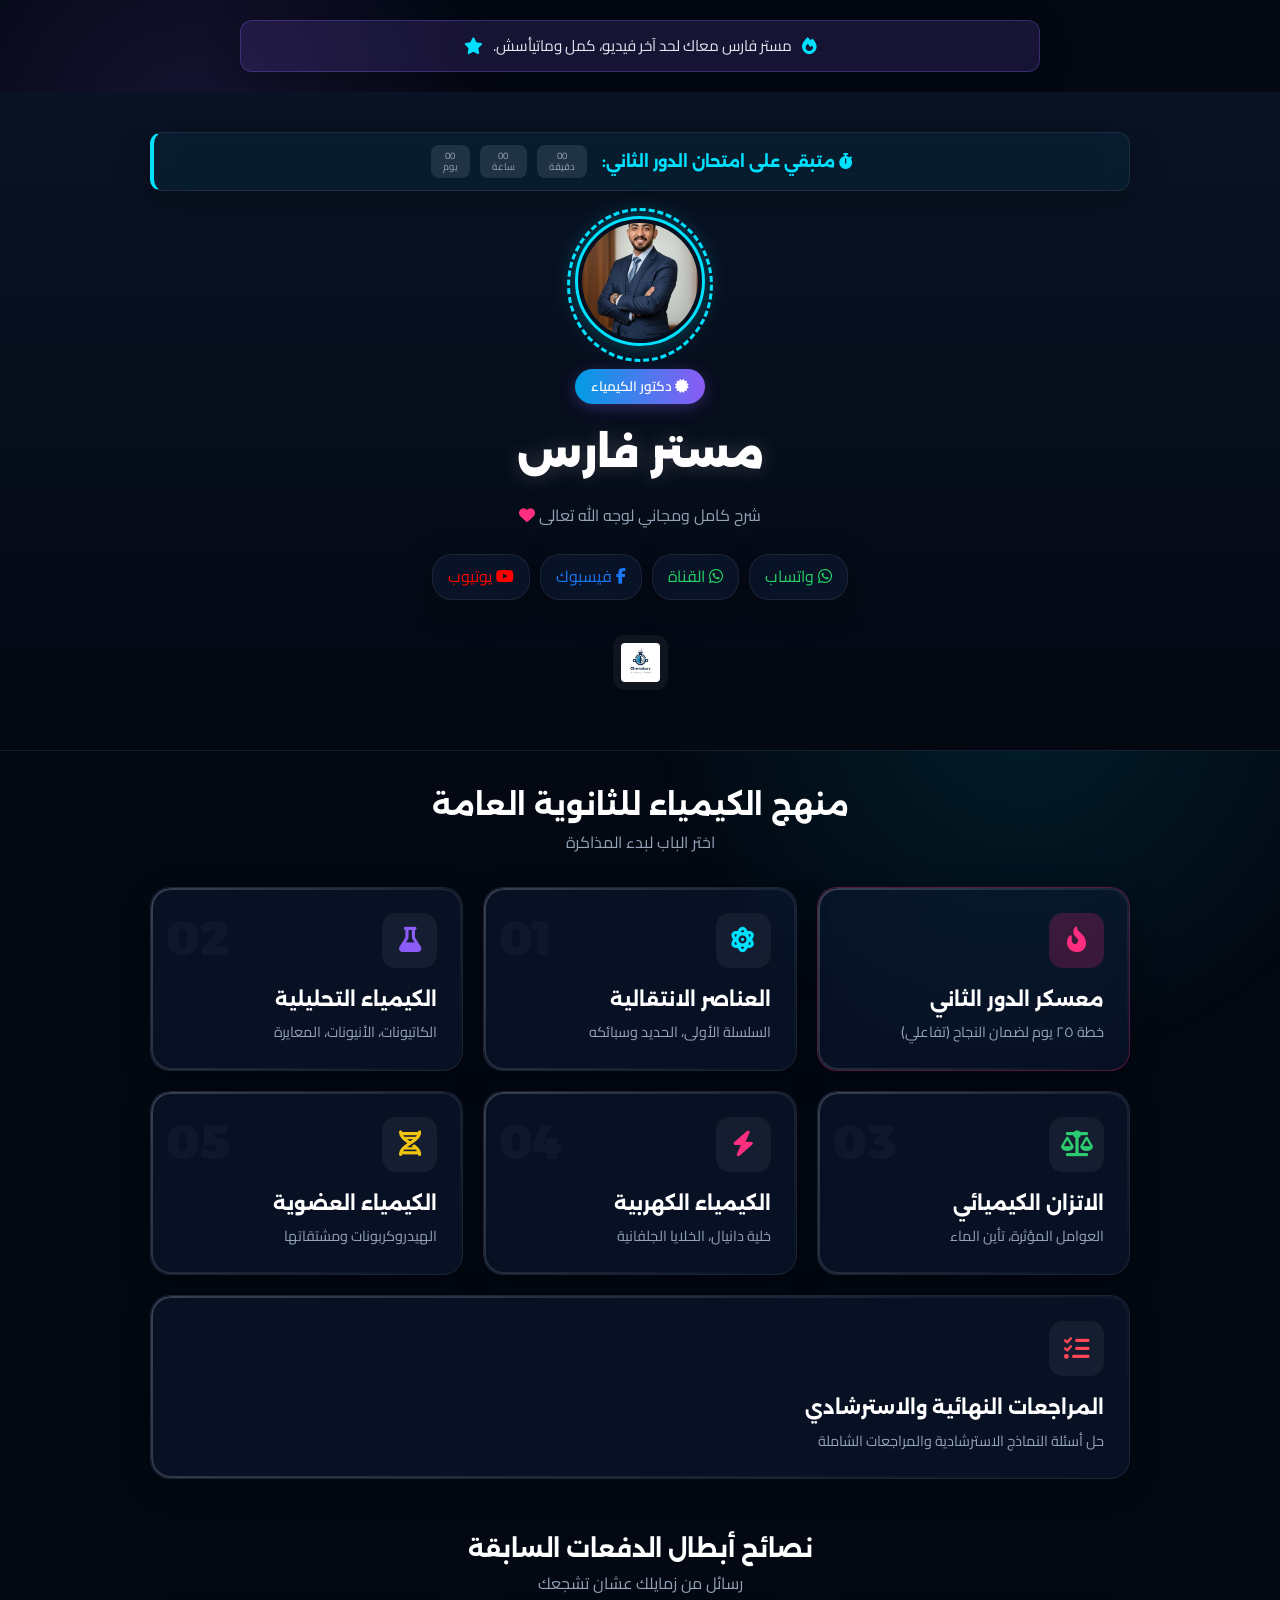
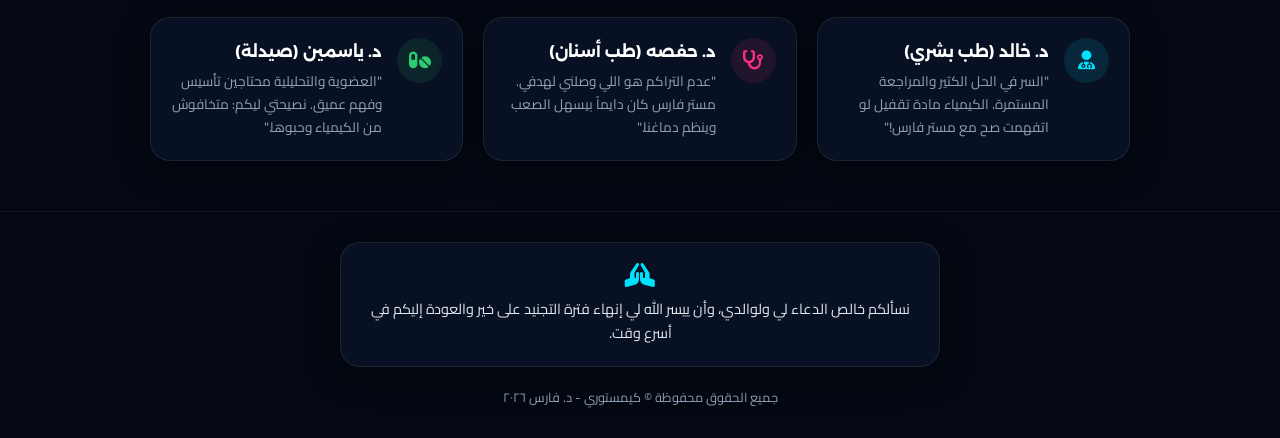
==== commit 0b69c81d: "Enhance teacher profile and social media links" ====
--- a/index.html
+++ b/index.html
@@ -40,15 +40,26 @@
         </div>
 
         <div class="teacher-profile-card">  
-            <img src="profile.jpg" alt="مستر فارس" class="profile-img-show" onerror="this.src='https://ui-avatars.com/api/?name=Fares&background=00e1ff&color=fff&size=150&bold=true'">  
+            <div class="profile-img-wrapper">
+                <img src="profile.jpg" alt="مستر فارس" class="profile-img-show" onerror="this.src='https://ui-avatars.com/api/?name=Fares&background=00e1ff&color=fff&size=150&bold=true'">  
+                <div class="profile-ring"></div>
+            </div>
+            
             <span class="rank-badge"><i class="fas fa-certificate"></i> دكتور الكيمياء</span>  
             <h1 class="teacher-name">مستر فارس</h1>  
             <p style="color: var(--muted); margin-bottom: 10px;">شرح كامل ومجاني لوجه الله تعالى <i class="fas fa-heart" style="color: var(--pink);"></i></p>  
             
+            <!-- روابط السوشيال ميديا كاملة -->
             <div style="display: flex; gap: 10px; justify-content: center; flex-wrap: wrap;">  
-                <a href="https://wa.me/201001499397" target="_blank" class="glass-panel" style="padding: 8px 15px; color: #25D366;"><i class="fab fa-whatsapp"></i> تواصل</a>  
+                <a href="https://wa.me/201001499397" target="_blank" class="glass-panel" style="padding: 8px 15px; color: #25D366;"><i class="fab fa-whatsapp"></i> واتساب</a>  
+                <a href="https://whatsapp.com/channel/0029VaygNoqLikg107YNdh0l" target="_blank" class="glass-panel" style="padding: 8px 15px; color: #25D366;"><i class="fab fa-whatsapp"></i> القناة</a>  
+                <a href="https://www.facebook.com/share/12FsQ25HUQN/" target="_blank" class="glass-panel" style="padding: 8px 15px; color: #1877F2;"><i class="fab fa-facebook-f"></i> فيسبوك</a>  
                 <a href="https://youtube.com/@Chemist_ibrahem_Fares" target="_blank" class="glass-panel" style="padding: 8px 15px; color: #FF0000;"><i class="fab fa-youtube"></i> يوتيوب</a>  
             </div>  
+
+            <div class="logo-bottom-wrapper">  
+                <img src="logo.png" alt="كيمستوري" class="logo-tiny" onerror="this.style.display='none'">  
+            </div>
         </div>  
     </div>  
 </header>  
@@ -111,11 +122,43 @@
         </div>  
 
         <div class="lessons-panel glass-panel" id="lessons-panel" style="display: none; padding: 25px; margin-top: 20px;">  
-            <div style="display: flex; gap: 15px; align-items: center; margin-bottom: 25px;">  
+            <div id="dynamic-bg" class="dynamic-bg-container"></div> <!-- حاوية الخلفية الديناميكية -->
+            <div style="display: flex; gap: 15px; align-items: center; margin-bottom: 25px; position: relative; z-index: 1;">  
                 <button id="back-to-chapters" style="background: rgba(255,255,255,0.1); border: none; color: white; padding: 10px 15px; border-radius: 10px; cursor: pointer;"><i class="fas fa-arrow-right"></i> رجوع</button>  
                 <h4 id="current-chapter-title" style="color: white; margin: 0; font-size: 1.3em;"></h4>  
             </div>  
-            <div class="lessons-grid" id="lesson-item-grid" style="display: grid; gap: 15px;"></div>  
+            <div class="lessons-grid" id="lesson-item-grid" style="display: grid; gap: 15px; position: relative; z-index: 1;"></div>  
+        </div>  
+    </section>  
+
+    <!-- رجوع قسم آراء الطلاب -->
+    <section class="testimonials-container">  
+        <div style="text-align: center; margin-bottom: 20px;">  
+            <h3 style="font-size: 1.5em; color: white;">نصائح أبطال الدفعات السابقة</h3>  
+            <p style="color: var(--muted);">رسائل من زمايلك عشان تشجعك</p>  
+        </div>  
+        <div class="testimonials-grid">  
+            <div class="testi-card glass-panel">  
+                <div class="testi-icon"><i class="fas fa-user-md"></i></div>  
+                <div class="testi-content">  
+                    <h5>د. خالد (طب بشري)</h5>  
+                    <p>"السر في الحل الكتير والمراجعة المستمرة. الكيمياء مادة تقفيل لو اتفهمت صح مع مستر فارس!"</p>  
+                </div>  
+            </div>  
+            <div class="testi-card glass-panel">  
+                <div class="testi-icon" style="color: var(--pink); background: rgba(255,46,126,0.1);"><i class="fas fa-stethoscope"></i></div>  
+                <div class="testi-content">  
+                    <h5>د. حفصه (طب أسنان)</h5>  
+                    <p>"عدم التراكم هو اللي وصلني لهدفي. مستر فارس كان دايماً بيسهل الصعب وينظم دماغنا."</p>  
+                </div>  
+            </div>  
+            <div class="testi-card glass-panel">  
+                <div class="testi-icon" style="color: var(--success); background: rgba(46,204,113,0.1);"><i class="fas fa-pills"></i></div>  
+                <div class="testi-content">  
+                    <h5>د. ياسمين (صيدلة)</h5>  
+                    <p>"العضوية والتحليلية محتاجين تأسيس وفهم عميق. نصيحتي ليكم: متخافوش من الكيمياء وحبوها."</p>  
+                </div>  
+            </div>  
         </div>  
     </section>  
 </main>  
--- a/style.css
+++ b/style.css
@@ -109,4 +109,32 @@
 ::-webkit-scrollbar { width: 6px; }
 ::-webkit-scrollbar-track { background: var(--bg); }
 ::-webkit-scrollbar-thumb { background: var(--purple); border-radius: 10px; }
+/* ============ RE-ADDED ELEMENTS & DYNAMIC BGS ============ */
+/* 1. الإطار الدائري حول الصورة */
+.profile-img-wrapper { position: relative; display: inline-block; }
+.profile-ring { position: absolute; inset: -8px; border-radius: 50%; border: 3px dashed var(--sky); animation: rotateDash 15s linear infinite; pointer-events: none; z-index: 0; }
+@keyframes rotateDash { from { transform: rotate(0deg); } to { transform: rotate(360deg); } }
 
+/* 2. اللوجو */
+.logo-bottom-wrapper { margin-top: 20px; display: flex; justify-content: center; }
+.logo-tiny { width: 55px; border-radius: 12px; background: rgba(255,255,255,0.05); padding: 8px; box-shadow: 0 4px 15px rgba(0,0,0,0.2); backdrop-filter: blur(5px); }
+
+/* 3. آراء الطلاب (Testimonials) */
+.testimonials-container { margin-top: 50px; }
+.testimonials-grid { display: grid; grid-template-columns: repeat(auto-fit, minmax(280px, 1fr)); gap: 20px; margin-top: 20px; }
+.testi-card { display: flex; gap: 15px; align-items: flex-start; padding: 20px; }
+.testi-icon { width: 45px; height: 45px; background: rgba(0, 225, 255, 0.1); border-radius: 50%; display: flex; justify-content: center; align-items: center; font-size: 1.2em; color: var(--sky); flex-shrink: 0; }
+.testi-content h5 { font-size: 1em; color: white; margin-bottom: 5px; }
+.testi-content p { font-size: 0.85em; color: var(--muted); }
+
+/* 4. الخلفيات الديناميكية داخل الأبواب */
+.lessons-panel { position: relative; overflow: hidden; }
+.dynamic-bg-container { position: absolute; inset: 0; pointer-events: none; z-index: 0; overflow: hidden; opacity: 0.15; }
+.floating-icon { position: absolute; color: var(--chapter-color, var(--sky)); animation: floatUp linear infinite; }
+@keyframes floatUp { 
+    0% { transform: translateY(100vh) rotate(0deg) scale(0.8); opacity: 0; } 
+    20% { opacity: 1; } 
+    80% { opacity: 1; } 
+    100% { transform: translateY(-20vh) rotate(360deg) scale(1.2); opacity: 0; } 
+}
+
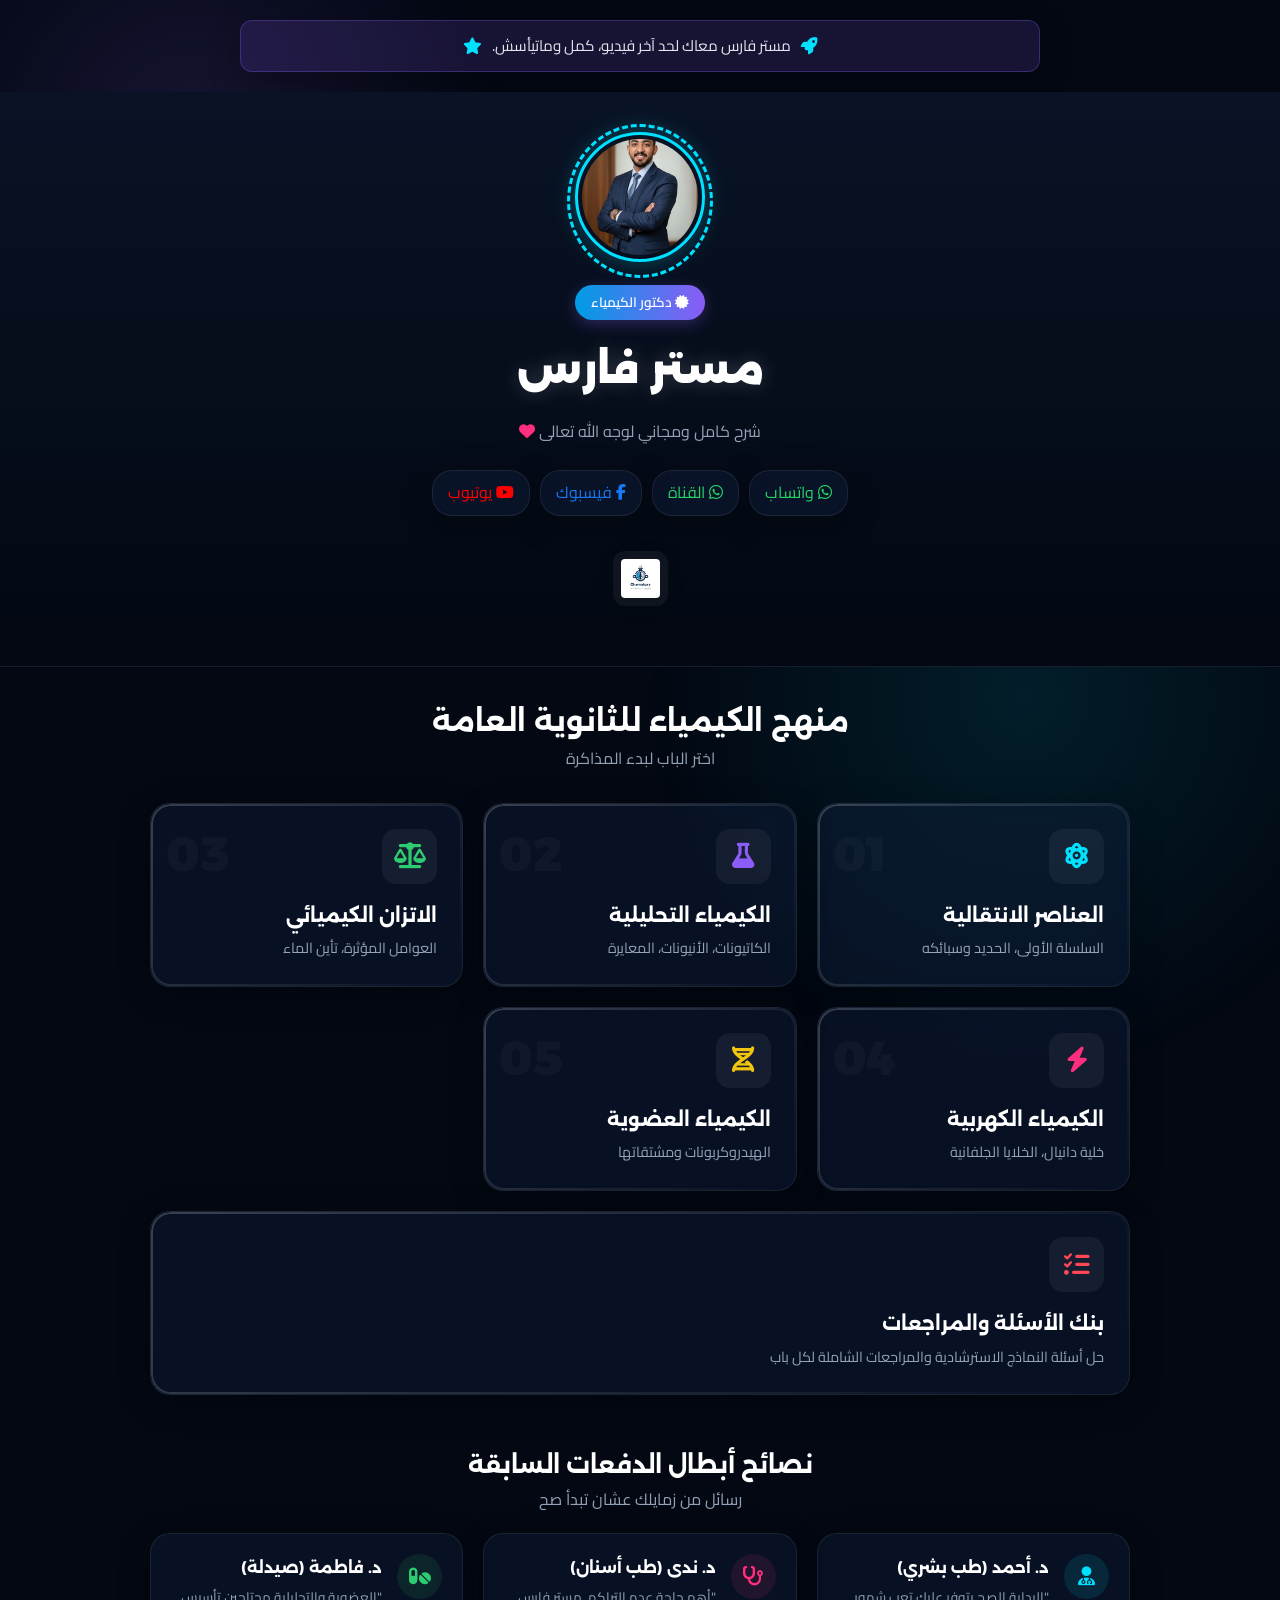
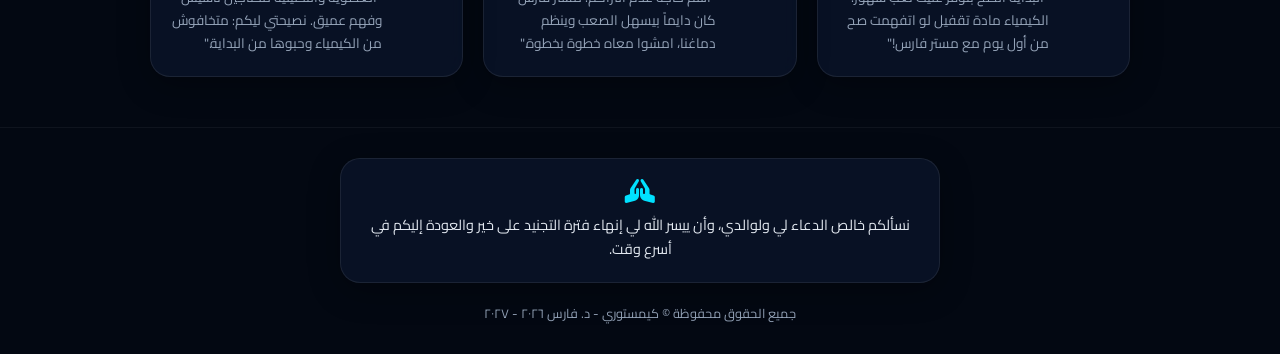
==== commit 577edbd2: "Update text and icons in index.html" ====
--- a/index.html
+++ b/index.html
@@ -12,36 +12,25 @@
     <link rel="stylesheet" href="https://cdnjs.cloudflare.com/ajax/libs/font-awesome/6.4.0/css/all.min.css">  
 </head>  
 <body>  
-<!-- تأثيرات الإضاءة في الخلفية -->
 <div class="ambient-glow"></div>
 <div class="ambient-glow-2"></div>
 
 <div id="page-loader" class="page-loader" style="position: fixed; inset: 0; background: var(--bg); display: flex; flex-direction: column; align-items: center; justify-content: center; z-index: 9999; transition: 0.5s;">  
     <h2 style="color: var(--sky); font-family: 'Alexandria', sans-serif;">كيمستوري</h2>  
-    <p style="color: var(--muted);">يتم تحضير المعمل...</p>
+    <p style="color: var(--muted);">يتم تجهيز المعمل لدفعة 2027...</p>
 </div>  
 
 <div class="notification-bar glass-panel">  
-    <i class="fas fa-fire quote-icon"></i>  
+    <i class="fas fa-rocket quote-icon"></i>  
     <span id="daily-quote" class="daily-quote-text">يتم تحميل حلمك..</span>  
     <i class="fas fa-star quote-icon"></i>  
 </div>  
 
 <header>  
     <div class="container hero-content">  
-        <!-- العداد التنازلي للدور الثاني -->
-        <div class="countdown-banner glass-panel">
-            <h4><i class="fas fa-stopwatch"></i> متبقي على امتحان الدور الثاني:</h4>
-            <div class="countdown-timer">
-                <div class="time-box"><span id="days">00</span><span>يوم</span></div>
-                <div class="time-box"><span id="hours">00</span><span>ساعة</span></div>
-                <div class="time-box"><span id="mins">00</span><span>دقيقة</span></div>
-            </div>
-        </div>
-
         <div class="teacher-profile-card">  
             <div class="profile-img-wrapper">
-                <img src="profile.jpg" alt="مستر فارس" class="profile-img-show" onerror="this.src='https://ui-avatars.com/api/?name=Fares&background=00e1ff&color=fff&size=150&bold=true'">  
+                <img src="profile.jpg" alt="مستر إبراهيم فارس" class="profile-img-show" onerror="this.src='https://ui-avatars.com/api/?name=Fares&background=00e1ff&color=fff&size=150&bold=true'">  
                 <div class="profile-ring"></div>
             </div>
             
@@ -49,7 +38,6 @@
             <h1 class="teacher-name">مستر فارس</h1>  
             <p style="color: var(--muted); margin-bottom: 10px;">شرح كامل ومجاني لوجه الله تعالى <i class="fas fa-heart" style="color: var(--pink);"></i></p>  
             
-            <!-- روابط السوشيال ميديا كاملة -->
             <div style="display: flex; gap: 10px; justify-content: center; flex-wrap: wrap;">  
                 <a href="https://wa.me/201001499397" target="_blank" class="glass-panel" style="padding: 8px 15px; color: #25D366;"><i class="fab fa-whatsapp"></i> واتساب</a>  
                 <a href="https://whatsapp.com/channel/0029VaygNoqLikg107YNdh0l" target="_blank" class="glass-panel" style="padding: 8px 15px; color: #25D366;"><i class="fab fa-whatsapp"></i> القناة</a>  
@@ -66,63 +54,50 @@
 
 <main class="container content-wrapper">  
     <section class="chapters-grid-container" id="chapters-section">  
-        <div style="text-align: center; margin-bottom: 30px;">  
+        <div style="text-align: center; margin-bottom: 30px; animation: fadeInDown 0.8s ease;">  
             <h3 style="font-size: 1.8em; color: white;">منهج الكيمياء للثانوية العامة</h3>  
             <p style="color: var(--muted);">اختر الباب لبدء المذاكرة</p>  
         </div>  
 
         <div class="chapters-grid" id="main-chapter-grid">  
-            
-            <!-- كارت المعسكر الجديد -->
-            <a href="camp.html" class="chapter-card glass-panel" style="--card-color: #ff2e7e; border: 1px solid rgba(255,46,126,0.3);">  
-                <div class="chapter-icon-wrap" style="background: rgba(255, 46, 126, 0.2);"><i class="fas fa-fire-alt"></i></div>  
-                <div>  
-                    <h4 class="chapter-card-title">معسكر الدور الثاني</h4>  
-                    <p class="chapter-card-desc">خطة ٢٥ يوم لضمان النجاح (تفاعلي)</p>  
-                </div>  
-            </a>  
-
-            <div class="chapter-card glass-panel" data-chapter="ch1" style="--card-color: #00e1ff;">  
+            <div class="chapter-card glass-panel fade-in-up" data-chapter="ch1" style="--card-color: #00e1ff; animation-delay: 0.1s;">  
                 <div class="chapter-number">01</div>  
                 <div class="chapter-icon-wrap"><i class="fas fa-atom"></i></div>  
                 <div><h4 class="chapter-card-title">العناصر الانتقالية</h4><p class="chapter-card-desc">السلسلة الأولى، الحديد وسبائكه</p></div>  
             </div>  
 
-            <div class="chapter-card glass-panel" data-chapter="ch2" style="--card-color: #8b5cf6;">  
+            <div class="chapter-card glass-panel fade-in-up" data-chapter="ch2" style="--card-color: #8b5cf6; animation-delay: 0.2s;">  
                 <div class="chapter-number">02</div>  
                 <div class="chapter-icon-wrap"><i class="fas fa-flask"></i></div>  
                 <div><h4 class="chapter-card-title">الكيمياء التحليلية</h4><p class="chapter-card-desc">الكاتيونات، الأنيونات، المعايرة</p></div>  
             </div>  
 
-            <div class="chapter-card glass-panel" data-chapter="ch3" style="--card-color: #2ecc71;">  
+            <div class="chapter-card glass-panel fade-in-up" data-chapter="ch3" style="--card-color: #2ecc71; animation-delay: 0.3s;">  
                 <div class="chapter-number">03</div>  
                 <div class="chapter-icon-wrap"><i class="fas fa-balance-scale"></i></div>  
                 <div><h4 class="chapter-card-title">الاتزان الكيميائي</h4><p class="chapter-card-desc">العوامل المؤثرة، تأين الماء</p></div>  
             </div>  
 
-            <div class="chapter-card glass-panel" data-chapter="ch4" style="--card-color: #ff2e7e;">  
+            <div class="chapter-card glass-panel fade-in-up" data-chapter="ch4" style="--card-color: #ff2e7e; animation-delay: 0.4s;">  
                 <div class="chapter-number">04</div>  
                 <div class="chapter-icon-wrap"><i class="fas fa-bolt"></i></div>  
                 <div><h4 class="chapter-card-title">الكيمياء الكهربية</h4><p class="chapter-card-desc">خلية دانيال، الخلايا الجلفانية</p></div>  
             </div>  
 
-            <!-- الباب الخامس المضاف حديثاً -->
-            <div class="chapter-card glass-panel" data-chapter="ch5" style="--card-color: #f1c40f;">  
+            <div class="chapter-card glass-panel fade-in-up" data-chapter="ch5" style="--card-color: #f1c40f; animation-delay: 0.5s;">  
                 <div class="chapter-number">05</div>  
                 <div class="chapter-icon-wrap"><i class="fas fa-dna"></i></div>  
                 <div><h4 class="chapter-card-title">الكيمياء العضوية</h4><p class="chapter-card-desc">الهيدروكربونات ومشتقاتها</p></div>  
             </div>  
 
-            <!-- قسم المراجعات النهائية -->
-            <div class="chapter-card glass-panel" data-chapter="rev" style="--card-color: #ff4757; grid-column: 1 / -1;">  
+            <div class="chapter-card glass-panel fade-in-up" data-chapter="rev" style="--card-color: #ff4757; grid-column: 1 / -1; animation-delay: 0.6s;">  
                 <div class="chapter-icon-wrap"><i class="fas fa-tasks"></i></div>  
-                <div><h4 class="chapter-card-title">المراجعات النهائية والاسترشادي</h4><p class="chapter-card-desc">حل أسئلة النماذج الاسترشادية والمراجعات الشاملة</p></div>  
+                <div><h4 class="chapter-card-title">بنك الأسئلة والمراجعات</h4><p class="chapter-card-desc">حل أسئلة النماذج الاسترشادية والمراجعات الشاملة لكل باب</p></div>  
             </div>  
-
         </div>  
 
         <div class="lessons-panel glass-panel" id="lessons-panel" style="display: none; padding: 25px; margin-top: 20px;">  
-            <div id="dynamic-bg" class="dynamic-bg-container"></div> <!-- حاوية الخلفية الديناميكية -->
+            <div id="dynamic-bg" class="dynamic-bg-container"></div>  
             <div style="display: flex; gap: 15px; align-items: center; margin-bottom: 25px; position: relative; z-index: 1;">  
                 <button id="back-to-chapters" style="background: rgba(255,255,255,0.1); border: none; color: white; padding: 10px 15px; border-radius: 10px; cursor: pointer;"><i class="fas fa-arrow-right"></i> رجوع</button>  
                 <h4 id="current-chapter-title" style="color: white; margin: 0; font-size: 1.3em;"></h4>  
@@ -131,32 +106,31 @@
         </div>  
     </section>  
 
-    <!-- رجوع قسم آراء الطلاب -->
-    <section class="testimonials-container">  
+    <section class="testimonials-container fade-in-up" style="animation-delay: 0.7s;">  
         <div style="text-align: center; margin-bottom: 20px;">  
             <h3 style="font-size: 1.5em; color: white;">نصائح أبطال الدفعات السابقة</h3>  
-            <p style="color: var(--muted);">رسائل من زمايلك عشان تشجعك</p>  
+            <p style="color: var(--muted);">رسائل من زمايلك عشان تبدأ صح</p>  
         </div>  
         <div class="testimonials-grid">  
             <div class="testi-card glass-panel">  
                 <div class="testi-icon"><i class="fas fa-user-md"></i></div>  
                 <div class="testi-content">  
-                    <h5>د. خالد (طب بشري)</h5>  
-                    <p>"السر في الحل الكتير والمراجعة المستمرة. الكيمياء مادة تقفيل لو اتفهمت صح مع مستر فارس!"</p>  
+                    <h5>د. أحمد (طب بشري)</h5>  
+                    <p>"البداية الصح بتوفر عليك تعب شهور. الكيمياء مادة تقفيل لو اتفهمت صح من أول يوم مع مستر فارس!"</p>  
                 </div>  
             </div>  
             <div class="testi-card glass-panel">  
                 <div class="testi-icon" style="color: var(--pink); background: rgba(255,46,126,0.1);"><i class="fas fa-stethoscope"></i></div>  
                 <div class="testi-content">  
-                    <h5>د. حفصه (طب أسنان)</h5>  
-                    <p>"عدم التراكم هو اللي وصلني لهدفي. مستر فارس كان دايماً بيسهل الصعب وينظم دماغنا."</p>  
+                    <h5>د. ندى (طب أسنان)</h5>  
+                    <p>"أهم حاجة عدم التراكم. مستر فارس كان دايماً بيسهل الصعب وينظم دماغنا، امشوا معاه خطوة بخطوة."</p>  
                 </div>  
             </div>  
             <div class="testi-card glass-panel">  
                 <div class="testi-icon" style="color: var(--success); background: rgba(46,204,113,0.1);"><i class="fas fa-pills"></i></div>  
                 <div class="testi-content">  
-                    <h5>د. ياسمين (صيدلة)</h5>  
-                    <p>"العضوية والتحليلية محتاجين تأسيس وفهم عميق. نصيحتي ليكم: متخافوش من الكيمياء وحبوها."</p>  
+                    <h5>د. فاطمة (صيدلة)</h5>  
+                    <p>"العضوية والتحليلية محتاجين تأسيس وفهم عميق. نصيحتي ليكم: متخافوش من الكيمياء وحبوها من البداية."</p>  
                 </div>  
             </div>  
         </div>  
@@ -169,7 +143,7 @@
             <i class="fas fa-hands-praying" style="font-size: 1.5em; color: var(--sky); margin-bottom: 10px;"></i>  
             <p style="color: var(--text); font-size: 0.9em;">نسألكم خالص الدعاء لي ولوالدي، وأن ييسر الله لي إنهاء فترة التجنيد على خير والعودة إليكم في أسرع وقت.</p>  
         </div>  
-        <p style="color: var(--muted); font-size: 0.8em;">جميع الحقوق محفوظة © كيمستوري - د. فارس ٢٠٢٦</p>  
+        <p style="color: var(--muted); font-size: 0.8em;">جميع الحقوق محفوظة © كيمستوري - د. فارس ٢٠٢٦ - ٢٠٢٧</p>  
     </div>  
 </footer>  
 
